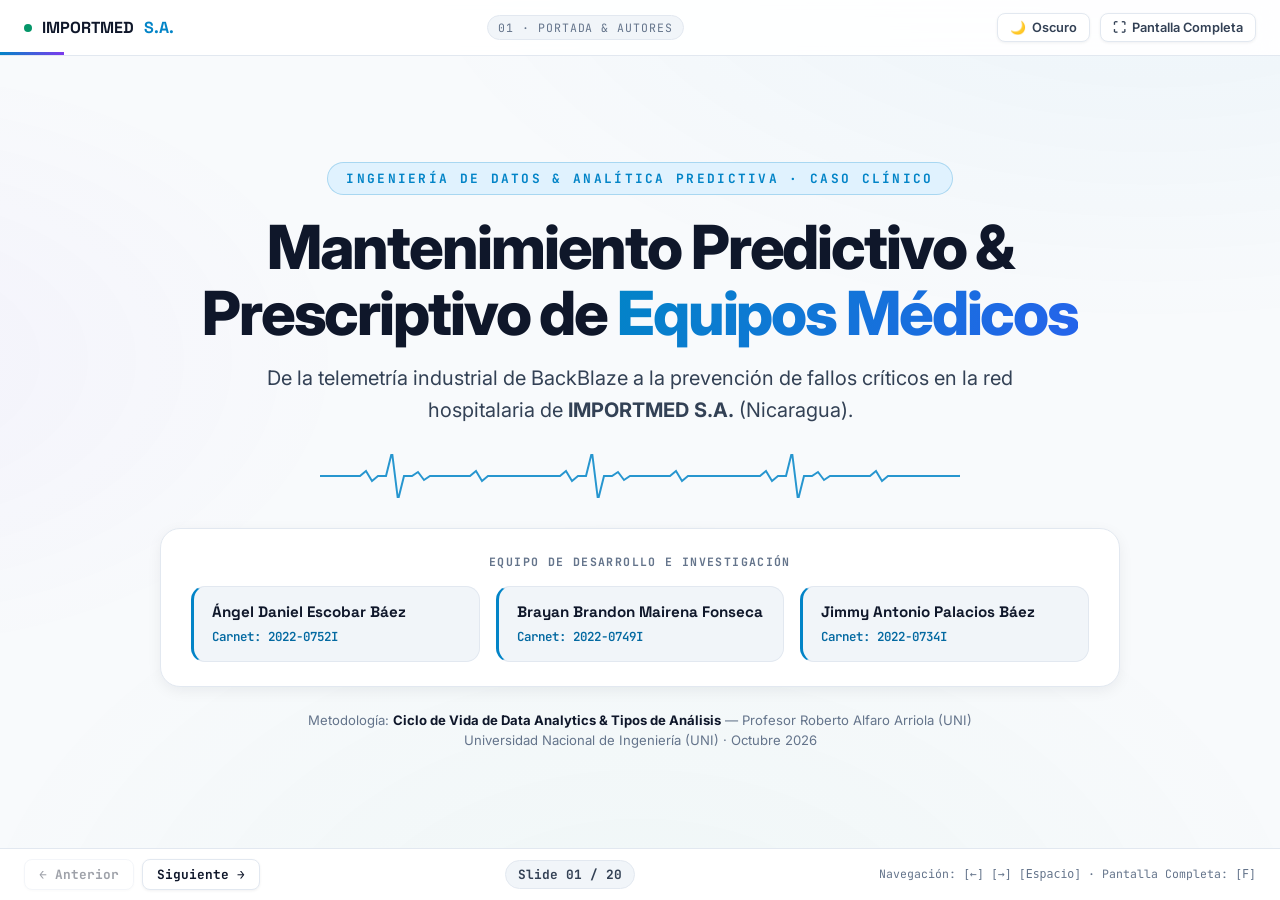
==== index.html @ 567e8685 "second commit" ====
<!DOCTYPE html>
<html lang="es" data-theme="light">
<head>
<meta charset="UTF-8">
<meta name="viewport" content="width=device-width, initial-scale=1.0">
<title>IMPORTMED S.A. · Presentación de Ingeniería de Datos y Mantenimiento Predictivo</title>
<link rel="preconnect" href="https://fonts.googleapis.com">
<link rel="preconnect" href="https://fonts.gstatic.com" crossorigin>
<link href="https://fonts.googleapis.com/css2?family=Inter:wght@300;400;500;600;700&family=JetBrains+Mono:wght@400;500;600;700&family=Space+Grotesk:wght@500;600;700;800&display=swap" rel="stylesheet">
<link rel="stylesheet" href="styles.css">
</head>
<body>

<!-- ================= BARRA SUPERIOR DE CONTROL ================= -->
<header class="deck-header">
  <div class="deck-brand">
    <div class="deck-pulse"></div>
    IMPORTMED <span>S.A.</span>
  </div>
  <div class="deck-topic" id="deckTopic">01 · Portada & Autores</div>
  <div class="deck-actions">
    <button class="deck-btn" id="btnThemeToggle" title="Alternar entre Tema Claro y Oscuro">
      <span id="themeIcon">🌙</span> <span id="themeText">Oscuro</span>
    </button>
    <button class="deck-btn" id="btnFullscreen" title="Alternar Pantalla Completa (F)">
      <span>⛶</span> Pantalla Completa
    </button>
  </div>
  <div class="deck-progress-bar" id="deckProgressBar"></div>
</header>

<!-- ================= VISOR LIGHTBOX PARA AMPLIAR IMÁGENES ================= -->
<div class="lightbox-modal" id="lightboxModal">
  <div class="lightbox-container">
    <div class="lightbox-header">
      <div class="lightbox-title" id="lightboxTitle">Título del Gráfico</div>
      <button class="lightbox-close" id="lightboxClose" title="Cerrar (Esc)">&times;</button>
    </div>
    <div class="lightbox-body">
      <img src="" alt="" class="lightbox-img" id="lightboxImg">
    </div>
    <div class="lightbox-footer" id="lightboxDesc">
      Descripción analítica de la gráfica.
    </div>
  </div>
</div>

<!-- ================= CONTENEDOR DE DIAPOSITIVAS ================= -->
<main class="slides-viewport" id="slidesViewport">

  <!-- ================= SLIDE 01: PORTADA & AUTORES ================= -->
  <section class="slide active" data-topic="01 · Portada & Autores">
    <div class="slide-cover">
      <div class="cover-kicker">INGENIERÍA DE DATOS & ANALÍTICA PREDICTIVA · CASO CLÍNICO</div>
      <h1 class="cover-title">
        Mantenimiento Predictivo & Prescriptivo de <span class="grad-text">Equipos Médicos</span>
      </h1>
      <p class="cover-subtitle">
        De la telemetría industrial de BackBlaze a la prevención de fallos críticos en la red hospitalaria de <strong>IMPORTMED S.A.</strong> (Nicaragua).
      </p>

      <div class="cover-pulse-line"></div>

      <!-- Tarjeta de Autores con Carnets -->
      <div class="authors-box">
        <div class="authors-title">Equipo de Desarrollo e Investigación</div>
        <div class="authors-grid">
          <div class="author-card">
            <div class="author-name">Ángel Daniel Escobar Báez</div>
            <div class="author-carnet">Carnet: 2022-0752I</div>
          </div>
          <div class="author-card">
            <div class="author-name">Brayan Brandon Mairena Fonseca</div>
            <div class="author-carnet">Carnet: 2022-0749I</div>
          </div>
          <div class="author-card">
            <div class="author-name">Jimmy Antonio Palacios Báez</div>
            <div class="author-carnet">Carnet: 2022-0734I</div>
          </div>
        </div>
      </div>

      <div class="academic-meta">
        Metodología: <strong>Ciclo de Vida de Data Analytics & Tipos de Análisis</strong> — Profesor Roberto Alfaro Arriola (UNI)<br>
        Universidad Nacional de Ingeniería (UNI) · Octubre 2026
      </div>
    </div>
  </section>

  <!-- ================= SLIDE 02: MARCO TEÓRICO: 4 NIVELES DE MADUREZ ================= -->
  <section class="slide" data-topic="02 · Marco Teórico: Madurez Analítica">
    <div class="slide-kicker">📐 Fundamento Metodológico</div>
    <h2 class="slide-title">Los 4 Niveles de <span class="grad-text">Madurez Analítica</span></h2>
    <p class="slide-subtitle">
      Siguiendo la doctrina de <strong>Smith</strong>, una solución analítica no se salta etapas. 
      Debe transitar de forma acumulativa del pasado hacia la acción futura recomendada.
    </p>

    <div class="grid-4" style="margin-top: 10px;">
      <div class="card-item border-primary">
        <div class="card-icon">📊</div>
        <h4>1. Descriptivo</h4>
        <p style="font-weight: 600; color: var(--primary);">¿Qué sucedió?</p>
        <p>Síntesis histórica de averías, costos y tiempos de paro (MTTR) en los hospitales.</p>
      </div>

      <div class="card-item border-amber">
        <div class="card-icon">🔍</div>
        <h4>2. Diagnóstico</h4>
        <p style="font-weight: 600; color: var(--amber);">¿Por qué sucedió?</p>
        <p>Análisis de correlación y explicabilidad XAI (SHAP) para hallar las causas electromecánicas raíz.</p>
      </div>

      <div class="card-item border-green">
        <div class="card-icon">🔮</div>
        <h4>3. Predictivo</h4>
        <p style="font-weight: 600; color: var(--green);">¿Qué puede suceder?</p>
        <p>Modelos de clasificación binaria (XGBoost) para estimar probabilidad de avería en 30 días.</p>
      </div>

      <div class="card-item border-red">
        <div class="card-icon">⚡</div>
        <h4>4. Prescriptivo</h4>
        <p style="font-weight: 600; color: var(--red);">¿Qué se debe hacer?</p>
        <p>Consola de triaje, semáforos, órdenes preventivas automáticas y optimización de rutas.</p>
      </div>
    </div>

    <div class="takeaway-card primary" style="margin-top: 24px;">
      <div class="takeaway-header">⚠️ La Regla de Oro Metodológica</div>
      <div class="takeaway-text">
        <strong>Nunca se debe saltar del análisis descriptivo al prescriptivo:</strong> Sin entender por qué ocurren los fallos (diagnóstico) y sin modelar la probabilidad futura (predictivo), cualquier recomendación prescriptiva es estática e ineficiente, como la heurística tradicional de taller.
      </div>
    </div>
  </section>

  <!-- ================= SLIDE 03: GÉNESIS: DE BACKBLAZE A IMPORTMED ================= -->
  <section class="slide" data-topic="03 · Elección del Caso de Estudio">
    <div class="slide-kicker">💡 Génesis y Adaptación</div>
    <h2 class="slide-title">De los Discos Duros de BackBlaze a <span class="grad-text">IMPORTMED S.A.</span></h2>
    <p class="slide-subtitle">
      ¿Por qué este caso? Adaptamos el caso de referencia industrial de <strong>BackBlaze / Datatonic (Google Cloud)</strong> 
      a la electromedicina hospitalaria en Nicaragua. Misma física de degradación, distinto impacto humano.
    </p>

    <div class="table-box">
      <table class="deck-table">
        <thead>
          <tr>
            <th>Dimensión</th>
            <th>Caso de Estudio de Referencia (BackBlaze / Datatonic)</th>
            <th>Implementación en IMPORTMED S.A.</th>
          </tr>
        </thead>
        <tbody>
          <tr>
            <td><strong>Activo Crítico</strong></td>
            <td>Discos Duros HDD Seagate ST4000DM000 (Cloud Storage)</td>
            <td class="highlight">Analizadores Hematológicos, Autoclaves, Centrífugas Clínicas</td>
          </tr>
          <tr>
            <td><strong>Impacto del Fallo</strong></td>
            <td>Pérdida de disponibilidad en racks de servidores</td>
            <td class="highlight">Parada de diagnósticos de urgencia y cirugías hospitalarias</td>
          </tr>
          <tr>
            <td><strong>Telemetría</strong></td>
            <td>Estadísticas S.M.A.R.T. diarias (55 GB en BigQuery)</td>
            <td class="highlight">Órdenes de servicio Django, MTTR, MTBF, historial de repuestos y preventivos</td>
          </tr>
          <tr>
            <td><strong>Heurística Base</strong></td>
            <td>Regla manual estática: si algún SMART 5, 187, 188, 197 > 0</td>
            <td class="highlight">"Revisar cada 6 meses calendario o esperar que el cliente llame"</td>
          </tr>
          <tr>
            <td><strong>Lección de Desbalance</strong></td>
            <td>Submuestreo ingenuo 50-50 provocó falsas alarmas masivas</td>
            <td class="highlight">Ponderación asimétrica en función objetivo (<code>scale_pos_weight = 17.04</code>)</td>
          </tr>
          <tr>
            <td><strong>Horizonte Elegido</strong></td>
            <td>Horizontes explorados: 1, 2, 7 y 30 días</td>
            <td class="highlight"><strong>N = 30 días principal:</strong> tiempo para comprar y reservar en Kardex</td>
          </tr>
        </tbody>
      </table>
    </div>
  </section>

  <!-- ================= SLIDE 04: EL PROBLEMA & LA MATRIZ DE COSTOS ================= -->
  <section class="slide" data-topic="04 · El Problema & Matriz de Costos">
    <div class="slide-kicker">🚨 Realidad de Operación</div>
    <h2 class="slide-title">El Costo de un Colapso: <span class="grad-red">Falso Negativo vs Falso Positivo</span></h2>
    <p class="slide-subtitle">
      En el taller predominaba el esquema <strong>Run-to-Failure (reactivo)</strong>. 
      La optimización no busca precisión ciega, sino minimizar el costo clínico y financiero del fallo no previsto.
    </p>

    <div class="cost-boxes">
      <div class="cost-card fn">
        <div style="font-family: var(--font-mono); font-size: 0.72rem; font-weight: 700; color: var(--red); text-transform: uppercase;">
          Falso Negativo (Falla No Detectada)
        </div>
        <div class="cost-amount">$500 <span style="font-size: 0.45em; color: var(--text-muted);">USD</span></div>
        <p style="font-size: 0.86rem; color: var(--text-secondary);">
          Colapso intempestivo en sala hospitalaria: suspensión de cirugías, fletes de emergencia, rotura en cascada de piezas y penalización por servicio.
        </p>
      </div>

      <div class="cost-divider">VS</div>

      <div class="cost-card fp">
        <div style="font-family: var(--font-mono); font-size: 0.72rem; font-weight: 700; color: var(--amber); text-transform: uppercase;">
          Falso Positivo (Falsa Alarma)
        </div>
        <div class="cost-amount">$40 <span style="font-size: 0.45em; color: var(--text-muted);">USD</span></div>
        <p style="font-size: 0.86rem; color: var(--text-secondary);">
          Inspección preventiva innecesaria: 2 horas de técnico biomédico para revisión de tolerancias y limpieza óptica preventiva.
        </p>
      </div>
    </div>

    <div class="takeaway-card primary">
      <div class="takeaway-header">⚖️ Asimetría de Penalización (12.5 : 1)</div>
      <div class="takeaway-text">
        Una avería no detectada cuesta <strong>12.5 veces más</strong> que una inspección preventiva de más. 
        Por ello, el modelo se entrena para maximizar el <strong>Recall (Sensibilidad)</strong> y el <strong>F₂-Score</strong>.
      </div>
    </div>
  </section>

  <!-- ================= SLIDE 05: CICLO DE VIDA (6 FASES) ================= -->
  <section class="slide" data-topic="05 · Las 6 Fases de Data Analytics">
    <div class="slide-kicker">🔄 Proceso Riguroso</div>
    <h2 class="slide-title">Las 6 Fases del Ciclo de Vida <span class="grad-text">de Data Analytics</span></h2>
    <p class="slide-subtitle">
      Estructura de ejecución de extremo a extremo, asegurando trazabilidad y cero atajos metodológicos.
    </p>

    <div class="grid-3" style="margin-top: 10px;">
      <div class="card-item">
        <div style="font-family: var(--font-mono); font-size: 0.7rem; color: var(--primary); font-weight: 700;">FASE 1</div>
        <h4>Descubrimiento</h4>
        <p>Definición de metas, línea base empírica, matriz de costos ($500 vs $40) y horizonte N = 30 días.</p>
      </div>

      <div class="card-item">
        <div style="font-family: var(--font-mono); font-size: 0.7rem; color: var(--primary); font-weight: 700;">FASE 2</div>
        <h4>Preparación de Datos</h4>
        <p>Poblado relacional en SQLite, auditoría de integridad estricta y Feature Store longitudinal con ventanas móviles.</p>
      </div>

      <div class="card-item">
        <div style="font-family: var(--font-mono); font-size: 0.7rem; color: var(--primary); font-weight: 700;">FASE 3</div>
        <h4>Planificación</h4>
        <p>Formulación de clasificación binaria y partición temporal Out-of-Time para erradicar el Data Leakage.</p>
      </div>

      <div class="card-item">
        <div style="font-family: var(--font-mono); font-size: 0.7rem; color: var(--primary); font-weight: 700;">FASE 4</div>
        <h4>Construcción</h4>
        <p>Torneo de algoritmos, calibración de hiperparámetros con XGBoost y auditoría de interpretabilidad SHAP.</p>
      </div>

      <div class="card-item">
        <div style="font-family: var(--font-mono); font-size: 0.7rem; color: var(--primary); font-weight: 700;">FASE 5</div>
        <h4>Comunicación</h4>
        <p>Visualizaciones analíticas de soporte, curvas de trade-off y narrativa adaptada a médicos y directores.</p>
      </div>

      <div class="card-item">
        <div style="font-family: var(--font-mono); font-size: 0.7rem; color: var(--primary); font-weight: 700;">FASE 6</div>
        <h4>Operacionalización</h4>
        <p>Modelo dimensional en estrella para Power BI Desktop y consola prescriptiva de órdenes de taller.</p>
      </div>
    </div>
  </section>

  <!-- ================= SLIDE 06: DATA ENGINEERING & POBLADO ================= -->
  <section class="slide" data-topic="06 · Data Engineering & Auditoría">
    <div class="slide-kicker">🛠️ Ingeniería de Datos</div>
    <h2 class="slide-title">De 2 Equipos a <span class="grad-text">9,400 Registros Coherentes</span></h2>
    <p class="slide-subtitle">
      La base original en <code>db.sqlite3</code> contenía 2 registros. Se desarrolló <code>poblar_datos_importmed.py</code> 
      con lógica física electromecánica (Curva de la Bañera) para simular 3.5 años de historial hospitalario.
    </p>

    <div class="grid-3">
      <div class="card-item border-primary">
        <div class="card-icon">🏥</div>
        <h4>Parque Biomédico Realista</h4>
        <p>229 equipos biomédicos en 17 centros hospitalarios (Managua, León, Matagalpa...) en marcas líderes (Mindray, Rayto, Sysmex, Roche...).</p>
      </div>

      <div class="card-item border-amber">
        <div class="card-icon">⚡</div>
        <h4>Ley de Omisión de Preventivos</h4>
        <p>Si un equipo supera los <strong>180 días sin preventivo</strong>, su riesgo instantáneo de avería se multiplica por <strong>3.2</strong>, emulando la fatiga de empaques y motores.</p>
      </div>

      <div class="card-item border-green">
        <div class="card-icon">✅</div>
        <h4>Auditoría de Integridad: 0 Errores</h4>
        <p><code>verificar_integridad.py</code> certificó cero órdenes huérfanas y estricta causalidad temporal (cero fechas de entrega anteriores a la orden).</p>
      </div>
    </div>

    <div class="takeaway-card green" style="margin-top: 20px;">
      <div class="takeaway-header">📋 Resultados Cuantitativos del Poblado</div>
      <div class="takeaway-text">
        <strong>9,400 registros relacionales generados:</strong> 987 órdenes de recepción (566 averías y 426 preventivos), 979 diagnósticos, 981 entregas, 977 servicios liquidados, 892 consumos de repuestos y 2,293 mantenimientos programados.
      </div>
    </div>
  </section>

  <!-- ================= SLIDE 07: FEATURE ENGINEERING & ANTI-LEAKAGE ================= -->
  <section class="slide" data-topic="07 · Feature Store & Anti-Leakage">
    <div class="slide-kicker">⚙️ Pipeline Analítico</div>
    <h2 class="slide-title">Feature Store Longitudinal & <span class="grad-text">Partición Anti-Leakage</span></h2>
    <p class="slide-subtitle">
      Construcción de una tabla analítica plana mediante fotografías mensuales periódicas (snapshots).
    </p>

    <div class="grid-2">
      <div class="card-item">
        <h4>Diseño del Feature Store (30 Columnas)</h4>
        <ul class="bullet-points" style="margin-top: 12px;">
          <li class="bullet-item"><span class="bullet-icon">▸</span> <strong>Dimensiones:</strong> Serial, marca, modelo, hospital, departamento y antigüedad.</li>
          <li class="bullet-item"><span class="bullet-icon">▸</span> <strong>Ventanas Móviles:</strong> Averías en últimos 30 y 90 días, días desde última falla, MTBF acumulado.</li>
          <li class="bullet-item"><span class="bullet-icon">▸</span> <strong>Confiabilidad:</strong> Días desde último preventivo, preventivos omitidos, tasa de cumplimiento.</li>
          <li class="bullet-item"><span class="bullet-icon">▸</span> <strong>Financiero:</strong> Costo acumulado mano de obra, costo en repuestos y piezas gastadas.</li>
          <li class="bullet-item"><span class="bullet-icon">▸</span> <strong>Target Binario:</strong> <code>falla_proximos_30d</code> (1 si ocurre avería correctiva, 0 si no).</li>
        </ul>
      </div>

      <div class="card-item">
        <h4>Partición Temporal Out-of-Time</h4>
        <p style="font-size: 0.86rem; color: var(--text-secondary); margin-bottom: 14px;">
          Nunca se usó división aleatoria estándar para evitar contaminar el pasado con datos del futuro (Data Leakage). Se aplicó un corte absoluto en el <strong>1 de junio de 2025</strong>:
        </p>
        <div style="background: var(--bg-subtle); padding: 14px; border-radius: var(--radius-sm); border: 1px solid var(--border); font-family: var(--font-mono); font-size: 0.8rem;">
          <div>🔹 <strong>Entrenamiento:</strong> May 2023 – May 2025 (5,954 obs · 330 fallos · 5.54%)</div>
          <div style="margin-top: 8px;">🔹 <strong>Evaluación / Test:</strong> Jun 2025 – Sep 2026 (3,435 obs · 196 fallos · 5.71%)</div>
        </div>
        <p style="font-size: 0.8rem; color: var(--green); margin-top: 10px; font-weight: 600;">
          ✓ Estabilidad perfecta de la tasa natural de fallos (~5.6%).
        </p>
      </div>
    </div>
  </section>

  <!-- ================= SLIDE 08: TORNEO DE ALGORITMOS & DESBALANCE ================= -->
  <section class="slide" data-topic="08 · Torneo de Algoritmos">
    <div class="slide-kicker">👑 Machine Learning</div>
    <h2 class="slide-title">Torneo de Algoritmos & <span class="grad-green">XGBoost Campeón</span></h2>
    <p class="slide-subtitle">
      Con solo un 5.54% de fallos, un árbol ordinario predeciría siempre "equipo sano". 
      En lugar del submuestreo de BackBlaze que disparó falsas alarmas, se aplicó ponderación con <code>scale_pos_weight = 17.04</code>.
    </p>

    <div class="table-box">
      <table class="deck-table">
        <thead>
          <tr>
            <th>Algoritmo / Enfoque</th>
            <th>Familia</th>
            <th>Recall (%)</th>
            <th>Precision (%)</th>
            <th>F₂-Score</th>
            <th>Fallos Detectados (TP)</th>
            <th>Fallos Omitidos (FN)</th>
          </tr>
        </thead>
        <tbody>
          <tr>
            <td><strong>Heurística de Taller</strong></td>
            <td>Regla manual de 6 meses</td>
            <td>12.76%</td>
            <td>4.42%</td>
            <td>0.0927</td>
            <td>25 / 196</td>
            <td style="color: var(--red); font-weight: 600;">171 colapsos no vistos</td>
          </tr>
          <tr>
            <td><strong>Regresión Logística</strong></td>
            <td>Lineal / Paramétrico</td>
            <td>45.41%</td>
            <td>7.17%</td>
            <td>0.2196</td>
            <td>89 / 196</td>
            <td>107</td>
          </tr>
          <tr>
            <td><strong>Random Forest</strong></td>
            <td>Ensamble Bagging</td>
            <td>1.53%</td>
            <td>5.17%</td>
            <td>0.0178</td>
            <td>3 / 196</td>
            <td style="color: var(--red); font-weight: 600;">193 (ultra conservador)</td>
          </tr>
          <tr style="background: var(--green-light);">
            <td><strong>XGBoost Calibrado</strong></td>
            <td>Gradient Boosting (Final)</td>
            <td style="color: var(--green); font-weight: 800;">52.55%</td>
            <td>5.98%</td>
            <td style="font-weight: 800;">0.2056</td>
            <td style="color: var(--green); font-weight: 800;">103 / 196</td>
            <td><strong>93 (Mínimo de FN)</strong></td>
          </tr>
        </tbody>
      </table>
    </div>

    <div class="takeaway-card green" style="margin-top: 18px;">
      <div class="takeaway-header">🏆 Veredicto de Negocio: +78 Vidas de Equipos Rescatadas</div>
      <div class="takeaway-text">
        XGBoost rescata <strong>103 fallos frente a 25</strong> de la heurística. Son <strong>78 paradas críticas adicionales</strong> que no ocurrieron en hospitales gracias a la intervención preventiva previa.
      </div>
    </div>
  </section>

  <!-- ================= SLIDE 09: GRÁFICA 01: CURVAS ROC Y PR ================= -->
  <section class="slide" data-topic="09 · Curvas ROC & Precision-Recall">
    <div class="slide-kicker">📊 Gráfica 01 · Evaluación Comparativa</div>
    <h2 class="slide-title">Curvas ROC y <span class="grad-text">Precision-Recall</span></h2>
    <p class="slide-subtitle">
      Evaluación sobre el conjunto de test independiente (3,435 observaciones y 196 fallos físicos reales).
    </p>

    <div class="layout-split">
      <div class="big-image-frame" onclick="openLightbox('graficas/01_curvas_roc_pr_comparativas.png', 'Gráfica 01: Curvas ROC y Precision-Recall Comparativas', 'Curvas ROC (izquierda) y Precision-Recall (derecha). En problemas con 94% de datos normales, la curva PR confirma la superioridad de XGBoost por encima de la línea base aleatoria (5.71%) en la zona de alto Recall.')">
        <img src="graficas/01_curvas_roc_pr_comparativas.png" alt="Curvas ROC y PR" class="big-image">
        <div class="image-zoom-tag">🔍 Clic para ampliar</div>
      </div>

      <div class="analysis-panel">
        <div class="takeaway-card primary">
          <div class="takeaway-header">💡 El Engaño del ROC-AUC</div>
          <div class="takeaway-text">
            Con un 94% de observaciones sanas, el denominador del FPR ($FP / (FP+TN)$) es gigantesco (3,239 sanos). Cientos de falsas alarmas apenas mueven el eje X de la curva ROC.
          </div>
        </div>

        <div class="takeaway-card green">
          <div class="takeaway-header">🎯 La Curva PR es la Métrica Reina</div>
          <div class="takeaway-text">
            La curva Precision-Recall evalúa exclusivamente la clase minoritaria de interés. La línea discontinua marca el azar (5.71%). XGBoost sostiene el mayor rendimiento en el tramo de alto Recall (> 50%).
          </div>
        </div>
      </div>
    </div>
  </section>

  <!-- ================= SLIDE 10: GRÁFICA 02: MATRICES DE CONFUSIÓN ================= -->
  <section class="slide" data-topic="10 · Matrices de Confusión">
    <div class="slide-kicker">📊 Gráfica 02 · Matrices de Confusión</div>
    <h2 class="slide-title">Matrices de Confusión de los <span class="grad-text">4 Modelos</span></h2>
    <p class="slide-subtitle">
      Desglose visual de los cuatro cuadrantes operativos: Verdaderos Positivos, Falsos Negativos, Falsos Positivos y Verdaderos Negativos.
    </p>

    <div class="layout-split">
      <div class="big-image-frame" onclick="openLightbox('graficas/02_matrices_confusion_comparativas.png', 'Gráfica 02: Matrices de Confusión Comparativas (Test n = 3,435)', 'Matrices para Heurística (25 TP, 171 FN), Regresión Logística (89 TP, 107 FN), Random Forest (3 TP, 193 FN) y XGBoost (103 TP, 93 FN).')">
        <img src="graficas/02_matrices_confusion_comparativas.png" alt="Matrices de confusión" class="big-image">
        <div class="image-zoom-tag">🔍 Clic para ampliar</div>
      </div>

      <div class="analysis-panel">
        <div class="takeaway-card red">
          <div class="takeaway-header">🚨 El Peligro de Random Forest</div>
          <div class="takeaway-text">
            Random Forest apenas emite 58 alertas en total, dejando escapar <strong>193 de 196 fallos</strong>. Resulta inútil para la seguridad hospitalaria.
          </div>
        </div>

        <div class="takeaway-card green">
          <div class="takeaway-header">🛡️ XGBoost Protege Urgencias</div>
          <div class="takeaway-text">
            XGBoost captura <strong>103 fallos reales</strong> con 1,618 inspecciones preventivas controladas ($40 USD c/u), evitando los catastróficos colapsos de $500 USD.
          </div>
        </div>
      </div>
    </div>
  </section>

  <!-- ================= SLIDE 11: GRÁFICA 03: TRADEOFF DE UMBRAL ================= -->
  <section class="slide" data-topic="11 · Calibración Financiera de Umbral">
    <div class="slide-kicker">📊 Gráfica 03 · Optimización Financiera</div>
    <h2 class="slide-title">Calibración del Umbral: <span class="grad-text">τ = 0.22</span></h2>
    <p class="slide-subtitle">
      El umbral estándar 0.50 no es aplicable ante costos asimétricos. Minimizamos el costo financiero y maximizamos el F2-Score.
    </p>

    <div class="layout-split">
      <div class="big-image-frame" onclick="openLightbox('graficas/03_tradeoff_umbral_decision.png', 'Gráfica 03: Trade-off de Umbral de Decisión vs Métricas y Costo', 'A la izquierda la evolución de Precision, Recall y F2-Score. A la derecha, la curva de Costo Financiero Total (FN x $500 + FP x $40), validando que tau = 0.22 maximiza el F2.')">
        <img src="graficas/03_tradeoff_umbral_decision.png" alt="Trade-off de umbral" class="big-image">
        <div class="image-zoom-tag">🔍 Clic para ampliar</div>
      </div>

      <div class="analysis-panel">
        <div class="takeaway-card primary">
          <div class="takeaway-header">📈 Trade-off Métrico</div>
          <div class="takeaway-text">
            Al descender el umbral de 0.60 a 0.22, el Recall salta de un 7% hasta alcanzar un <strong>52.6%</strong>, manteniendo la precisión en el 6%.
          </div>
        </div>

        <div class="takeaway-card green">
          <div class="takeaway-header">💰 Punto Óptimo Calibrado</div>
          <div class="takeaway-text">
            Con $\tau = 0.22$, el <strong>F₂-Score alcanza su cúspide</strong> (0.2056). La curva de costo operativo demuestra que una inspección preventiva de $40 USD previene un siniestro mayor de $500 USD.
          </div>
        </div>
      </div>
    </div>
  </section>

  <!-- ================= SLIDE 12: GRÁFICA 04: DISTRIBUCIÓN DE PROBABILIDAD ================= -->
  <section class="slide" data-topic="12 · Semáforo de Riesgo Clínico">
    <div class="slide-kicker">📊 Gráfica 04 · Triaje Probabilístico</div>
    <h2 class="slide-title">Distribución de Probabilidad y <span class="grad-text">Semáforo Clínico</span></h2>
    <p class="slide-subtitle">
      Densidad KDE que separa a los activos sanos de los que colapsarán en 30 días, fundamentando los cortes del semáforo.
    </p>

    <div class="layout-split">
      <div class="big-image-frame" onclick="openLightbox('graficas/04_distribucion_probabilidad_semaforo.png', 'Gráfica 04: Distribución de Probabilidades y Calibración del Semáforo', 'Densidades KDE separando sanos (y=0, verde) de fallos a 30 días (y=1, rojo) con delimitación de zonas del semáforo: Verde (< 20%), Amarillo (20% - 35%) y Rojo (>= 35%).')">
        <img src="graficas/04_distribucion_probabilidad_semaforo.png" alt="Distribución KDE semáforo" class="big-image">
        <div class="image-zoom-tag">🔍 Clic para ampliar</div>
      </div>

      <div class="analysis-panel">
        <div class="takeaway-card red">
          <div class="takeaway-header">🔴 Riesgo Alto (P ≥ 35%)</div>
          <div class="takeaway-text">
            <strong>Intervención Inmediata:</strong> Emisión automática de orden preventiva urgente, notificación al técnico y reserva de repuestos en Kardex.
          </div>
        </div>

        <div class="takeaway-card primary" style="border-left-color: var(--amber); background: linear-gradient(135deg, var(--amber-light) 0%, var(--surface) 60%);">
          <div class="takeaway-header" style="color: var(--amber);">🟡 Riesgo Medio (20% ≤ P < 35%)</div>
          <div class="takeaway-text">
            <strong>Monitoreo Activo:</strong> Inclusión del equipo en la próxima ruta semanal para calibración óptica y tolerancias mecánicas.
          </div>
        </div>

        <div class="takeaway-card green">
          <div class="takeaway-header">🟢 Riesgo Bajo (P < 20%)</div>
          <div class="takeaway-text">
            <strong>Operación Segura:</strong> Mantener calendario ordinario; activo en condiciones nominales de salud.
          </div>
        </div>
      </div>
    </div>
  </section>

  <!-- ================= SLIDE 13: GRÁFICA 05: IMPORTANCIA GLOBAL SHAP ================= -->
  <section class="slide" data-topic="13 · Explicabilidad Global SHAP">
    <div class="slide-kicker">📊 Gráfica 05 · XAI (Inteligencia Artificial Transparente)</div>
    <h2 class="slide-title">Ranking Global de Variables: <span class="grad-text">|SHAP| Medio</span></h2>
    <p class="slide-subtitle">
      ¿Qué hace que un equipo médico falle en Nicaragua? SHAP audita las contribuciones matemáticas del modelo.
    </p>

    <div class="layout-split">
      <div class="big-image-frame" onclick="openLightbox('graficas/05_shap_importancia_barras.png', 'Gráfica 05: Importancia Global de Variables (|SHAP| medio)', 'Ranking de variables: tipo_hospital_publico (0.384), dias_desde_ultimo_correctivo (0.200), costo_acumulado_mano_obra (0.194) y dias_desde_ultimo_preventivo (0.188).')">
        <img src="graficas/05_shap_importancia_barras.png" alt="SHAP importancia de barras" class="big-image">
        <div class="image-zoom-tag">🔍 Clic para ampliar</div>
      </div>

      <div class="analysis-panel">
        <div class="takeaway-card primary">
          <div class="takeaway-header">🏥 1. Hospital Público MINSA (0.384)</div>
          <div class="takeaway-text">
            El entorno hospitalario público somete a los equipos a jornadas ininterrumpidas de muestras de sangre, triplicando el desgaste de bombas y sellos.
          </div>
        </div>

        <div class="takeaway-card green">
          <div class="takeaway-header">⏱️ 2. Días sin Correctivo Reciente (0.200)</div>
          <div class="takeaway-text">
            Refleja la inestabilidad técnica: equipos que sufrieron fallas mecánicas recientes tienen altísima probabilidad de reincidencia por desajuste estructural.
          </div>
        </div>

        <div class="takeaway-card red">
          <div class="takeaway-header">📅 3. Días sin Mantenimiento Preventivo (0.188)</div>
          <div class="takeaway-text">
            El envejecimiento de lubricantes y filtros genera resistencia térmica y sobrecalentamiento de motores paso a paso.
          </div>
        </div>
      </div>
    </div>
  </section>

  <!-- ================= SLIDE 14: GRÁFICA 08: SHAP BEESWARM SUMMARY ================= -->
  <section class="slide" data-topic="14 · Dispersión de Impacto Beeswarm">
    <div class="slide-kicker">📊 Gráfica 08 · Dirección del Deterioro</div>
    <h2 class="slide-title">SHAP Beeswarm Plot: <span class="grad-text">Dispersión de Impacto</span></h2>
    <p class="slide-subtitle">
      Cada punto representa un snapshot de un equipo médico. Puntos rojos indican valores altos de la variable; puntos azules, valores bajos.
    </p>

    <div class="layout-split">
      <div class="big-image-frame" onclick="openLightbox('graficas/shap_summary_plot.png', 'Gráfica 08: SHAP Beeswarm Summary Plot', 'Puntos rojos a la derecha en dias_desde_ultimo_preventivo demuestran que valores altos incrementan la probabilidad de colapso (+SHAP). Puntos azules a la izquierda indican efecto protector.')">
        <img src="graficas/shap_summary_plot.png" alt="SHAP Beeswarm Summary" class="big-image">
        <div class="image-zoom-tag">🔍 Clic para ampliar</div>
      </div>

      <div class="analysis-panel">
        <div class="takeaway-card primary">
          <div class="takeaway-header">🔴 Puntos Rojos a la Derecha (+SHAP)</div>
          <div class="takeaway-text">
            Valores altos de retraso en preventivos y costos acumulados empujan las predicciones hacia la derecha (mayor probabilidad de falla inminente).
          </div>
        </div>

        <div class="takeaway-card green">
          <div class="takeaway-header">🔵 Puntos Azules a la Izquierda (-SHAP)</div>
          <div class="takeaway-text">
            Equipos con mantenimiento al día y alto MTBF se concentran en el hemisferio negativo, confirmando el efecto protector de la adherencia al calendario técnico.
          </div>
        </div>
      </div>
    </div>
  </section>

  <!-- ================= SLIDE 15: GRÁFICA 06: EL EFECTO UMBRAL A LOS 180 DÍAS ================= -->
  <section class="slide" data-topic="15 · El Hallazgo de los 180 Días">
    <div class="slide-kicker">📊 Gráfica 06 · Hallazgo Crucial de Ingeniería</div>
    <h2 class="slide-title">El Efecto Umbral a los <span class="grad-red">180 Días sin Preventivo</span></h2>
    <p class="slide-subtitle">
      Análisis de dependencia no lineal: validación empírica de la regla semestral de los fabricantes biomédicos.
    </p>

    <div class="layout-split">
      <div class="big-image-frame" onclick="openLightbox('graficas/06_shap_dependencia_preventivo.png', 'Gráfica 06: Efecto Umbral a los 180 Días (SHAP Dependence Plot)', 'Inflexión crítica a los 180 días. Por debajo de 180 días los valores SHAP son negativos (protección). Al cruzar el día 180, los puntos saltan a valores positivos. La dispersión roja (hospital público) alcanza los valores de riesgo más elevados.')">
        <img src="graficas/06_shap_dependencia_preventivo.png" alt="SHAP dependencia 180 días" class="big-image">
        <div class="image-zoom-tag">🔍 Clic para ampliar</div>
      </div>

      <div class="analysis-panel">
        <div class="takeaway-card green">
          <div class="takeaway-header">🛡️ Zona Segura (< 180 Días)</div>
          <div class="takeaway-text">
            Los valores SHAP se sitúan por debajo de cero (zona negativa), ejerciendo un <strong>efecto protector</strong> constante sobre el analizador.
          </div>
        </div>

        <div class="takeaway-card red">
          <div class="takeaway-header">⚡ La Inflexión en el Día 180</div>
          <div class="takeaway-text">
            Al cruzar los 6 meses de abandono preventivo, los valores SHAP se disparan hacia valores fuertemente positivos.
          </div>
        </div>

        <div class="takeaway-card primary">
          <div class="takeaway-header">🔴 Interacción con Hospital Público</div>
          <div class="takeaway-text">
            Los puntos rojos (hospitales públicos) alcanzan valores SHAP superiores a +0.40: omitir el servicio en el MINSA es dos veces más destructivo que en una clínica privada.
          </div>
        </div>
      </div>
    </div>
  </section>

  <!-- ================= SLIDE 16: GRÁFICA 07: CASOS CLÍNICOS REALES ================= -->
  <section class="slide" data-topic="16 · Casos Clínicos Locales">
    <div class="slide-kicker">📊 Gráfica 07 · Transparencia Clínica</div>
    <h2 class="slide-title">Explicación Local SHAP: <span class="grad-text">Caso Clínico A vs Caso B</span></h2>
    <p class="slide-subtitle">
      Para cada máquina, el sistema entrega la justificación individual exacta de por qué está en alerta o en calma.
    </p>

    <div class="layout-split">
      <div class="big-image-frame" onclick="openLightbox('graficas/07_explicacion_local_casos_clinicos.png', 'Gráfica 07: Explicación Local SHAP (Caso Clínico A vs Caso Clínico B)', 'Caso A (Mindray BC-5000 en Hospital Público, P=67.8%, Alerta Roja) impulsado por 210 días sin servicio y hospital público MINSA; Caso B (Centrífuga Rayto en Laboratorio Privado, P=3.2%, Semáforo Verde) protegido por mantenimiento al día.')">
        <img src="graficas/07_explicacion_local_casos_clinicos.png" alt="Casos clínicos locales SHAP" class="big-image">
        <div class="image-zoom-tag">🔍 Clic para ampliar</div>
      </div>

      <div class="analysis-panel">
        <div class="takeaway-card red">
          <div class="takeaway-header">🚨 Caso A: Alerta Roja (P = 67.8%)</div>
          <div class="takeaway-text">
            <strong>Mindray BC-5000 (Hospital Manolo Morales):</strong><br>
            • Hospital Público MINSA: <span style="color: var(--red); font-weight: 700;">+35%</span><br>
            • 210 días sin preventivo: <span style="color: var(--red); font-weight: 700;">+28%</span><br>
            • 2 averías recientes en 90 días: <span style="color: var(--red); font-weight: 700;">+12%</span><br>
            👉 <em>Acción: Orden inmediata y reserva de válvula solenoide.</em>
          </div>
        </div>

        <div class="takeaway-card green">
          <div class="takeaway-header">✅ Caso B: Semáforo Verde (P = 3.2%)</div>
          <div class="takeaway-text">
            <strong>Centrífuga Rayto LC-04R (Lab Privado León):</strong><br>
            • Laboratorio privado: <span style="color: var(--green); font-weight: 700;">-15%</span><br>
            • Solo 45 días desde preventivo: <span style="color: var(--green); font-weight: 700;">-12%</span><br>
            • 380 días de estabilidad sin fallos: <span style="color: var(--green); font-weight: 700;">-10%</span><br>
            👉 <em>Acción: Mantener operación normal.</em>
          </div>
        </div>
      </div>
    </div>
  </section>

  <!-- ================= SLIDE 17: POWER BI PÁGINA 1: TORRE DE CONTROL ================= -->
  <section class="slide" data-topic="17 · Power BI: Torre de Control">
    <div class="slide-kicker">📊 Power BI Desktop · Dashboard Ejecutivo</div>
    <h2 class="slide-title">Página 1: Torre de Control & <span class="grad-text">Semáforo Hospitalario</span></h2>
    <p class="slide-subtitle">
      Visión macroeconómica y espacial de los 229 activos. La corrección DAX mediante <code>ALL(Fact_EvaluacionRiesgo)</code> desbloqueó el estado real del parque.
    </p>

    <div class="layout-split">
      <div class="big-image-frame" onclick="openLightbox('powerbigraficas/pagina1.png', 'Power BI · Página 1: Torre de Control Ejecutiva y Semáforo Hospitalario', 'Consolida KPIs de flota, mapa geográfico de distribución hospitalaria en Nicaragua, semáforo de activos críticos interactivo y el ratio de costos correctivo vs preventivo.')">
        <img src="powerbigraficas/pagina1.png" alt="Power BI Página 1" class="big-image">
        <div class="image-zoom-tag">🔍 Clic para ampliar</div>
      </div>

      <div class="analysis-panel">
        <div class="takeaway-card red">
          <div class="takeaway-header">🚨 Asimetría Financiera: 92.4% en Correctivo</div>
          <div class="takeaway-text">
            De <strong>$229,310 USD</strong> gastados históricamente, <strong>$214,000 USD</strong> correspondieron a emergencias y solo el 7.6% a preventivo. En Hematología, el gasto correctivo ($120k) supera al preventivo ($8k) en una <strong>relación de 15 a 1</strong>.
          </div>
        </div>

        <div class="takeaway-card primary">
          <div class="takeaway-header">📍 Distribución Territorial y Ciclo Vicioso</div>
          <div class="takeaway-text">
            <strong>Managua</strong> concentra 77 equipos y $4,800 USD en ahorro potencial, seguida por Chinandega (28), León (27) y Matagalpa (25). Valles de prevención (2-3 servicios/mes) anteceden picos de hasta <strong>23 averías mensuales</strong>.
          </div>
        </div>

        <div class="takeaway-card green">
          <div class="takeaway-header">✅ Desbloqueo DAX del Último Corte Real</div>
          <div class="kpi-chip-group">
            <span class="kpi-chip">Riesgo Alto: <strong>41 equipos (17.9%)</strong></span>
            <span class="kpi-chip">Alertas Activas: <strong>96</strong></span>
            <span class="kpi-chip">Ahorro Directo: <strong>$15,090 USD</strong></span>
            <span class="kpi-chip">Prob. Media: <strong>24.0% (82.9 d)</strong></span>
          </div>
        </div>
      </div>
    </div>
  </section>

  <!-- ================= SLIDE 18: POWER BI PÁGINA 2: DIAGNÓSTICO SHAP ================= -->
  <section class="slide" data-topic="18 · Power BI: Diagnóstico Causal">
    <div class="slide-kicker">📊 Power BI Desktop · Ficha Técnica & Forense</div>
    <h2 class="slide-title">Página 2: Diagnóstico Causal & <span class="grad-text">Degradación SHAP</span></h2>
    <p class="slide-subtitle">
      Drill-through por número de serie. El análisis revela que la falla crítica no ocurre a los 180 días, sino <strong>entre los días 70 y 125</strong>.
    </p>

    <div class="layout-split">
      <div class="big-image-frame" onclick="openLightbox('powerbigraficas/pagina2.png', 'Power BI · Página 2: Diagnóstico Causal y Degradación SHAP', 'Ficha individual del activo seleccionado, factores SHAP explicativos de riesgo, gráfico de dispersión de costo vs días sin preventivo con la ventana crítica entre los días 70 y 125 e historial completo.')">
        <img src="powerbigraficas/pagina2.png" alt="Power BI Página 2" class="big-image">
        <div class="image-zoom-tag">🔍 Clic para ampliar</div>
      </div>

      <div class="analysis-panel">
        <div class="takeaway-card red">
          <div class="takeaway-header">⚡ Ventana Crítica: Días 70 a 125 (¡No a los 180d!)</div>
          <div class="takeaway-text">
            El domo de mayor acumulación de costos (<strong>$2,500 a $4,800 USD</strong>) estalla entre los días 70 y 125 posteriores al último preventivo, muy por debajo de la norma semestral recomendada por los fabricantes.
          </div>
        </div>

        <div class="takeaway-card primary">
          <div class="takeaway-header">🔬 Inestabilidad Post-Reparación (~220 casos)</div>
          <div class="takeaway-text">
            Primera anomalía crítica detectada por SHAP tras el desgaste normal: fallas secundarias o descalibraciones ópticas originadas por intervenciones de taller sin prueba de estrés.
          </div>
        </div>

        <!-- Tabla Forense MTTR -->
        <div class="table-box">
          <table class="deck-table compact">
            <thead>
              <tr>
                <th>Componente Crítico</th>
                <th>Costo Unit.</th>
                <th>Parada (MTTR)</th>
                <th>Impacto Hospitalario</th>
              </tr>
            </thead>
            <tbody>
              <tr>
                <td><strong>Lámpara Halógena</strong></td>
                <td>$143 USD</td>
                <td>72 - 96 horas</td>
                <td>Suspensión fotometría</td>
              </tr>
              <tr>
                <td><strong>Empaque Silicona</strong></td>
                <td>$130 USD</td>
                <td>48 - 72 horas</td>
                <td>Pérdida estanqueidad autoclave</td>
              </tr>
              <tr>
                <td><strong>Jeringa Dosificadora</strong></td>
                <td>$202 USD</td>
                <td>72 - 96 horas</td>
                <td>Error aspiración hematología</td>
              </tr>
            </tbody>
          </table>
        </div>
      </div>
    </div>
  </section>

  <!-- ================= SLIDE 19: POWER BI PÁGINA 3: CONSOLA PRESCRIPTIVA ================= -->
  <section class="slide" data-topic="19 · Power BI: Consola Prescriptiva">
    <div class="slide-kicker">📊 Power BI Desktop · Logística & Kardex</div>
    <h2 class="slide-title">Página 3: Consola Prescriptiva, <span class="grad-text">Rutas & Kardex</span></h2>
    <p class="slide-subtitle">
      Planificación táctica: <strong>Factor de protección de 27.54x</strong>, optimización en dos brigadas y monitoreo de inventario crítico.
    </p>

    <div class="layout-split">
      <div class="big-image-frame" onclick="openLightbox('powerbigraficas/pagina3.png', 'Power BI · Página 3: Consola Prescriptiva y Rutas Técnicas', 'Órdenes de trabajo sugeridas, optimizador de rutas técnicas agrupado por hospital/departamento y el pronóstico de demanda de repuestos en Kardex.')">
        <img src="powerbigraficas/pagina3.png" alt="Power BI Página 3" class="big-image">
        <div class="image-zoom-tag">🔍 Clic para ampliar</div>
      </div>

      <div class="analysis-panel">
        <div class="takeaway-card green">
          <div class="takeaway-header">🛡️ Factor de Protección de 27.54x</div>
          <div class="takeaway-text">
            Frente a un costo de riesgo proyectado de <strong>$415,580 USD</strong> en caso de colapso catastrófico, ejecutar las órdenes preventivas captura un ahorro directo de <strong>$15,090 USD</strong>.
          </div>
        </div>

        <div class="takeaway-card primary">
          <div class="takeaway-header">🚐 2 Brigadas Logísticas (63.4% en 4 Centros)</div>
          <div class="takeaway-text">
            41 urgencias concentradas en: Hosp. Militar (9), Vélez Paiz (7), San Juan de Dios Estelí (6) y Amador Molina (4). Desplegadas en: <strong>Brigada Metropolitana (25 equipos)</strong> y <strong>Brigada Norte-Occidente (13 equipos)</strong>.
          </div>
        </div>

        <!-- Tabla Kardex Convergencia Crítica -->
        <div class="table-box">
          <table class="deck-table compact">
            <thead>
              <tr>
                <th>SKU</th>
                <th>Repuesto Crítico</th>
                <th>Stock</th>
                <th>Mín</th>
                <th>Estado</th>
              </tr>
            </thead>
            <tbody>
              <tr>
                <td><code>CELD-CUA-10</code></td>
                <td>Celda de Cuarzo</td>
                <td>12</td>
                <td>3</td>
                <td><span class="badge-critico">Crítico</span></td>
              </tr>
              <tr>
                <td><code>SENS-OPT-04</code></td>
                <td>Sensor Óptico</td>
                <td>15</td>
                <td>4</td>
                <td><span class="badge-critico">Crítico</span></td>
              </tr>
              <tr>
                <td><code>MOT-BRU-06</code></td>
                <td>Motor Brushless</td>
                <td>18</td>
                <td>5</td>
                <td><span class="badge-critico">Crítico</span></td>
              </tr>
              <tr>
                <td><code>POW-SUP-14</code></td>
                <td>Fuente de Poder</td>
                <td>20</td>
                <td>6</td>
                <td><span class="badge-critico">Crítico</span></td>
              </tr>
              <tr>
                <td><code>TARJ-MAIN-07</code></td>
                <td>Tarjeta Electrónica</td>
                <td>22</td>
                <td>4</td>
                <td><span class="badge-critico">Crítico</span></td>
              </tr>
            </tbody>
          </table>
        </div>
      </div>
    </div>
  </section>

  <!-- ================= SLIDE 20: IMPACTO, ROI & MLOPS ================= -->
  <section class="slide" data-topic="20 · Impacto, ROI & Conclusiones">
    <div class="slide-cover">
      <div class="cover-kicker">CONCLUSIONES Y RECOMENDACIONES ESTRATÉGICAS</div>
      <h2 class="cover-title">
        Del Diagnóstico a la Decisión: <span class="grad-green">Impacto Demostrado</span>
      </h2>
      <p class="cover-subtitle">
        Una solución de analítica avanzada que transforma la confiabilidad médica en Nicaragua y la rentabilidad del taller.
      </p>

      <div class="grid-4" style="margin-bottom: 22px;">
        <div class="card-item border-green">
          <div style="font-family: var(--font-display); font-size: 2rem; font-weight: 800; color: var(--green);">27.54x</div>
          <h4>Factor de Protección</h4>
          <p>$15,090 USD de inversión preventiva blindan $415,580 USD en riesgo.</p>
        </div>

        <div class="card-item border-red">
          <div style="font-family: var(--font-display); font-size: 2rem; font-weight: 800; color: var(--red);">70 - 125 d</div>
          <h4>Nuevo Ciclo Crítico</h4>
          <p>Reducción formal del intervalo de 180 a 90 días en hematología intensiva.</p>
        </div>

        <div class="card-item border-primary">
          <div style="font-family: var(--font-display); font-size: 2rem; font-weight: 800; color: var(--primary);">2 Brigadas</div>
          <h4>Rutas Agrupadas</h4>
          <p>Cobertura del 63.4% de emergencias en Managua, León, Estelí y Matagalpa.</p>
        </div>

        <div class="card-item border-primary">
          <div style="font-family: var(--font-display); font-size: 2rem; font-weight: 800; color: var(--purple);">5 SKUs</div>
          <h4>Reorden en Kardex</h4>
          <p>Compras anticipadas para tarjetas, sensores ópticos y motores brushless.</p>
        </div>
      </div>

      <div class="takeaway-card primary" style="text-align: left; max-width: 1040px; margin: 0 auto 16px;">
        <div class="takeaway-header">📋 Recomendaciones Estratégicas Mandatorias (Informe Técnico)</div>
        <div class="takeaway-text">
          <strong>1. Reconfiguración Preventiva:</strong> Acortar el ciclo a 90 días en hospitales con sobrecarga operativa. · 
          <strong>2. Protocolo TEST-001:</strong> Pruebas obligatorias de calibración óptica y estabilidad post-taller para erradicar la inestabilidad transitoria. · 
          <strong>3. Protección Eléctrica:</strong> Exigir sistemas UPS dedicados en analizadores de química y hematología. · 
          <strong>4. Adquisiciones Kardex:</strong> Priorizar órdenes de compra en los 5 SKUs en convergencia crítica.
        </div>
      </div>

      <div style="font-family: var(--font-mono); font-size: 0.76rem; color: var(--text-muted); margin-top: 6px;">
        Universidad Nacional de Ingeniería (UNI) · Octubre 2026 · Preguntas & Discusión Técnica
      </div>
    </div>
  </section>

</main>

<!-- ================= BARRA INFERIOR DE NAVEGACIÓN DE DIAPOSITIVAS ================= -->
<footer class="deck-footer">
  <div class="deck-nav-btns">
    <button class="deck-nav-btn" id="btnPrevSlide">← Anterior</button>
    <button class="deck-nav-btn" id="btnNextSlide">Siguiente →</button>
  </div>

  <div class="deck-counter-badge" id="slideCounterBadge">Slide 01 / 20</div>

  <div class="deck-key-hints">
    Navegación: <kbd>[←]</kbd> <kbd>[→]</kbd> <kbd>[Espacio]</kbd> · Pantalla Completa: <kbd>[F]</kbd>
  </div>
</footer>

<!-- ================= SCRIPT INTERACTIVO DEL SLIDE DECK ================= -->
<script src="script.js"></script>
</body>
</html>
---- styles.css ----
/* ==========================================================================
   IMPORTMED S.A. — PRESENTACIÓN DE DATA ANALYTICS & INGENIERÍA DE DATOS
   Estilos CSS para Sistema de Diapositivas (Tema Claro Principal)
   Autores: Ángel D. Escobar Báez, Brayan B. Mairena Fonseca, Jimmy A. Palacios Báez
   ========================================================================== */

:root {
  --bg: #f8fafc;
  --bg-subtle: #f1f5f9;
  --surface: #ffffff;
  --surface-hover: #f8fafc;
  --border: #e2e8f0;
  --border-strong: #cbd5e1;
  --text: #0f172a;
  --text-secondary: #334155;
  --text-muted: #64748b;
  
  --primary: #0284c7;
  --primary-rgb: 2, 132, 199;
  --primary-light: #e0f2fe;
  --primary-dark: #0369a1;
  
  --blue: #2563eb;
  --blue-light: #eff6ff;
  --cyan: #06b6d4;
  --cyan-light: #ecfeff;
  --purple: #7c3aed;
  --purple-light: #f5f3ff;
  
  --red: #dc2626;
  --red-light: #fee2e2;
  --amber: #d97706;
  --amber-light: #fef3c7;
  --green: #059669;
  --green-light: #d1fae5;
  
  --font-display: 'Space Grotesk', -apple-system, sans-serif;
  --font-body: 'Inter', -apple-system, BlinkMacSystemFont, sans-serif;
  --font-mono: 'JetBrains Mono', monospace;
  
  --radius-sm: 8px;
  --radius: 14px;
  --radius-lg: 20px;
  
  --shadow-sm: 0 1px 3px rgba(15, 23, 42, 0.06);
  --shadow-md: 0 4px 16px -2px rgba(15, 23, 42, 0.08);
  --shadow-lg: 0 14px 34px -4px rgba(15, 23, 42, 0.1);
  --shadow-xl: 0 24px 50px -12px rgba(15, 23, 42, 0.16);
  
  --transition: all 0.28s cubic-bezier(0.16, 1, 0.3, 1);
}

[data-theme="dark"] {
  --bg: #090d16;
  --bg-subtle: #0f172a;
  --surface: #131c31;
  --surface-hover: #1e293b;
  --border: #1e293b;
  --border-strong: #334155;
  --text: #f1f5f9;
  --text-secondary: #cbd5e1;
  --text-muted: #94a3b8;
  
  --primary: #38bdf8;
  --primary-rgb: 56, 189, 248;
  --primary-light: rgba(56, 189, 248, 0.12);
  --primary-dark: #0284c7;
  
  --blue: #3b82f6;
  --blue-light: rgba(59, 130, 246, 0.12);
  --cyan: #22d3ee;
  --cyan-light: rgba(34, 211, 238, 0.12);
  --purple: #a78bfa;
  --purple-light: rgba(167, 139, 250, 0.12);
  
  --red: #f87171;
  --red-light: rgba(239, 68, 68, 0.15);
  --amber: #fbbf24;
  --amber-light: rgba(245, 158, 11, 0.15);
  --green: #34d399;
  --green-light: rgba(16, 185, 129, 0.15);
  
  --shadow-sm: 0 1px 3px rgba(0, 0, 0, 0.5);
  --shadow-md: 0 4px 18px rgba(0, 0, 0, 0.4);
  --shadow-lg: 0 12px 36px rgba(0, 0, 0, 0.5);
  --shadow-xl: 0 24px 50px rgba(0, 0, 0, 0.6);
}

/* ==========================================================================
   2. RESET & ESTRUCTURA PRINCIPAL (SLIDES VIEWPORT)
   ========================================================================== */
* { margin: 0; padding: 0; box-sizing: border-box; }
html, body {
  width: 100%;
  height: 100%;
  overflow: hidden;
  background-color: var(--bg);
  color: var(--text);
  font-family: var(--font-body);
  font-size: 16px;
  line-height: 1.5;
  transition: background-color 0.3s ease, color 0.3s ease;
}

body::before {
  content: "";
  position: fixed;
  inset: 0;
  pointer-events: none;
  z-index: 0;
  background-image: 
    radial-gradient(1100px 600px at 90% -10%, rgba(var(--primary-rgb), 0.05), transparent 70%),
    radial-gradient(800px 500px at -10% 40%, rgba(124, 58, 237, 0.04), transparent 60%),
    radial-gradient(1000px 700px at 50% 110%, rgba(5, 150, 105, 0.04), transparent 70%);
}

/* ==========================================================================
   3. BARRA SUPERIOR DE CONTROL
   ========================================================================== */
.deck-header {
  position: fixed;
  top: 0;
  left: 0;
  right: 0;
  height: 56px;
  background: rgba(255, 255, 255, 0.9);
  backdrop-filter: blur(14px);
  -webkit-backdrop-filter: blur(14px);
  border-bottom: 1px solid var(--border);
  z-index: 50;
  display: flex;
  align-items: center;
  justify-content: space-between;
  padding: 0 24px;
}

[data-theme="dark"] .deck-header {
  background: rgba(19, 28, 49, 0.9);
}

.deck-brand {
  display: flex;
  align-items: center;
  gap: 10px;
  font-family: var(--font-display);
  font-weight: 700;
  font-size: 1rem;
  color: var(--text);
}

.deck-pulse {
  width: 8px;
  height: 8px;
  border-radius: 50%;
  background: var(--green);
  box-shadow: 0 0 0 0 rgba(5, 150, 105, 0.7);
  animation: pulse-ring 2s infinite;
}

@keyframes pulse-ring {
  0% { box-shadow: 0 0 0 0 rgba(5, 150, 105, 0.6); }
  70% { box-shadow: 0 0 0 8px rgba(5, 150, 105, 0); }
  100% { box-shadow: 0 0 0 0 rgba(5, 150, 105, 0); }
}

.deck-brand span { color: var(--primary); }

.deck-topic {
  font-family: var(--font-mono);
  font-size: 0.72rem;
  color: var(--text-muted);
  text-transform: uppercase;
  letter-spacing: 0.08em;
  padding: 3px 10px;
  background: var(--bg-subtle);
  border-radius: 999px;
  border: 1px solid var(--border);
}

@media (max-width: 768px) { .deck-topic { display: none; } }

.deck-actions {
  display: flex;
  align-items: center;
  gap: 10px;
}

.deck-btn {
  background: var(--surface);
  border: 1px solid var(--border);
  color: var(--text-secondary);
  font-family: var(--font-body);
  font-size: 0.8rem;
  font-weight: 600;
  padding: 6px 12px;
  border-radius: var(--radius-sm);
  cursor: pointer;
  display: inline-flex;
  align-items: center;
  gap: 6px;
  transition: var(--transition);
  box-shadow: var(--shadow-sm);
}

.deck-btn:hover {
  background: var(--primary-light);
  color: var(--primary-dark);
  border-color: rgba(var(--primary-rgb), 0.3);
}

/* Barra de Progreso Superior */
.deck-progress-bar {
  position: absolute;
  bottom: 0;
  left: 0;
  height: 3px;
  width: 0%;
  background: linear-gradient(90deg, var(--primary), var(--purple));
  transition: width 0.3s ease;
}

/* ==========================================================================
   4. CONTENEDOR DE DIAPOSITIVAS (SLIDES STACK)
   ========================================================================== */
.slides-viewport {
  width: 100vw;
  height: calc(100vh - 56px);
  margin-top: 56px;
  position: relative;
  overflow: hidden;
}

.slide {
  position: absolute;
  inset: 0;
  width: 100%;
  height: 100%;
  padding: 30px 48px 74px;
  overflow-y: auto;
  opacity: 0;
  visibility: hidden;
  transform: translateX(40px);
  transition: opacity 0.35s ease, transform 0.35s cubic-bezier(0.16, 1, 0.3, 1), visibility 0.35s;
  display: flex;
  flex-direction: column;
  justify-content: center;
  box-sizing: border-box;
}

.slide.active {
  opacity: 1;
  visibility: visible;
  transform: translateX(0);
  z-index: 10;
}

.slide.prev {
  opacity: 0;
  visibility: hidden;
  transform: translateX(-40px);
}

/* ==========================================================================
   5. COMPONENTES Y TIPOGRAFÍA DE CADA SLIDE
   ========================================================================== */
.slide-kicker {
  font-family: var(--font-mono);
  font-size: 0.72rem;
  font-weight: 700;
  letter-spacing: 0.14em;
  text-transform: uppercase;
  color: var(--primary);
  display: inline-flex;
  align-items: center;
  gap: 8px;
  margin-bottom: 8px;
}

.slide-title {
  font-family: var(--font-display);
  font-size: clamp(1.8rem, 3.2vw, 2.5rem);
  font-weight: 700;
  line-height: 1.12;
  letter-spacing: -0.025em;
  margin-bottom: 8px;
  color: var(--text);
}

.slide-subtitle {
  font-size: clamp(0.92rem, 1.3vw, 1.05rem);
  color: var(--text-secondary);
  line-height: 1.5;
  margin-bottom: 20px;
  max-width: 1100px;
}

.slide-subtitle strong { color: var(--text); font-weight: 600; }

.grad-text {
  background: linear-gradient(120deg, var(--primary), var(--blue));
  -webkit-background-clip: text;
  background-clip: text;
  color: transparent;
}

.grad-green {
  background: linear-gradient(120deg, var(--green), var(--cyan));
  -webkit-background-clip: text;
  background-clip: text;
  color: transparent;
}

.grad-red {
  background: linear-gradient(120deg, var(--red), var(--amber));
  -webkit-background-clip: text;
  background-clip: text;
  color: transparent;
}

/* ==========================================================================
   6. LAYOUTS: FORMATOS DE CONTENIDO E IMÁGENES GRANDES
   ========================================================================== */

/* Layout Dos Columnas con Imagen Dominante */
.layout-split {
  display: grid;
  grid-template-columns: 1.35fr 1fr;
  gap: 28px;
  align-items: center;
  height: calc(100% - 100px);
  max-height: 720px;
}

.layout-split.reverse {
  grid-template-columns: 1fr 1.35fr;
}

@media (max-width: 990px) {
  .layout-split, .layout-split.reverse {
    grid-template-columns: 1fr;
    height: auto;
    max-height: none;
  }
}

/* Marco de Imagen Grande */
.big-image-frame {
  background: var(--surface);
  border: 1px solid var(--border);
  border-radius: var(--radius);
  padding: 12px;
  box-shadow: var(--shadow-lg);
  position: relative;
  overflow: hidden;
  height: 100%;
  max-height: 540px;
  display: flex;
  align-items: center;
  justify-content: center;
  cursor: pointer;
  transition: var(--transition);
}

.big-image-frame:hover {
  border-color: rgba(var(--primary-rgb), 0.5);
  box-shadow: var(--shadow-xl);
  transform: translateY(-2px);
}

.big-image {
  max-width: 100%;
  max-height: 100%;
  object-fit: contain;
  border-radius: var(--radius-sm);
  display: block;
}

.image-zoom-tag {
  position: absolute;
  top: 18px;
  right: 18px;
  background: rgba(15, 23, 42, 0.85);
  backdrop-filter: blur(4px);
  color: #fff;
  font-family: var(--font-mono);
  font-size: 0.65rem;
  padding: 4px 10px;
  border-radius: 999px;
  display: flex;
  align-items: center;
  gap: 5px;
  opacity: 0.85;
  transition: opacity 0.2s;
}

.big-image-frame:hover .image-zoom-tag {
  opacity: 1;
  background: var(--primary);
}

/* Panel de Análisis Lateral */
.analysis-panel {
  display: flex;
  flex-direction: column;
  gap: 16px;
  justify-content: center;
}

.takeaway-card {
  background: var(--surface);
  border: 1px solid var(--border);
  border-radius: var(--radius);
  padding: 20px;
  box-shadow: var(--shadow-sm);
}

.takeaway-card.primary {
  border-left: 4px solid var(--primary);
  background: linear-gradient(135deg, var(--primary-light) 0%, var(--surface) 60%);
}

.takeaway-card.green {
  border-left: 4px solid var(--green);
  background: linear-gradient(135deg, var(--green-light) 0%, var(--surface) 60%);
}

.takeaway-card.red {
  border-left: 4px solid var(--red);
  background: linear-gradient(135deg, var(--red-light) 0%, var(--surface) 60%);
}

.takeaway-header {
  display: flex;
  align-items: center;
  gap: 8px;
  font-family: var(--font-mono);
  font-size: 0.72rem;
  font-weight: 700;
  text-transform: uppercase;
  color: var(--primary-dark);
  margin-bottom: 6px;
}

.takeaway-card.green .takeaway-header { color: var(--green); }
.takeaway-card.red .takeaway-header { color: var(--red); }

.takeaway-title {
  font-family: var(--font-display);
  font-size: 1.15rem;
  font-weight: 700;
  margin-bottom: 8px;
  line-height: 1.25;
}

.takeaway-text {
  font-size: 0.88rem;
  color: var(--text-secondary);
  line-height: 1.55;
}

.bullet-points {
  list-style: none;
  display: flex;
  flex-direction: column;
  gap: 10px;
}

.bullet-item {
  display: flex;
  align-items: flex-start;
  gap: 10px;
  font-size: 0.88rem;
  color: var(--text-secondary);
  line-height: 1.45;
}

.bullet-icon {
  color: var(--primary);
  font-weight: 700;
  font-size: 1rem;
  line-height: 1;
  margin-top: 2px;
}

/* ==========================================================================
   7. SLIDE PORTADA (AUTORES Y CARNETS)
   ========================================================================== */
.slide-cover {
  text-align: center;
  max-width: 1080px;
  margin: 0 auto;
}

.cover-kicker {
  font-family: var(--font-mono);
  font-size: 0.8rem;
  font-weight: 700;
  letter-spacing: 0.18em;
  text-transform: uppercase;
  color: var(--primary);
  background: var(--primary-light);
  padding: 6px 18px;
  border-radius: 999px;
  display: inline-block;
  margin-bottom: 20px;
  border: 1px solid rgba(var(--primary-rgb), 0.25);
}

.cover-title {
  font-size: clamp(2.4rem, 4.8vw, 3.8rem);
  font-weight: 800;
  line-height: 1.08;
  letter-spacing: -0.035em;
  margin-bottom: 16px;
}

.cover-subtitle {
  font-size: clamp(1.05rem, 1.8vw, 1.25rem);
  color: var(--text-secondary);
  max-width: 820px;
  margin: 0 auto 28px;
  line-height: 1.6;
}

.cover-pulse-line {
  height: 44px;
  width: min(640px, 100%);
  margin: 0 auto 30px;
  background-image: url("data:image/svg+xml;utf8,<svg xmlns='http://www.w3.org/2000/svg' width='200' height='60' viewBox='0 0 200 60'><path d='M0 30 H40 L46 25 L52 35 L58 30 H66 L72 6 L78 54 L84 30 H92 L98 26 L104 34 L110 30 H150 L156 25 L162 35 L168 30 H200' fill='none' stroke='%230284c7' stroke-width='2' stroke-linecap='round'/></svg>");
  background-repeat: repeat-x;
  background-position: 0 center;
  background-size: 200px 60px;
  animation: ekg-scroll 2.5s linear infinite;
  opacity: 0.85;
}

@keyframes ekg-scroll { to { background-position: -200px center; } }

/* Tarjetas de Autores con Carnets */
.authors-box {
  background: var(--surface);
  border: 1px solid var(--border);
  border-radius: var(--radius-lg);
  padding: 24px 30px;
  box-shadow: var(--shadow-md);
  margin: 0 auto 24px;
  max-width: 960px;
}

.authors-title {
  font-family: var(--font-mono);
  font-size: 0.72rem;
  font-weight: 700;
  text-transform: uppercase;
  letter-spacing: 0.12em;
  color: var(--text-muted);
  margin-bottom: 16px;
}

.authors-grid {
  display: grid;
  grid-template-columns: repeat(3, 1fr);
  gap: 16px;
}

@media (max-width: 768px) { .authors-grid { grid-template-columns: 1fr; } }

.author-card {
  background: var(--bg-subtle);
  border: 1px solid var(--border);
  border-radius: var(--radius);
  padding: 14px 18px;
  text-align: left;
  border-left: 3px solid var(--primary);
  transition: var(--transition);
}

.author-card:hover {
  transform: translateY(-2px);
  background: var(--surface);
  box-shadow: var(--shadow-sm);
}

.author-name {
  font-family: var(--font-display);
  font-weight: 700;
  font-size: 0.95rem;
  color: var(--text);
  margin-bottom: 4px;
}

.author-carnet {
  font-family: var(--font-mono);
  font-size: 0.78rem;
  font-weight: 600;
  color: var(--primary-dark);
}

.academic-meta {
  font-size: 0.82rem;
  color: var(--text-muted);
  line-height: 1.5;
}

.academic-meta strong { color: var(--text); }

/* ==========================================================================
   8. COMPONENTES VISUALES INTERACTIVOS (CARDS, GRIDS, TABLAS)
   ========================================================================== */
.grid-3 {
  display: grid;
  grid-template-columns: repeat(3, 1fr);
  gap: 20px;
}

.grid-4 {
  display: grid;
  grid-template-columns: repeat(4, 1fr);
  gap: 18px;
}

.grid-2 {
  display: grid;
  grid-template-columns: repeat(2, 1fr);
  gap: 24px;
}

@media (max-width: 900px) {
  .grid-3, .grid-4 { grid-template-columns: 1fr; }
  .grid-2 { grid-template-columns: 1fr; }
}

.card-item {
  background: var(--surface);
  border: 1px solid var(--border);
  border-radius: var(--radius);
  padding: 22px;
  box-shadow: var(--shadow-sm);
  transition: var(--transition);
}

.card-item:hover {
  transform: translateY(-3px);
  box-shadow: var(--shadow-md);
  border-color: rgba(var(--primary-rgb), 0.35);
}

.card-item.border-primary { border-top: 4px solid var(--primary); }
.card-item.border-green { border-top: 4px solid var(--green); }
.card-item.border-red { border-top: 4px solid var(--red); }
.card-item.border-amber { border-top: 4px solid var(--amber); }

.card-icon {
  font-size: 1.5rem;
  margin-bottom: 10px;
}

.card-item h4 {
  font-family: var(--font-display);
  font-size: 1.1rem;
  margin-bottom: 8px;
}

.card-item p {
  font-size: 0.86rem;
  color: var(--text-secondary);
  line-height: 1.5;
}

/* Tabla Comparativa Compacta */
.table-box {
  background: var(--surface);
  border: 1px solid var(--border);
  border-radius: var(--radius);
  overflow-x: auto;
  box-shadow: var(--shadow-sm);
}

table.deck-table {
  width: 100%;
  border-collapse: collapse;
  text-align: left;
  font-size: 0.86rem;
}

table.deck-table th, table.deck-table td {
  padding: 12px 18px;
  border-bottom: 1px solid var(--border);
}

table.deck-table th {
  background: var(--bg-subtle);
  font-family: var(--font-mono);
  font-size: 0.7rem;
  font-weight: 700;
  text-transform: uppercase;
  color: var(--text-secondary);
}

table.deck-table tr:last-child td { border-bottom: none; }
table.deck-table td.highlight { font-weight: 600; color: var(--primary); }

/* Variantes compactas y badges para el reporte de Power BI */
table.deck-table.compact th, table.deck-table.compact td {
  padding: 7px 12px;
  font-size: 0.78rem;
}

.badge-critico {
  display: inline-block;
  background: var(--red-light);
  color: var(--red);
  font-family: var(--font-mono);
  font-size: 0.65rem;
  font-weight: 700;
  padding: 2px 7px;
  border-radius: 4px;
  text-transform: uppercase;
}

.badge-alerta {
  display: inline-block;
  background: var(--amber-light);
  color: var(--amber);
  font-family: var(--font-mono);
  font-size: 0.65rem;
  font-weight: 700;
  padding: 2px 7px;
  border-radius: 4px;
  text-transform: uppercase;
}

.kpi-chip-group {
  display: flex;
  flex-wrap: wrap;
  gap: 8px;
  margin: 10px 0;
}

.kpi-chip {
  background: var(--bg-subtle);
  border: 1px solid var(--border);
  border-radius: 6px;
  padding: 5px 10px;
  font-family: var(--font-mono);
  font-size: 0.72rem;
  color: var(--text);
  display: inline-flex;
  align-items: center;
  gap: 5px;
}

.kpi-chip strong {
  color: var(--primary);
  font-size: 0.8rem;
}

/* Matriz de Costos Visual */
.cost-boxes {
  display: grid;
  grid-template-columns: 1fr auto 1fr;
  gap: 20px;
  align-items: center;
  margin: 20px 0;
}

@media (max-width: 768px) {
  .cost-boxes { grid-template-columns: 1fr; }
  .cost-divider { display: none; }
}

.cost-card {
  background: var(--surface);
  border: 1px solid var(--border);
  border-radius: var(--radius);
  padding: 24px;
  box-shadow: var(--shadow-sm);
}

.cost-card.fn { border-left: 5px solid var(--red); background: linear-gradient(135deg, var(--red-light) 0%, var(--surface) 60%); }
.cost-card.fp { border-left: 5px solid var(--amber); background: linear-gradient(135deg, var(--amber-light) 0%, var(--surface) 60%); }

.cost-amount {
  font-family: var(--font-display);
  font-size: 2.8rem;
  font-weight: 800;
  line-height: 1;
  margin: 8px 0;
}

.cost-card.fn .cost-amount { color: var(--red); }
.cost-card.fp .cost-amount { color: var(--amber); }

.cost-divider {
  font-family: var(--font-display);
  font-size: 1.6rem;
  font-weight: 800;
  color: var(--text-muted);
}

/* ==========================================================================
   9. MODAL LIGHTBOX INTERACTIVO (ZOOM A PANTALLA COMPLETA)
   ========================================================================== */
.lightbox-modal {
  position: fixed;
  inset: 0;
  z-index: 1000;
  background: rgba(15, 23, 42, 0.88);
  backdrop-filter: blur(12px);
  -webkit-backdrop-filter: blur(12px);
  display: none;
  align-items: center;
  justify-content: center;
  padding: 30px;
  opacity: 0;
  transition: opacity 0.25s ease;
}

.lightbox-modal.active {
  display: flex;
  opacity: 1;
}

.lightbox-container {
  background: var(--surface);
  border-radius: var(--radius-lg);
  max-width: 1200px;
  width: 100%;
  max-height: 94vh;
  overflow-y: auto;
  box-shadow: 0 25px 50px rgba(0, 0, 0, 0.5);
  display: flex;
  flex-direction: column;
}

.lightbox-header {
  display: flex;
  align-items: center;
  justify-content: space-between;
  padding: 16px 24px;
  border-bottom: 1px solid var(--border);
  background: var(--bg-subtle);
}

.lightbox-title {
  font-family: var(--font-display);
  font-size: 1.1rem;
  font-weight: 700;
}

.lightbox-close {
  background: transparent;
  border: none;
  font-size: 1.6rem;
  color: var(--text-muted);
  cursor: pointer;
  line-height: 1;
  border-radius: 6px;
  padding: 4px 8px;
}

.lightbox-close:hover {
  color: var(--red);
  background: var(--red-light);
}

.lightbox-body {
  padding: 20px;
  text-align: center;
  background: #0f172a;
}

.lightbox-img {
  max-width: 100%;
  max-height: 68vh;
  object-fit: contain;
  border-radius: var(--radius-sm);
  background: #fff;
}

.lightbox-footer {
  padding: 16px 24px;
  border-top: 1px solid var(--border);
  background: var(--surface);
  font-size: 0.9rem;
  color: var(--text-secondary);
}

/* ==========================================================================
   10. BARRA INFERIOR DE NAVEGACIÓN DE DIAPOSITIVAS
   ========================================================================== */
.deck-footer {
  position: fixed;
  bottom: 0;
  left: 0;
  right: 0;
  height: 52px;
  background: rgba(255, 255, 255, 0.95);
  backdrop-filter: blur(14px);
  border-top: 1px solid var(--border);
  z-index: 50;
  display: flex;
  align-items: center;
  justify-content: space-between;
  padding: 0 24px;
}

[data-theme="dark"] .deck-footer {
  background: rgba(19, 28, 49, 0.95);
}

.deck-nav-btns {
  display: flex;
  align-items: center;
  gap: 8px;
}

.deck-nav-btn {
  background: var(--surface);
  border: 1px solid var(--border);
  color: var(--text);
  font-family: var(--font-mono);
  font-size: 0.8rem;
  font-weight: 700;
  padding: 6px 14px;
  border-radius: var(--radius-sm);
  cursor: pointer;
  display: inline-flex;
  align-items: center;
  gap: 6px;
  transition: var(--transition);
  box-shadow: var(--shadow-sm);
}

.deck-nav-btn:hover:not(:disabled) {
  background: var(--primary);
  color: #fff;
  border-color: var(--primary);
}

.deck-nav-btn:disabled {
  opacity: 0.4;
  cursor: not-allowed;
}

.deck-counter-badge {
  font-family: var(--font-mono);
  font-size: 0.8rem;
  font-weight: 700;
  color: var(--text-secondary);
  padding: 4px 12px;
  background: var(--bg-subtle);
  border-radius: 999px;
  border: 1px solid var(--border);
}

.deck-key-hints {
  font-family: var(--font-mono);
  font-size: 0.72rem;
  color: var(--text-muted);
}

@media (max-width: 680px) { .deck-key-hints { display: none; } }
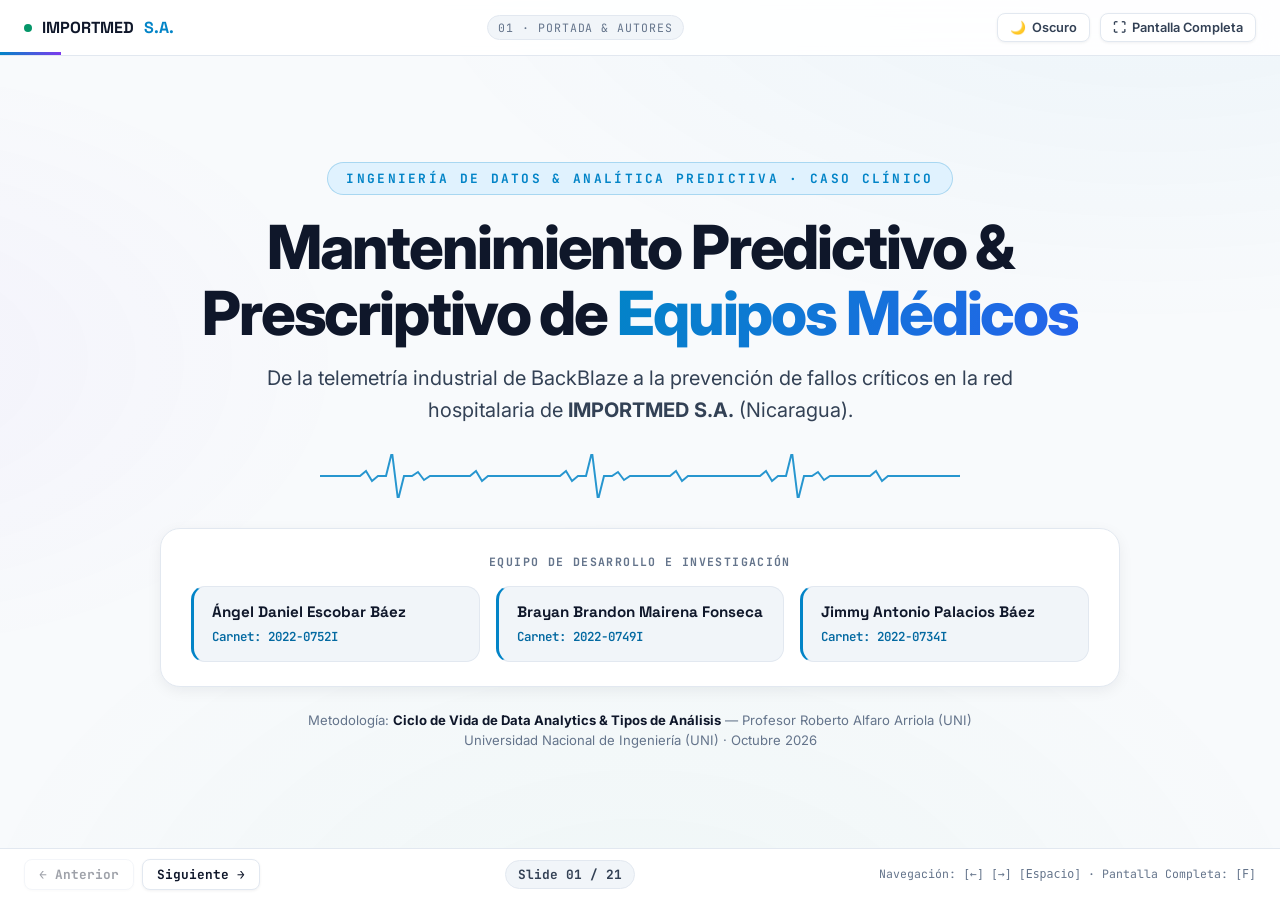
==== commit 14941ded: "feat: agregar explicacion y slide del Modelo Dimensional en Estrella (Star Schema) con diagrama.png" ====
--- a/index.html
+++ b/index.html
@@ -706,8 +706,49 @@
     </div>
   </section>
 
-  <!-- ================= SLIDE 17: POWER BI PÁGINA 1: TORRE DE CONTROL ================= -->
-  <section class="slide" data-topic="17 · Power BI: Torre de Control">
+  <!-- ================= SLIDE 17: ARQUITECTURA EN ESTRELLA (STAR SCHEMA) ================= -->
+  <section class="slide" data-topic="17 · Arquitectura en Estrella (Star Schema)">
+    <div class="slide-kicker">⭐ Power BI Desktop · Modelado Dimensional</div>
+    <h2 class="slide-title">Arquitectura en Estrella: <span class="grad-text">Motor VertiPaq & 9 Entidades</span></h2>
+    <p class="slide-subtitle">
+      Esquema dimensional en estrella (<em>Star Schema</em>) configurado bajo relaciones estrictas de <strong>uno a varios (1:N)</strong> y <strong>dirección de filtro cruzado única</strong> para garantizar máxima compresión y velocidad DAX en memoria.
+    </p>
+
+    <div class="layout-split">
+      <div class="big-image-frame" onclick="openLightbox('powerbigraficas/diagrama.png', 'Diagrama Relacional del Modelo Dimensional en Estrella (Star Schema)', 'Arquitectura dimensional en estrella de 9 entidades en Microsoft Power BI Desktop: 5 dimensiones (Dim_Calendario, Dim_Equipos, Dim_Hospital, Dim_Tecnico, Dim_Repuestos), 3 tablas de hechos transaccionales (Fact_Mantenimiento, Fact_Repuestos_Consumo, Fact_EvaluacionRiesgo) y la entidad prescriptiva Prescripcion_Acciones_Inmediatas. Relaciones estrictas 1:N y filtro unidireccional optimizadas para el motor columnar en memoria VertiPaq.')">
+        <img src="powerbigraficas/diagrama.png" alt="Diagrama del Modelo Dimensional en Estrella" class="big-image">
+        <div class="image-zoom-tag">🔍 Clic para ampliar</div>
+      </div>
+
+      <div class="analysis-panel">
+        <div class="takeaway-card primary">
+          <div class="takeaway-header">⚡ Optimización para Motor VertiPaq</div>
+          <div class="takeaway-text">
+            Erradica relaciones muchos a muchos (<em>N:M</em>) y ambigüedades en las rutas de filtrado. Las dimensiones filtran descendentemente a las tablas transaccionales, asegurando tiempos de respuesta instantáneos en las medidas DAX.
+          </div>
+        </div>
+
+        <div class="takeaway-card green">
+          <div class="takeaway-header">⭐ 9 Entidades Relacionales Estructuradas</div>
+          <div class="takeaway-text">
+            • <strong>5 Tablas Dimensionales (Dim_):</strong> Calendario (fechas), Equipos (229 activos), Hospital (17 centros), Técnico (6 ingenieros) y Repuestos (catálogo e inventario Kardex).<br>
+            • <strong>3 Tablas de Hechos (Fact_):</strong> Mantenimiento (historial operativo), Repuestos Consumo (piezas por orden) y Evaluación de Riesgo (scores SHAP).<br>
+            • <strong>1 Entidad Prescriptiva:</strong> <code>Prescripcion_Acciones_Inmediatas</code> vinculada a <code>Dim_Equipos[numero_serial]</code>.
+          </div>
+        </div>
+
+        <div class="takeaway-card red">
+          <div class="takeaway-header">🔒 Trazabilidad Transaccional 1:N Pura</div>
+          <div class="takeaway-text">
+            <code>Fact_Mantenimiento</code> filtra $1:\infty$ por <code>id_orden</code> a <code>Fact_Repuestos_Consumo</code>, permitiendo auditar con exactitud el costo de mano de obra y el desgaste de piezas reemplazadas en cada intervención.
+          </div>
+        </div>
+      </div>
+    </div>
+  </section>
+
+  <!-- ================= SLIDE 18: POWER BI PÁGINA 1: TORRE DE CONTROL ================= -->
+  <section class="slide" data-topic="18 · Power BI: Torre de Control">
     <div class="slide-kicker">📊 Power BI Desktop · Dashboard Ejecutivo</div>
     <h2 class="slide-title">Página 1: Torre de Control & <span class="grad-text">Semáforo Hospitalario</span></h2>
     <p class="slide-subtitle">
@@ -748,8 +789,8 @@
     </div>
   </section>
 
-  <!-- ================= SLIDE 18: POWER BI PÁGINA 2: DIAGNÓSTICO SHAP ================= -->
-  <section class="slide" data-topic="18 · Power BI: Diagnóstico Causal">
+  <!-- ================= SLIDE 19: POWER BI PÁGINA 2: DIAGNÓSTICO SHAP ================= -->
+  <section class="slide" data-topic="19 · Power BI: Diagnóstico Causal">
     <div class="slide-kicker">📊 Power BI Desktop · Ficha Técnica & Forense</div>
     <h2 class="slide-title">Página 2: Diagnóstico Causal & <span class="grad-text">Degradación SHAP</span></h2>
     <p class="slide-subtitle">
@@ -814,8 +855,8 @@
     </div>
   </section>
 
-  <!-- ================= SLIDE 19: POWER BI PÁGINA 3: CONSOLA PRESCRIPTIVA ================= -->
-  <section class="slide" data-topic="19 · Power BI: Consola Prescriptiva">
+  <!-- ================= SLIDE 20: POWER BI PÁGINA 3: CONSOLA PRESCRIPTIVA ================= -->
+  <section class="slide" data-topic="20 · Power BI: Consola Prescriptiva">
     <div class="slide-kicker">📊 Power BI Desktop · Logística & Kardex</div>
     <h2 class="slide-title">Página 3: Consola Prescriptiva, <span class="grad-text">Rutas & Kardex</span></h2>
     <p class="slide-subtitle">
@@ -898,8 +939,8 @@
     </div>
   </section>
 
-  <!-- ================= SLIDE 20: IMPACTO, ROI & MLOPS ================= -->
-  <section class="slide" data-topic="20 · Impacto, ROI & Conclusiones">
+  <!-- ================= SLIDE 21: IMPACTO, ROI & MLOPS ================= -->
+  <section class="slide" data-topic="21 · Impacto, ROI & Conclusiones">
     <div class="slide-cover">
       <div class="cover-kicker">CONCLUSIONES Y RECOMENDACIONES ESTRATÉGICAS</div>
       <h2 class="cover-title">
@@ -960,7 +1001,7 @@
     <button class="deck-nav-btn" id="btnNextSlide">Siguiente →</button>
   </div>
 
-  <div class="deck-counter-badge" id="slideCounterBadge">Slide 01 / 20</div>
+  <div class="deck-counter-badge" id="slideCounterBadge">Slide 01 / 21</div>
 
   <div class="deck-key-hints">
     Navegación: <kbd>[←]</kbd> <kbd>[→]</kbd> <kbd>[Espacio]</kbd> · Pantalla Completa: <kbd>[F]</kbd>
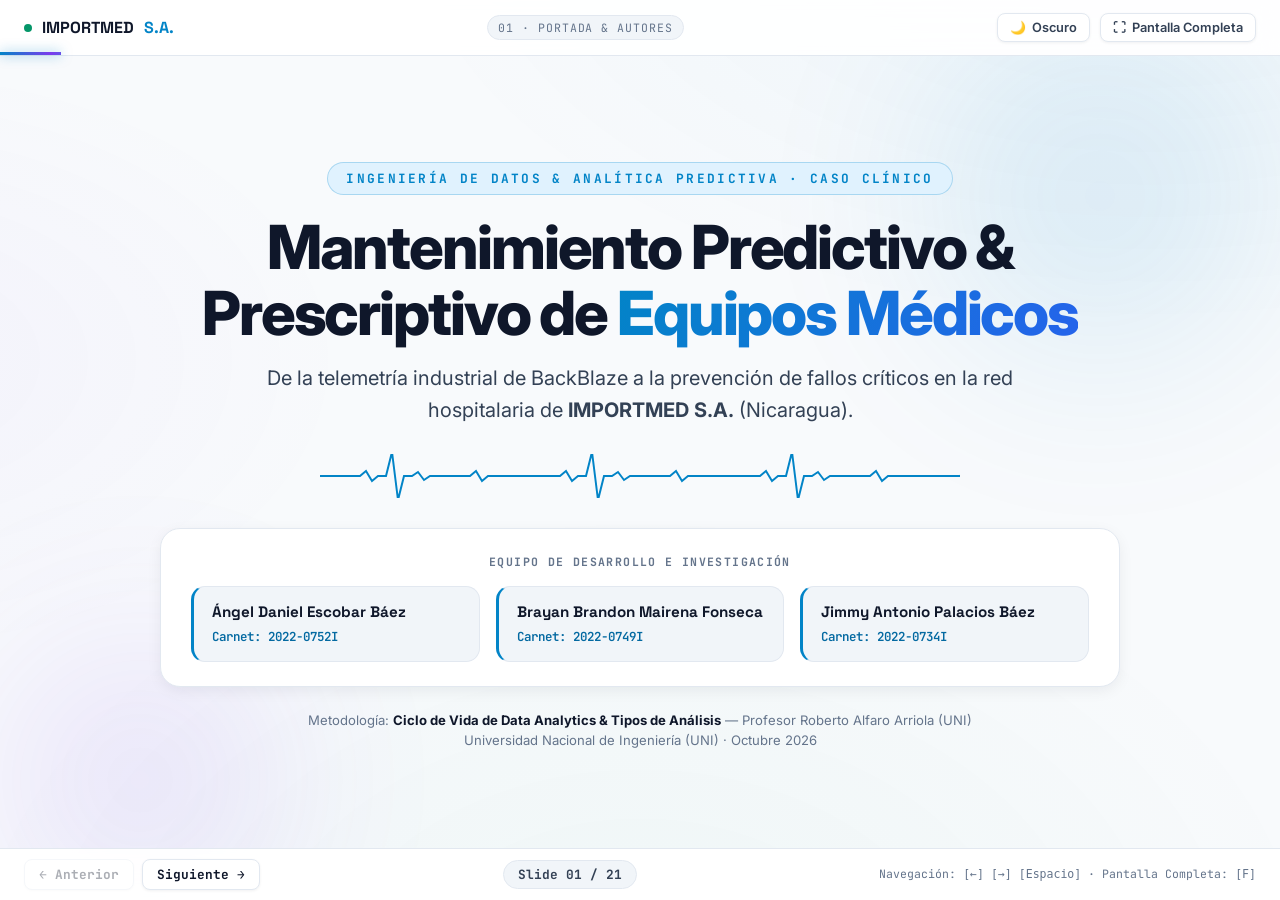
==== commit f434cd44: "feat: agregar sistema integral de animaciones escalonadas, micro-interacciones, swipe tactil y visor" ====
--- a/index.html
+++ b/index.html
@@ -994,6 +994,21 @@
 
 </main>
 
+<!-- ================= VISOR MODAL LIGHTBOX INTERACTIVO ================= -->
+<div class="lightbox-modal" id="lightboxModal">
+  <div class="lightbox-backdrop"></div>
+  <div class="lightbox-container">
+    <div class="lightbox-header">
+      <h3 class="lightbox-title" id="lightboxTitle"></h3>
+      <button class="lightbox-close" id="lightboxClose" aria-label="Cerrar modal">&times;</button>
+    </div>
+    <div class="lightbox-body">
+      <img src="" alt="Imagen ampliada" id="lightboxImg" class="lightbox-img">
+    </div>
+    <div class="lightbox-footer" id="lightboxDesc"></div>
+  </div>
+</div>
+
 <!-- ================= BARRA INFERIOR DE NAVEGACIÓN DE DIAPOSITIVAS ================= -->
 <footer class="deck-footer">
   <div class="deck-nav-btns">
--- a/styles.css
+++ b/styles.css
@@ -208,15 +208,23 @@
   border-color: rgba(var(--primary-rgb), 0.3);
 }
 
-/* Barra de Progreso Superior */
+/* Barra de Progreso Superior con Flujo de Gradiente */
 .deck-progress-bar {
   position: absolute;
   bottom: 0;
   left: 0;
   height: 3px;
   width: 0%;
-  background: linear-gradient(90deg, var(--primary), var(--purple));
-  transition: width 0.3s ease;
+  background: linear-gradient(90deg, var(--primary), var(--purple), var(--cyan), var(--primary));
+  background-size: 250% 100%;
+  animation: gradientFlow 5s linear infinite;
+  box-shadow: 0 0 12px rgba(var(--primary-rgb), 0.6);
+  transition: width 0.35s cubic-bezier(0.16, 1, 0.3, 1);
+}
+
+@keyframes gradientFlow {
+  0% { background-position: 0% 50%; }
+  100% { background-position: 250% 50%; }
 }
 
 /* ==========================================================================
@@ -230,6 +238,53 @@
   overflow: hidden;
 }
 
+/* Esferas de Luz Ambiental Fluidas */
+.slides-viewport::before,
+.slides-viewport::after {
+  content: '';
+  position: absolute;
+  border-radius: 50%;
+  pointer-events: none;
+  z-index: 1;
+  opacity: 0.14;
+  filter: blur(80px);
+}
+
+.slides-viewport::before {
+  width: 520px;
+  height: 520px;
+  top: -120px;
+  right: -80px;
+  background: radial-gradient(circle, var(--primary) 0%, transparent 70%);
+  animation: floatOrb1 18s ease-in-out infinite alternate;
+}
+
+.slides-viewport::after {
+  width: 440px;
+  height: 440px;
+  bottom: -100px;
+  left: -80px;
+  background: radial-gradient(circle, var(--purple) 0%, transparent 70%);
+  animation: floatOrb2 22s ease-in-out infinite alternate;
+}
+
+[data-theme="dark"] .slides-viewport::before,
+[data-theme="dark"] .slides-viewport::after {
+  opacity: 0.22;
+}
+
+@keyframes floatOrb1 {
+  0% { transform: translate(0, 0) scale(1); }
+  50% { transform: translate(-50px, 40px) scale(1.1); }
+  100% { transform: translate(-30px, 70px) scale(0.95); }
+}
+
+@keyframes floatOrb2 {
+  0% { transform: translate(0, 0) scale(1); }
+  50% { transform: translate(60px, -40px) scale(1.08); }
+  100% { transform: translate(30px, -70px) scale(0.92); }
+}
+
 .slide {
   position: absolute;
   inset: 0;
@@ -239,25 +294,28 @@
   overflow-y: auto;
   opacity: 0;
   visibility: hidden;
-  transform: translateX(40px);
-  transition: opacity 0.35s ease, transform 0.35s cubic-bezier(0.16, 1, 0.3, 1), visibility 0.35s;
+  transform: translate3d(40px, 0, 0) scale(0.98);
+  transition: opacity 0.4s cubic-bezier(0.16, 1, 0.3, 1), 
+              transform 0.4s cubic-bezier(0.16, 1, 0.3, 1), 
+              visibility 0.4s;
   display: flex;
   flex-direction: column;
   justify-content: center;
   box-sizing: border-box;
+  z-index: 2;
 }
 
 .slide.active {
   opacity: 1;
   visibility: visible;
-  transform: translateX(0);
+  transform: translate3d(0, 0, 0) scale(1);
   z-index: 10;
 }
 
 .slide.prev {
   opacity: 0;
   visibility: hidden;
-  transform: translateX(-40px);
+  transform: translate3d(-40px, 0, 0) scale(0.98);
 }
 
 /* ==========================================================================
@@ -343,7 +401,7 @@
   }
 }
 
-/* Marco de Imagen Grande */
+/* Marco de Imagen Grande con Elevación y Micro-animaciones */
 .big-image-frame {
   background: var(--surface);
   border: 1px solid var(--border);
@@ -358,13 +416,15 @@
   align-items: center;
   justify-content: center;
   cursor: pointer;
-  transition: var(--transition);
+  transition: transform 0.35s cubic-bezier(0.16, 1, 0.3, 1), 
+              box-shadow 0.35s ease, 
+              border-color 0.35s ease;
 }
 
 .big-image-frame:hover {
-  border-color: rgba(var(--primary-rgb), 0.5);
-  box-shadow: var(--shadow-xl);
-  transform: translateY(-2px);
+  border-color: rgba(var(--primary-rgb), 0.6);
+  box-shadow: 0 20px 35px -10px rgba(var(--primary-rgb), 0.22), 0 10px 20px -5px rgba(0, 0, 0, 0.08);
+  transform: translateY(-4px) scale(1.008);
 }
 
 .big-image {
@@ -373,29 +433,55 @@
   object-fit: contain;
   border-radius: var(--radius-sm);
   display: block;
+  transition: transform 0.45s cubic-bezier(0.16, 1, 0.3, 1);
+}
+
+.big-image-frame:hover .big-image {
+  transform: scale(1.025);
 }
 
 .image-zoom-tag {
   position: absolute;
   top: 18px;
   right: 18px;
-  background: rgba(15, 23, 42, 0.85);
-  backdrop-filter: blur(4px);
+  background: rgba(15, 23, 42, 0.88);
+  backdrop-filter: blur(6px);
+  -webkit-backdrop-filter: blur(6px);
   color: #fff;
   font-family: var(--font-mono);
-  font-size: 0.65rem;
-  padding: 4px 10px;
+  font-size: 0.68rem;
+  font-weight: 600;
+  padding: 5px 12px;
   border-radius: 999px;
   display: flex;
   align-items: center;
-  gap: 5px;
-  opacity: 0.85;
-  transition: opacity 0.2s;
+  gap: 7px;
+  opacity: 0.88;
+  transition: all 0.25s cubic-bezier(0.16, 1, 0.3, 1);
+  box-shadow: var(--shadow-sm);
+}
+
+.image-zoom-tag::before {
+  content: '';
+  display: inline-block;
+  width: 7px;
+  height: 7px;
+  border-radius: 50%;
+  background: #38bdf8;
+  animation: radarPing 2.2s infinite;
+}
+
+@keyframes radarPing {
+  0% { transform: scale(0.9); box-shadow: 0 0 0 0 rgba(56, 189, 248, 0.85); }
+  70% { transform: scale(1.1); box-shadow: 0 0 0 9px rgba(56, 189, 248, 0); }
+  100% { transform: scale(0.9); box-shadow: 0 0 0 0 rgba(56, 189, 248, 0); }
 }
 
 .big-image-frame:hover .image-zoom-tag {
   opacity: 1;
   background: var(--primary);
+  transform: translateY(-2px);
+  box-shadow: 0 4px 12px rgba(var(--primary-rgb), 0.4);
 }
 
 /* Panel de Análisis Lateral */
@@ -412,6 +498,15 @@
   border-radius: var(--radius);
   padding: 20px;
   box-shadow: var(--shadow-sm);
+  transition: transform 0.25s cubic-bezier(0.16, 1, 0.3, 1), 
+              box-shadow 0.25s ease, 
+              border-left-width 0.2s ease;
+}
+
+.takeaway-card:hover {
+  transform: translateX(5px);
+  border-left-width: 6px;
+  box-shadow: var(--shadow-md);
 }
 
 .takeaway-card.primary {
@@ -936,10 +1031,16 @@
   background: var(--primary);
   color: #fff;
   border-color: var(--primary);
+  transform: translateY(-2px);
+  box-shadow: 0 4px 14px rgba(var(--primary-rgb), 0.35);
+}
+
+.deck-nav-btn:active:not(:disabled) {
+  transform: scale(0.95);
 }
 
 .deck-nav-btn:disabled {
-  opacity: 0.4;
+  opacity: 0.35;
   cursor: not-allowed;
 }
 
@@ -948,10 +1049,15 @@
   font-size: 0.8rem;
   font-weight: 700;
   color: var(--text-secondary);
-  padding: 4px 12px;
+  padding: 4px 14px;
   background: var(--bg-subtle);
   border-radius: 999px;
   border: 1px solid var(--border);
+  transition: transform 0.25s cubic-bezier(0.34, 1.56, 0.64, 1), color 0.2s;
+}
+
+.deck-counter-badge.bump {
+  animation: counterBump 0.35s cubic-bezier(0.34, 1.56, 0.64, 1);
 }
 
 .deck-key-hints {
@@ -961,3 +1067,238 @@
 }
 
 @media (max-width: 680px) { .deck-key-hints { display: none; } }
+
+/* ==========================================================================
+   11. SISTEMA INTEGRAL DE ANIMACIONES ESCALONADAS (STAGGERED REVEALS)
+   ========================================================================== */
+@keyframes slideInUp {
+  from {
+    opacity: 0;
+    transform: translateY(24px);
+  }
+  to {
+    opacity: 1;
+    transform: translateY(0);
+  }
+}
+
+@keyframes slideInDown {
+  from {
+    opacity: 0;
+    transform: translateY(-16px);
+  }
+  to {
+    opacity: 1;
+    transform: translateY(0);
+  }
+}
+
+@keyframes slideInRight {
+  from {
+    opacity: 0;
+    transform: translateX(30px);
+  }
+  to {
+    opacity: 1;
+    transform: translateX(0);
+  }
+}
+
+@keyframes zoomReveal {
+  0% {
+    opacity: 0;
+    transform: scale(0.93) translateY(12px);
+  }
+  100% {
+    opacity: 1;
+    transform: scale(1) translateY(0);
+  }
+}
+
+@keyframes cardPop {
+  0% {
+    opacity: 0;
+    transform: translateY(18px) scale(0.96);
+  }
+  70% {
+    transform: translateY(-2px) scale(1.01);
+  }
+  100% {
+    opacity: 1;
+    transform: translateY(0) scale(1);
+  }
+}
+
+@keyframes badgePop {
+  0% {
+    opacity: 0;
+    transform: scale(0.7);
+  }
+  60% {
+    transform: scale(1.08);
+  }
+  100% {
+    opacity: 1;
+    transform: scale(1);
+  }
+}
+
+@keyframes fadeIn {
+  from { opacity: 0; }
+  to { opacity: 1; }
+}
+
+@keyframes counterBump {
+  0% { transform: scale(0.92); }
+  50% { transform: scale(1.15); color: var(--primary); }
+  100% { transform: scale(1); }
+}
+
+@keyframes pulseRedDot {
+  0%, 100% { transform: scale(1); opacity: 1; box-shadow: 0 0 0 0 rgba(239, 68, 68, 0.7); }
+  50% { transform: scale(1.25); opacity: 0.85; box-shadow: 0 0 0 6px rgba(239, 68, 68, 0); }
+}
+
+@keyframes pulseGreenDot {
+  0%, 100% { transform: scale(1); opacity: 1; box-shadow: 0 0 0 0 rgba(16, 185, 129, 0.7); }
+  50% { transform: scale(1.25); opacity: 0.85; box-shadow: 0 0 0 6px rgba(16, 185, 129, 0); }
+}
+
+/* Cascada de Animaciones en la Diapositiva Activa */
+.slide.active .slide-kicker {
+  animation: slideInDown 0.45s cubic-bezier(0.16, 1, 0.3, 1) 0.04s both;
+}
+
+.slide.active .slide-title {
+  animation: slideInUp 0.5s cubic-bezier(0.16, 1, 0.3, 1) 0.08s both;
+}
+
+.slide.active .slide-subtitle {
+  animation: slideInUp 0.5s cubic-bezier(0.16, 1, 0.3, 1) 0.14s both;
+}
+
+.slide.active .big-image-frame {
+  animation: zoomReveal 0.6s cubic-bezier(0.16, 1, 0.3, 1) 0.2s both;
+}
+
+.slide.active .analysis-panel .takeaway-card:nth-child(1) {
+  animation: slideInRight 0.5s cubic-bezier(0.16, 1, 0.3, 1) 0.24s both;
+}
+
+.slide.active .analysis-panel .takeaway-card:nth-child(2) {
+  animation: slideInRight 0.5s cubic-bezier(0.16, 1, 0.3, 1) 0.34s both;
+}
+
+.slide.active .analysis-panel .takeaway-card:nth-child(3) {
+  animation: slideInRight 0.5s cubic-bezier(0.16, 1, 0.3, 1) 0.44s both;
+}
+
+.slide.active .analysis-panel .takeaway-card:nth-child(4) {
+  animation: slideInRight 0.5s cubic-bezier(0.16, 1, 0.3, 1) 0.54s both;
+}
+
+/* Grillas con Retardo Escalonado */
+.slide.active .grid-2 > :nth-child(1) { animation: cardPop 0.5s cubic-bezier(0.16, 1, 0.3, 1) 0.20s both; }
+.slide.active .grid-2 > :nth-child(2) { animation: cardPop 0.5s cubic-bezier(0.16, 1, 0.3, 1) 0.32s both; }
+
+.slide.active .grid-3 > :nth-child(1) { animation: cardPop 0.5s cubic-bezier(0.16, 1, 0.3, 1) 0.18s both; }
+.slide.active .grid-3 > :nth-child(2) { animation: cardPop 0.5s cubic-bezier(0.16, 1, 0.3, 1) 0.28s both; }
+.slide.active .grid-3 > :nth-child(3) { animation: cardPop 0.5s cubic-bezier(0.16, 1, 0.3, 1) 0.38s both; }
+
+.slide.active .grid-4 > :nth-child(1) { animation: cardPop 0.5s cubic-bezier(0.16, 1, 0.3, 1) 0.16s both; }
+.slide.active .grid-4 > :nth-child(2) { animation: cardPop 0.5s cubic-bezier(0.16, 1, 0.3, 1) 0.24s both; }
+.slide.active .grid-4 > :nth-child(3) { animation: cardPop 0.5s cubic-bezier(0.16, 1, 0.3, 1) 0.32s both; }
+.slide.active .grid-4 > :nth-child(4) { animation: cardPop 0.5s cubic-bezier(0.16, 1, 0.3, 1) 0.40s both; }
+
+.slide.active .table-wrapper {
+  animation: slideInUp 0.55s cubic-bezier(0.16, 1, 0.3, 1) 0.22s both;
+}
+
+/* Animaciones de la Portada (Slide 01) */
+.slide.active .cover-kicker {
+  animation: badgePop 0.55s cubic-bezier(0.34, 1.56, 0.64, 1) 0.1s both;
+}
+
+.slide.active .cover-title {
+  animation: slideInUp 0.65s cubic-bezier(0.16, 1, 0.3, 1) 0.18s both;
+}
+
+.slide.active .cover-subtitle {
+  animation: fadeIn 0.6s ease 0.26s both;
+}
+
+.slide.active .cover-pulse-line {
+  animation: fadeIn 0.6s ease 0.32s both, ekg-scroll 2.5s linear infinite;
+}
+
+.slide.active .authors-box {
+  animation: slideInUp 0.6s cubic-bezier(0.16, 1, 0.3, 1) 0.36s both;
+}
+
+.slide.active .author-card:nth-child(1) { animation: cardPop 0.55s cubic-bezier(0.34, 1.56, 0.64, 1) 0.46s both; }
+.slide.active .author-card:nth-child(2) { animation: cardPop 0.55s cubic-bezier(0.34, 1.56, 0.64, 1) 0.56s both; }
+.slide.active .author-card:nth-child(3) { animation: cardPop 0.55s cubic-bezier(0.34, 1.56, 0.64, 1) 0.66s both; }
+
+.slide.active .academic-meta {
+  animation: fadeIn 0.6s ease 0.74s both;
+}
+
+/* Micro-interacciones interactivas en tarjetas */
+.card-item {
+  transition: transform 0.25s cubic-bezier(0.16, 1, 0.3, 1), 
+              box-shadow 0.25s ease, 
+              border-color 0.25s ease;
+}
+
+.card-item:hover {
+  transform: translateY(-3px);
+  box-shadow: var(--shadow-md);
+  border-color: rgba(var(--primary-rgb), 0.45);
+}
+
+.author-card {
+  transition: transform 0.25s cubic-bezier(0.16, 1, 0.3, 1), 
+              box-shadow 0.25s ease, 
+              border-color 0.25s ease, 
+              background 0.25s ease;
+}
+
+.author-card:hover {
+  transform: translateY(-3px);
+  border-color: var(--primary);
+  background: var(--surface);
+  box-shadow: var(--shadow-md);
+}
+
+/* Pulsos en Badges de Estado */
+.badge.red {
+  display: inline-flex;
+  align-items: center;
+}
+
+.badge.red::before {
+  content: '';
+  display: inline-block;
+  width: 6px;
+  height: 6px;
+  border-radius: 50%;
+  background: var(--red);
+  margin-right: 5px;
+  animation: pulseRedDot 2s infinite;
+}
+
+.badge.green {
+  display: inline-flex;
+  align-items: center;
+}
+
+.badge.green::before {
+  content: '';
+  display: inline-block;
+  width: 6px;
+  height: 6px;
+  border-radius: 50%;
+  background: var(--green);
+  margin-right: 5px;
+  animation: pulseGreenDot 2s infinite;
+}
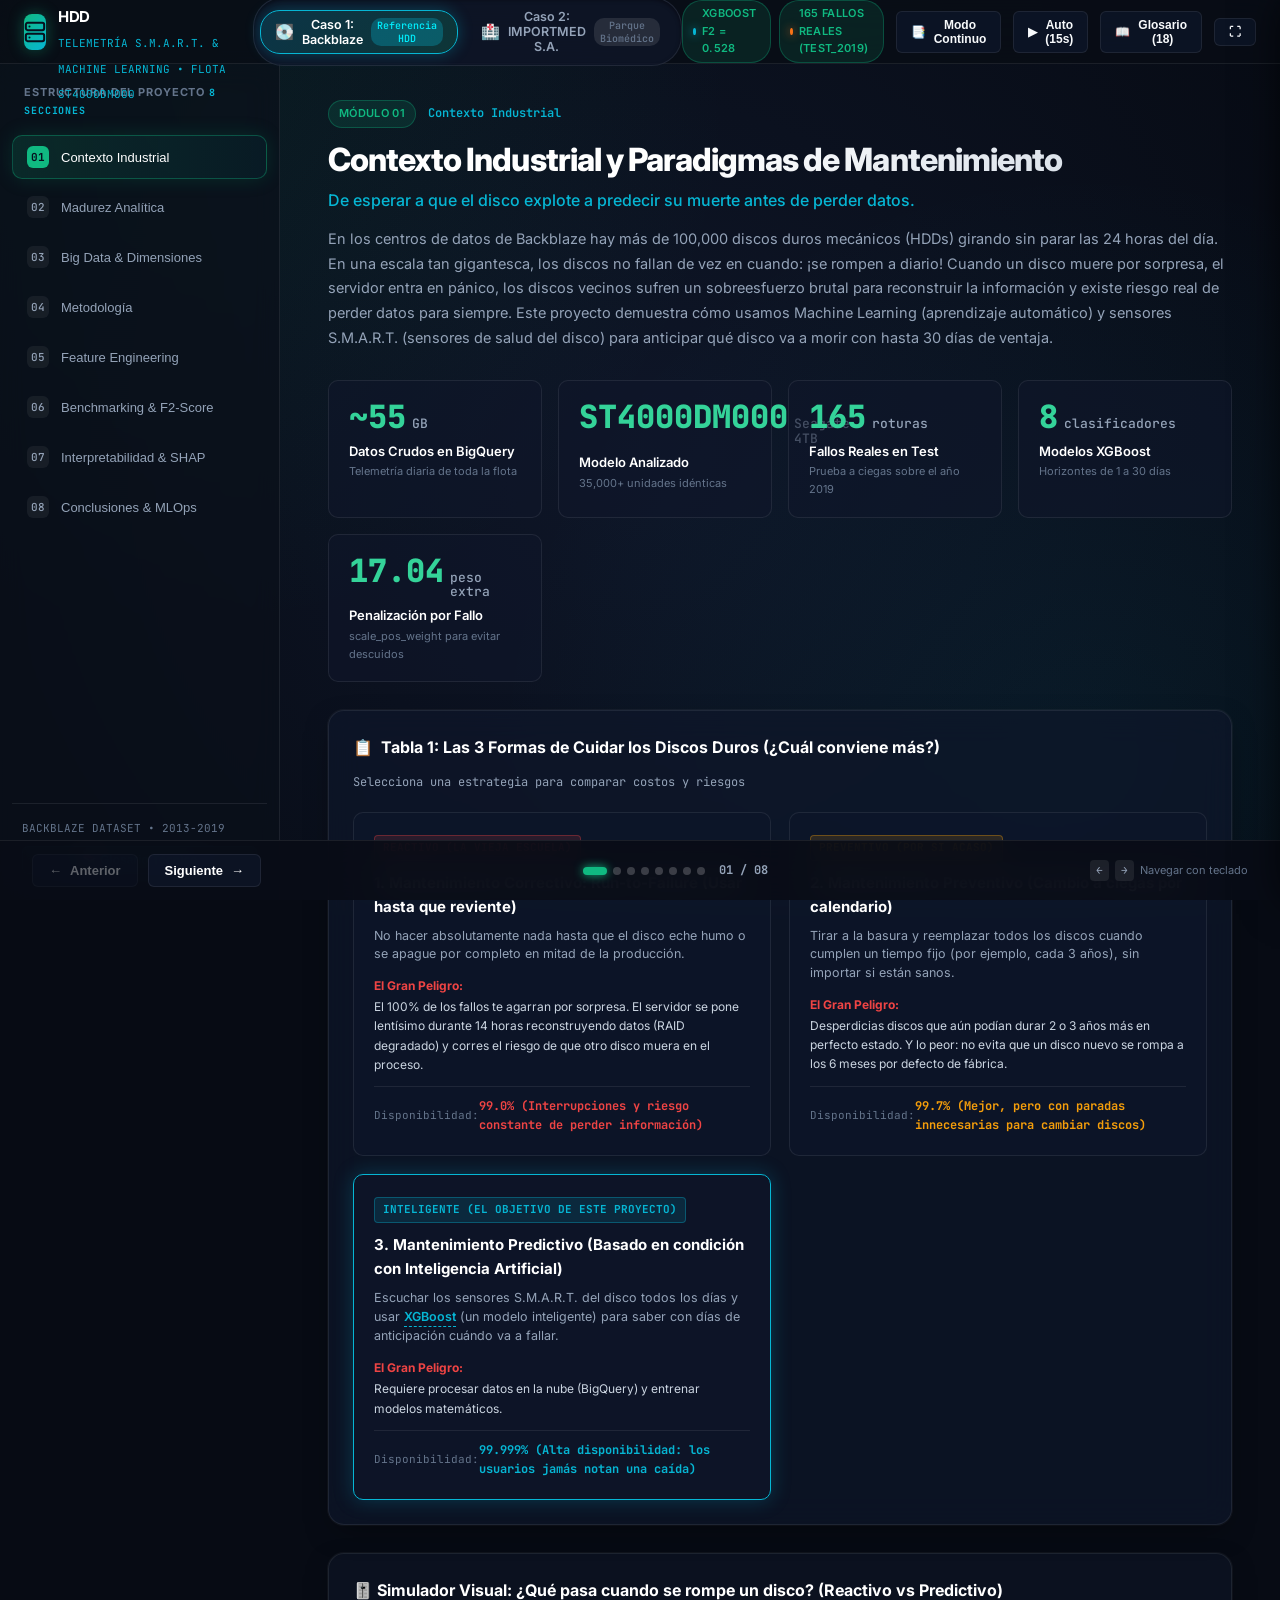
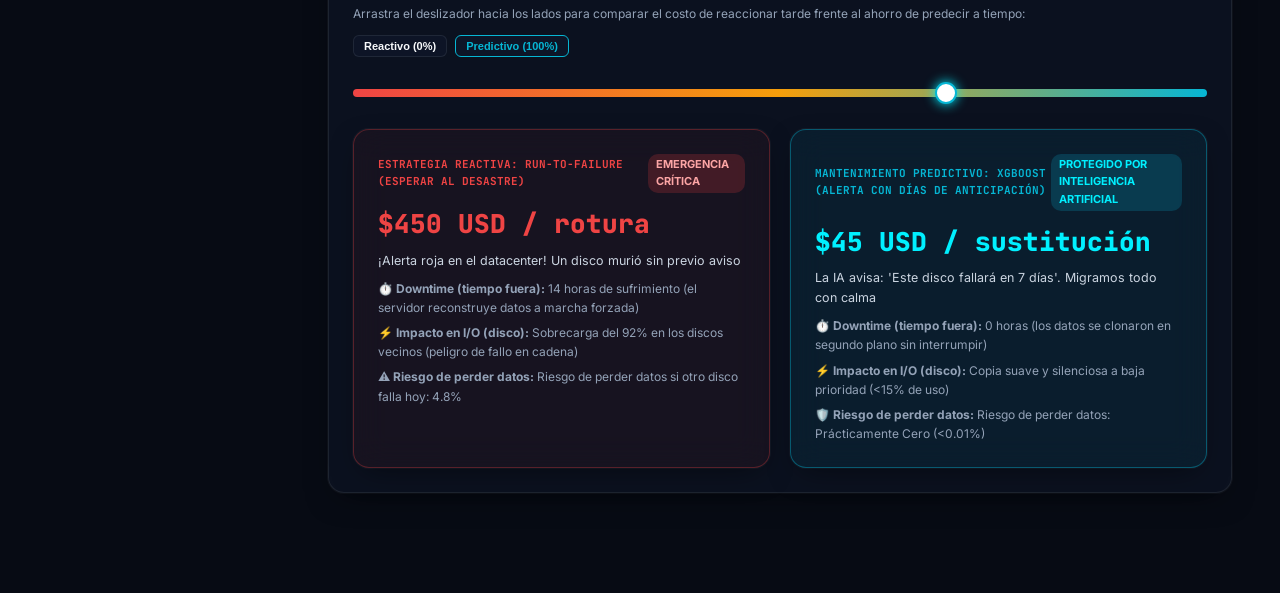
==== commit 0633d8f8: "new commit" ====
--- a/index.html
+++ b/index.html
@@ -1,1029 +1,222 @@
 <!DOCTYPE html>
-<html lang="es" data-theme="light">
+<html lang="es">
 <head>
-<meta charset="UTF-8">
-<meta name="viewport" content="width=device-width, initial-scale=1.0">
-<title>IMPORTMED S.A. · Presentación de Ingeniería de Datos y Mantenimiento Predictivo</title>
-<link rel="preconnect" href="https://fonts.googleapis.com">
-<link rel="preconnect" href="https://fonts.gstatic.com" crossorigin>
-<link href="https://fonts.googleapis.com/css2?family=Inter:wght@300;400;500;600;700&family=JetBrains+Mono:wght@400;500;600;700&family=Space+Grotesk:wght@500;600;700;800&display=swap" rel="stylesheet">
-<link rel="stylesheet" href="styles.css">
+  <meta charset="UTF-8">
+  <meta name="viewport" content="width=device-width, initial-scale=1.0">
+  <title>Mantenimiento Predictivo de Unidades de Disco Duro | Caso Backblaze</title>
+  <meta name="description" content="Caso de Estudio: Telemetría S.M.A.R.T. y Machine Learning para mantenimiento predictivo de HDDs en Backblaze. XGBoost F2=0.528 sobre 165 fallos reales (test_2019).">
+
+  <!-- Google Fonts: Inter & JetBrains Mono -->
+  <link rel="preconnect" href="https://fonts.googleapis.com">
+  <link rel="preconnect" href="https://fonts.gstatic.com" crossorigin>
+  <link href="https://fonts.googleapis.com/css2?family=Inter:wght@300;400;500;600;700;800&family=JetBrains+Mono:wght@400;500;600;700&display=swap" rel="stylesheet">
+
+  <!-- KaTeX Typography Stylesheet (100% Offline) -->
+  <link rel="stylesheet" href="vendor/katex/katex.min.css">
+
+  <!-- Main Stylesheet -->
+  <link rel="stylesheet" href="css/styles.css">
 </head>
 <body>
 
-<!-- ================= BARRA SUPERIOR DE CONTROL ================= -->
-<header class="deck-header">
-  <div class="deck-brand">
-    <div class="deck-pulse"></div>
-    IMPORTMED <span>S.A.</span>
+  <!-- ============================================================
+       PRESENTATION CONTAINER
+       ============================================================ -->
+  <div class="pres-container" id="pres-container">
+
+    <!-- Top Sticky Header -->
+    <header class="pres-header">
+      <div class="brand-wrapper">
+        <div class="brand-logo" id="brand-logo" title="Data Analytics Predictive Maintenance">
+          <svg width="22" height="22" viewBox="0 0 24 24" fill="none" stroke="currentColor" stroke-width="2.2" stroke-linecap="round" stroke-linejoin="round">
+            <rect x="2" y="2" width="20" height="8" rx="2" ry="2"></rect>
+            <rect x="2" y="14" width="20" height="8" rx="2" ry="2"></rect>
+            <line x1="6" y1="6" x2="6.01" y2="6"></line>
+            <line x1="6" y1="18" x2="6.01" y2="18"></line>
+          </svg>
+        </div>
+        <div class="brand-info" id="brand-info">
+          <h1 id="header-title">Backblaze Data Center | Mantenimiento Predictivo HDD</h1>
+          <span id="header-subtitle">TELEMETRÍA S.M.A.R.T. &amp; MACHINE LEARNING • FLOTA ST4000DM000</span>
+        </div>
+      </div>
+
+      <!-- Case Switcher (Backblaze vs IMPORTMED) -->
+      <div class="case-switcher" id="case-switcher">
+        <button class="btn-case active" id="btn-case-backblaze" data-case="backblaze" title="Caso 1: Datacenter Backblaze (Discos Duros)">
+          <span class="case-icon">💽</span>
+          <span class="case-text">Caso 1: Backblaze</span>
+          <span class="case-tag">Referencia HDD</span>
+        </button>
+        <button class="btn-case" id="btn-case-importmed" data-case="importmed" title="Caso 2: IMPORTMED S.A. (Parque Biomédico)">
+          <span class="case-icon">🏥</span>
+          <span class="case-text">Caso 2: IMPORTMED S.A.</span>
+          <span class="case-tag">Parque Biomédico</span>
+        </button>
+      </div>
+
+      <div class="header-actions">
+        <div id="header-badges" style="display:flex; align-items:center; gap:8px;">
+          <span class="badge-tag" title="Métrica campeona de evaluación">
+            <span style="width:7px; height:7px; border-radius:50%; background:#06b6d4; display:inline-block; box-shadow:0 0 10px #06b6d4;"></span>
+            XGBoost F2 = 0.528
+          </span>
+          <span class="badge-tag badge-tag-alt" title="Conjunto independiente ciego">
+            <span style="width:7px; height:7px; border-radius:50%; background:#f97316; display:inline-block; box-shadow:0 0 10px #f97316;"></span>
+            165 Fallos Reales (test_2019)
+          </span>
+        </div>
+
+        <!-- View Mode Toggle -->
+        <button class="btn-header" id="btn-toggle-mode" title="Alternar entre modo presentación interactiva y lectura continua">
+          <span id="mode-icon">📑</span>
+          <span id="mode-text">Modo Continuo</span>
+        </button>
+
+        <!-- Autoplay Button -->
+        <button class="btn-header" id="btn-autoplay" title="Iniciar reproducción automática de diapositivas">
+          <span id="autoplay-icon">▶</span>
+          <span id="autoplay-text">Auto (15s)</span>
+        </button>
+
+        <!-- Glossary Drawer Button -->
+        <button class="btn-header" id="btn-open-glossary" title="Ver Glosario de Términos de IA y Mantenimiento">
+          <span>📖</span>
+          <span id="glossary-btn-text">Glosario</span>
+        </button>
+
+        <!-- Fullscreen Button -->
+        <button class="btn-header" id="btn-fullscreen" title="Pantalla Completa">
+          <span>⛶</span>
+        </button>
+      </div>
+    </header>
+
+    <!-- Main Workspace Body -->
+    <div class="pres-body">
+
+      <!-- Sticky Sidebar Navigation -->
+      <aside class="pres-sidebar" id="pres-sidebar">
+        <div class="sidebar-title">
+          <span>Estructura del Proyecto</span>
+          <span style="font-size:10px; color:var(--accent-cyan); font-family:var(--font-mono); font-weight:700;">8 SECCIONES</span>
+        </div>
+        <nav id="nav-list" style="display:flex; flex-direction:column; gap:6px;">
+          <!-- Dynamically populated from data.js -->
+        </nav>
+
+        <div style="margin-top:auto; padding:16px 10px 6px 10px; border-top:1px solid var(--border-subtle);">
+          <div style="font-size:11px; color:var(--text-dim); margin-bottom:8px; font-family:var(--font-mono);">
+            BACKBLAZE DATASET • 2013-2019
+          </div>
+          <button class="btn-header" style="width:100%; justify-content:center; background:rgba(6,182,212,0.1); border-color:rgba(6,182,212,0.3); color:var(--accent-cyan);" id="btn-sidebar-glossary">
+            📚 Glosario Técnico
+          </button>
+        </div>
+      </aside>
+
+      <!-- Main Dynamic Content Canvas -->
+      <main class="pres-main" id="pres-main">
+        <div id="sections-container">
+          <!-- Sections injected dynamically by app.js -->
+        </div>
+      </main>
+
+    </div>
+
+    <!-- Bottom Sticky Navigation Bar -->
+    <footer class="pres-footer-bar" id="pres-footer">
+      <div class="footer-nav-buttons">
+        <button class="btn-nav-action" id="btn-prev" disabled>
+          <span>←</span> Anterior
+        </button>
+        <button class="btn-nav-action" id="btn-next">
+          Siguiente <span>→</span>
+        </button>
+      </div>
+
+      <div class="footer-progress-indicator">
+        <div class="slide-dots" id="slide-dots">
+          <!-- Dots dynamically rendered -->
+        </div>
+        <span id="slide-counter" style="font-family:var(--font-mono); font-size:12px; color:var(--text-muted); font-weight:700;">
+          01 / 08
+        </span>
+      </div>
+
+      <div style="display:flex; align-items:center; gap:16px;">
+        <span style="font-size:11px; color:var(--text-dim); display:inline-flex; align-items:center; gap:6px;">
+          <kbd style="background:rgba(255,255,255,0.08); padding:2px 6px; border-radius:4px; font-family:var(--font-mono); color:var(--text-muted);">←</kbd>
+          <kbd style="background:rgba(255,255,255,0.08); padding:2px 6px; border-radius:4px; font-family:var(--font-mono); color:var(--text-muted);">→</kbd>
+          Navegar con teclado
+        </span>
+      </div>
+    </footer>
+
+  </div><!-- /.pres-container -->
+
+  <!-- ============================================================
+       SLIDE-OUT GLOSSARY DRAWER
+       ============================================================ -->
+  <div class="drawer-backdrop" id="drawer-backdrop"></div>
+  <aside class="glossary-drawer" id="glossary-drawer">
+    <div class="drawer-header">
+      <h3>
+        <span>📖</span> Glosario Técnico de IA &amp; Almacenamiento
+      </h3>
+      <button class="drawer-close-btn" id="drawer-close-btn" title="Cerrar Glosario">&times;</button>
+    </div>
+
+    <div class="drawer-search-box">
+      <input type="text" id="glossary-search" class="drawer-input"
+             placeholder="🔍 Buscar término (ej. XGBoost, Leakage, F2-Score, SMART)...">
+    </div>
+
+    <div class="drawer-list" id="glossary-list">
+      <!-- Terms rendered dynamically -->
+    </div>
+  </aside>
+
+  <!-- Global Floating Tooltip -->
+  <div class="floating-tooltip" id="floating-tooltip"></div>
+
+  <!-- Toast Notification Container -->
+  <div class="toast-container" id="toast-container"></div>
+
+  <!-- ============================================================
+       LIGHTBOX IMAGE MODAL (Zoom para Gráficas y Dashboards Power BI)
+       ============================================================ -->
+  <div class="lightbox-modal" id="lightbox-modal">
+    <div class="lightbox-backdrop" id="lightbox-backdrop"></div>
+    <div class="lightbox-dialog">
+      <div class="lightbox-header">
+        <div class="lightbox-title-box">
+          <span class="badge-tag" id="lightbox-badge" style="background:rgba(16,185,129,0.15); border-color:#10b981; color:#34d399;">ANÁLISIS GRÁFICO</span>
+          <h3 id="lightbox-title">Visualización Analítica</h3>
+        </div>
+        <button class="lightbox-close-btn" id="lightbox-close-btn" title="Cerrar vista">&times;</button>
+      </div>
+      <div class="lightbox-body">
+        <div class="lightbox-img-container">
+          <img id="lightbox-img" src="" alt="Gráfica Detallada">
+        </div>
+        <div class="lightbox-caption" id="lightbox-caption">
+          <!-- Populated dynamically -->
+        </div>
+      </div>
+    </div>
   </div>
-  <div class="deck-topic" id="deckTopic">01 · Portada & Autores</div>
-  <div class="deck-actions">
-    <button class="deck-btn" id="btnThemeToggle" title="Alternar entre Tema Claro y Oscuro">
-      <span id="themeIcon">🌙</span> <span id="themeText">Oscuro</span>
-    </button>
-    <button class="deck-btn" id="btnFullscreen" title="Alternar Pantalla Completa (F)">
-      <span>⛶</span> Pantalla Completa
-    </button>
-  </div>
-  <div class="deck-progress-bar" id="deckProgressBar"></div>
-</header>
-
-<!-- ================= VISOR LIGHTBOX PARA AMPLIAR IMÁGENES ================= -->
-<div class="lightbox-modal" id="lightboxModal">
-  <div class="lightbox-container">
-    <div class="lightbox-header">
-      <div class="lightbox-title" id="lightboxTitle">Título del Gráfico</div>
-      <button class="lightbox-close" id="lightboxClose" title="Cerrar (Esc)">&times;</button>
-    </div>
-    <div class="lightbox-body">
-      <img src="" alt="" class="lightbox-img" id="lightboxImg">
-    </div>
-    <div class="lightbox-footer" id="lightboxDesc">
-      Descripción analítica de la gráfica.
-    </div>
-  </div>
-</div>
-
-<!-- ================= CONTENEDOR DE DIAPOSITIVAS ================= -->
-<main class="slides-viewport" id="slidesViewport">
-
-  <!-- ================= SLIDE 01: PORTADA & AUTORES ================= -->
-  <section class="slide active" data-topic="01 · Portada & Autores">
-    <div class="slide-cover">
-      <div class="cover-kicker">INGENIERÍA DE DATOS & ANALÍTICA PREDICTIVA · CASO CLÍNICO</div>
-      <h1 class="cover-title">
-        Mantenimiento Predictivo & Prescriptivo de <span class="grad-text">Equipos Médicos</span>
-      </h1>
-      <p class="cover-subtitle">
-        De la telemetría industrial de BackBlaze a la prevención de fallos críticos en la red hospitalaria de <strong>IMPORTMED S.A.</strong> (Nicaragua).
-      </p>
-
-      <div class="cover-pulse-line"></div>
-
-      <!-- Tarjeta de Autores con Carnets -->
-      <div class="authors-box">
-        <div class="authors-title">Equipo de Desarrollo e Investigación</div>
-        <div class="authors-grid">
-          <div class="author-card">
-            <div class="author-name">Ángel Daniel Escobar Báez</div>
-            <div class="author-carnet">Carnet: 2022-0752I</div>
-          </div>
-          <div class="author-card">
-            <div class="author-name">Brayan Brandon Mairena Fonseca</div>
-            <div class="author-carnet">Carnet: 2022-0749I</div>
-          </div>
-          <div class="author-card">
-            <div class="author-name">Jimmy Antonio Palacios Báez</div>
-            <div class="author-carnet">Carnet: 2022-0734I</div>
-          </div>
-        </div>
-      </div>
-
-      <div class="academic-meta">
-        Metodología: <strong>Ciclo de Vida de Data Analytics & Tipos de Análisis</strong> — Profesor Roberto Alfaro Arriola (UNI)<br>
-        Universidad Nacional de Ingeniería (UNI) · Octubre 2026
-      </div>
-    </div>
-  </section>
-
-  <!-- ================= SLIDE 02: MARCO TEÓRICO: 4 NIVELES DE MADUREZ ================= -->
-  <section class="slide" data-topic="02 · Marco Teórico: Madurez Analítica">
-    <div class="slide-kicker">📐 Fundamento Metodológico</div>
-    <h2 class="slide-title">Los 4 Niveles de <span class="grad-text">Madurez Analítica</span></h2>
-    <p class="slide-subtitle">
-      Siguiendo la doctrina de <strong>Smith</strong>, una solución analítica no se salta etapas. 
-      Debe transitar de forma acumulativa del pasado hacia la acción futura recomendada.
-    </p>
-
-    <div class="grid-4" style="margin-top: 10px;">
-      <div class="card-item border-primary">
-        <div class="card-icon">📊</div>
-        <h4>1. Descriptivo</h4>
-        <p style="font-weight: 600; color: var(--primary);">¿Qué sucedió?</p>
-        <p>Síntesis histórica de averías, costos y tiempos de paro (MTTR) en los hospitales.</p>
-      </div>
-
-      <div class="card-item border-amber">
-        <div class="card-icon">🔍</div>
-        <h4>2. Diagnóstico</h4>
-        <p style="font-weight: 600; color: var(--amber);">¿Por qué sucedió?</p>
-        <p>Análisis de correlación y explicabilidad XAI (SHAP) para hallar las causas electromecánicas raíz.</p>
-      </div>
-
-      <div class="card-item border-green">
-        <div class="card-icon">🔮</div>
-        <h4>3. Predictivo</h4>
-        <p style="font-weight: 600; color: var(--green);">¿Qué puede suceder?</p>
-        <p>Modelos de clasificación binaria (XGBoost) para estimar probabilidad de avería en 30 días.</p>
-      </div>
-
-      <div class="card-item border-red">
-        <div class="card-icon">⚡</div>
-        <h4>4. Prescriptivo</h4>
-        <p style="font-weight: 600; color: var(--red);">¿Qué se debe hacer?</p>
-        <p>Consola de triaje, semáforos, órdenes preventivas automáticas y optimización de rutas.</p>
-      </div>
-    </div>
-
-    <div class="takeaway-card primary" style="margin-top: 24px;">
-      <div class="takeaway-header">⚠️ La Regla de Oro Metodológica</div>
-      <div class="takeaway-text">
-        <strong>Nunca se debe saltar del análisis descriptivo al prescriptivo:</strong> Sin entender por qué ocurren los fallos (diagnóstico) y sin modelar la probabilidad futura (predictivo), cualquier recomendación prescriptiva es estática e ineficiente, como la heurística tradicional de taller.
-      </div>
-    </div>
-  </section>
-
-  <!-- ================= SLIDE 03: GÉNESIS: DE BACKBLAZE A IMPORTMED ================= -->
-  <section class="slide" data-topic="03 · Elección del Caso de Estudio">
-    <div class="slide-kicker">💡 Génesis y Adaptación</div>
-    <h2 class="slide-title">De los Discos Duros de BackBlaze a <span class="grad-text">IMPORTMED S.A.</span></h2>
-    <p class="slide-subtitle">
-      ¿Por qué este caso? Adaptamos el caso de referencia industrial de <strong>BackBlaze / Datatonic (Google Cloud)</strong> 
-      a la electromedicina hospitalaria en Nicaragua. Misma física de degradación, distinto impacto humano.
-    </p>
-
-    <div class="table-box">
-      <table class="deck-table">
-        <thead>
-          <tr>
-            <th>Dimensión</th>
-            <th>Caso de Estudio de Referencia (BackBlaze / Datatonic)</th>
-            <th>Implementación en IMPORTMED S.A.</th>
-          </tr>
-        </thead>
-        <tbody>
-          <tr>
-            <td><strong>Activo Crítico</strong></td>
-            <td>Discos Duros HDD Seagate ST4000DM000 (Cloud Storage)</td>
-            <td class="highlight">Analizadores Hematológicos, Autoclaves, Centrífugas Clínicas</td>
-          </tr>
-          <tr>
-            <td><strong>Impacto del Fallo</strong></td>
-            <td>Pérdida de disponibilidad en racks de servidores</td>
-            <td class="highlight">Parada de diagnósticos de urgencia y cirugías hospitalarias</td>
-          </tr>
-          <tr>
-            <td><strong>Telemetría</strong></td>
-            <td>Estadísticas S.M.A.R.T. diarias (55 GB en BigQuery)</td>
-            <td class="highlight">Órdenes de servicio Django, MTTR, MTBF, historial de repuestos y preventivos</td>
-          </tr>
-          <tr>
-            <td><strong>Heurística Base</strong></td>
-            <td>Regla manual estática: si algún SMART 5, 187, 188, 197 > 0</td>
-            <td class="highlight">"Revisar cada 6 meses calendario o esperar que el cliente llame"</td>
-          </tr>
-          <tr>
-            <td><strong>Lección de Desbalance</strong></td>
-            <td>Submuestreo ingenuo 50-50 provocó falsas alarmas masivas</td>
-            <td class="highlight">Ponderación asimétrica en función objetivo (<code>scale_pos_weight = 17.04</code>)</td>
-          </tr>
-          <tr>
-            <td><strong>Horizonte Elegido</strong></td>
-            <td>Horizontes explorados: 1, 2, 7 y 30 días</td>
-            <td class="highlight"><strong>N = 30 días principal:</strong> tiempo para comprar y reservar en Kardex</td>
-          </tr>
-        </tbody>
-      </table>
-    </div>
-  </section>
-
-  <!-- ================= SLIDE 04: EL PROBLEMA & LA MATRIZ DE COSTOS ================= -->
-  <section class="slide" data-topic="04 · El Problema & Matriz de Costos">
-    <div class="slide-kicker">🚨 Realidad de Operación</div>
-    <h2 class="slide-title">El Costo de un Colapso: <span class="grad-red">Falso Negativo vs Falso Positivo</span></h2>
-    <p class="slide-subtitle">
-      En el taller predominaba el esquema <strong>Run-to-Failure (reactivo)</strong>. 
-      La optimización no busca precisión ciega, sino minimizar el costo clínico y financiero del fallo no previsto.
-    </p>
-
-    <div class="cost-boxes">
-      <div class="cost-card fn">
-        <div style="font-family: var(--font-mono); font-size: 0.72rem; font-weight: 700; color: var(--red); text-transform: uppercase;">
-          Falso Negativo (Falla No Detectada)
-        </div>
-        <div class="cost-amount">$500 <span style="font-size: 0.45em; color: var(--text-muted);">USD</span></div>
-        <p style="font-size: 0.86rem; color: var(--text-secondary);">
-          Colapso intempestivo en sala hospitalaria: suspensión de cirugías, fletes de emergencia, rotura en cascada de piezas y penalización por servicio.
-        </p>
-      </div>
-
-      <div class="cost-divider">VS</div>
-
-      <div class="cost-card fp">
-        <div style="font-family: var(--font-mono); font-size: 0.72rem; font-weight: 700; color: var(--amber); text-transform: uppercase;">
-          Falso Positivo (Falsa Alarma)
-        </div>
-        <div class="cost-amount">$40 <span style="font-size: 0.45em; color: var(--text-muted);">USD</span></div>
-        <p style="font-size: 0.86rem; color: var(--text-secondary);">
-          Inspección preventiva innecesaria: 2 horas de técnico biomédico para revisión de tolerancias y limpieza óptica preventiva.
-        </p>
-      </div>
-    </div>
-
-    <div class="takeaway-card primary">
-      <div class="takeaway-header">⚖️ Asimetría de Penalización (12.5 : 1)</div>
-      <div class="takeaway-text">
-        Una avería no detectada cuesta <strong>12.5 veces más</strong> que una inspección preventiva de más. 
-        Por ello, el modelo se entrena para maximizar el <strong>Recall (Sensibilidad)</strong> y el <strong>F₂-Score</strong>.
-      </div>
-    </div>
-  </section>
-
-  <!-- ================= SLIDE 05: CICLO DE VIDA (6 FASES) ================= -->
-  <section class="slide" data-topic="05 · Las 6 Fases de Data Analytics">
-    <div class="slide-kicker">🔄 Proceso Riguroso</div>
-    <h2 class="slide-title">Las 6 Fases del Ciclo de Vida <span class="grad-text">de Data Analytics</span></h2>
-    <p class="slide-subtitle">
-      Estructura de ejecución de extremo a extremo, asegurando trazabilidad y cero atajos metodológicos.
-    </p>
-
-    <div class="grid-3" style="margin-top: 10px;">
-      <div class="card-item">
-        <div style="font-family: var(--font-mono); font-size: 0.7rem; color: var(--primary); font-weight: 700;">FASE 1</div>
-        <h4>Descubrimiento</h4>
-        <p>Definición de metas, línea base empírica, matriz de costos ($500 vs $40) y horizonte N = 30 días.</p>
-      </div>
-
-      <div class="card-item">
-        <div style="font-family: var(--font-mono); font-size: 0.7rem; color: var(--primary); font-weight: 700;">FASE 2</div>
-        <h4>Preparación de Datos</h4>
-        <p>Poblado relacional en SQLite, auditoría de integridad estricta y Feature Store longitudinal con ventanas móviles.</p>
-      </div>
-
-      <div class="card-item">
-        <div style="font-family: var(--font-mono); font-size: 0.7rem; color: var(--primary); font-weight: 700;">FASE 3</div>
-        <h4>Planificación</h4>
-        <p>Formulación de clasificación binaria y partición temporal Out-of-Time para erradicar el Data Leakage.</p>
-      </div>
-
-      <div class="card-item">
-        <div style="font-family: var(--font-mono); font-size: 0.7rem; color: var(--primary); font-weight: 700;">FASE 4</div>
-        <h4>Construcción</h4>
-        <p>Torneo de algoritmos, calibración de hiperparámetros con XGBoost y auditoría de interpretabilidad SHAP.</p>
-      </div>
-
-      <div class="card-item">
-        <div style="font-family: var(--font-mono); font-size: 0.7rem; color: var(--primary); font-weight: 700;">FASE 5</div>
-        <h4>Comunicación</h4>
-        <p>Visualizaciones analíticas de soporte, curvas de trade-off y narrativa adaptada a médicos y directores.</p>
-      </div>
-
-      <div class="card-item">
-        <div style="font-family: var(--font-mono); font-size: 0.7rem; color: var(--primary); font-weight: 700;">FASE 6</div>
-        <h4>Operacionalización</h4>
-        <p>Modelo dimensional en estrella para Power BI Desktop y consola prescriptiva de órdenes de taller.</p>
-      </div>
-    </div>
-  </section>
-
-  <!-- ================= SLIDE 06: DATA ENGINEERING & POBLADO ================= -->
-  <section class="slide" data-topic="06 · Data Engineering & Auditoría">
-    <div class="slide-kicker">🛠️ Ingeniería de Datos</div>
-    <h2 class="slide-title">De 2 Equipos a <span class="grad-text">9,400 Registros Coherentes</span></h2>
-    <p class="slide-subtitle">
-      La base original en <code>db.sqlite3</code> contenía 2 registros. Se desarrolló <code>poblar_datos_importmed.py</code> 
-      con lógica física electromecánica (Curva de la Bañera) para simular 3.5 años de historial hospitalario.
-    </p>
-
-    <div class="grid-3">
-      <div class="card-item border-primary">
-        <div class="card-icon">🏥</div>
-        <h4>Parque Biomédico Realista</h4>
-        <p>229 equipos biomédicos en 17 centros hospitalarios (Managua, León, Matagalpa...) en marcas líderes (Mindray, Rayto, Sysmex, Roche...).</p>
-      </div>
-
-      <div class="card-item border-amber">
-        <div class="card-icon">⚡</div>
-        <h4>Ley de Omisión de Preventivos</h4>
-        <p>Si un equipo supera los <strong>180 días sin preventivo</strong>, su riesgo instantáneo de avería se multiplica por <strong>3.2</strong>, emulando la fatiga de empaques y motores.</p>
-      </div>
-
-      <div class="card-item border-green">
-        <div class="card-icon">✅</div>
-        <h4>Auditoría de Integridad: 0 Errores</h4>
-        <p><code>verificar_integridad.py</code> certificó cero órdenes huérfanas y estricta causalidad temporal (cero fechas de entrega anteriores a la orden).</p>
-      </div>
-    </div>
-
-    <div class="takeaway-card green" style="margin-top: 20px;">
-      <div class="takeaway-header">📋 Resultados Cuantitativos del Poblado</div>
-      <div class="takeaway-text">
-        <strong>9,400 registros relacionales generados:</strong> 987 órdenes de recepción (566 averías y 426 preventivos), 979 diagnósticos, 981 entregas, 977 servicios liquidados, 892 consumos de repuestos y 2,293 mantenimientos programados.
-      </div>
-    </div>
-  </section>
-
-  <!-- ================= SLIDE 07: FEATURE ENGINEERING & ANTI-LEAKAGE ================= -->
-  <section class="slide" data-topic="07 · Feature Store & Anti-Leakage">
-    <div class="slide-kicker">⚙️ Pipeline Analítico</div>
-    <h2 class="slide-title">Feature Store Longitudinal & <span class="grad-text">Partición Anti-Leakage</span></h2>
-    <p class="slide-subtitle">
-      Construcción de una tabla analítica plana mediante fotografías mensuales periódicas (snapshots).
-    </p>
-
-    <div class="grid-2">
-      <div class="card-item">
-        <h4>Diseño del Feature Store (30 Columnas)</h4>
-        <ul class="bullet-points" style="margin-top: 12px;">
-          <li class="bullet-item"><span class="bullet-icon">▸</span> <strong>Dimensiones:</strong> Serial, marca, modelo, hospital, departamento y antigüedad.</li>
-          <li class="bullet-item"><span class="bullet-icon">▸</span> <strong>Ventanas Móviles:</strong> Averías en últimos 30 y 90 días, días desde última falla, MTBF acumulado.</li>
-          <li class="bullet-item"><span class="bullet-icon">▸</span> <strong>Confiabilidad:</strong> Días desde último preventivo, preventivos omitidos, tasa de cumplimiento.</li>
-          <li class="bullet-item"><span class="bullet-icon">▸</span> <strong>Financiero:</strong> Costo acumulado mano de obra, costo en repuestos y piezas gastadas.</li>
-          <li class="bullet-item"><span class="bullet-icon">▸</span> <strong>Target Binario:</strong> <code>falla_proximos_30d</code> (1 si ocurre avería correctiva, 0 si no).</li>
-        </ul>
-      </div>
-
-      <div class="card-item">
-        <h4>Partición Temporal Out-of-Time</h4>
-        <p style="font-size: 0.86rem; color: var(--text-secondary); margin-bottom: 14px;">
-          Nunca se usó división aleatoria estándar para evitar contaminar el pasado con datos del futuro (Data Leakage). Se aplicó un corte absoluto en el <strong>1 de junio de 2025</strong>:
-        </p>
-        <div style="background: var(--bg-subtle); padding: 14px; border-radius: var(--radius-sm); border: 1px solid var(--border); font-family: var(--font-mono); font-size: 0.8rem;">
-          <div>🔹 <strong>Entrenamiento:</strong> May 2023 – May 2025 (5,954 obs · 330 fallos · 5.54%)</div>
-          <div style="margin-top: 8px;">🔹 <strong>Evaluación / Test:</strong> Jun 2025 – Sep 2026 (3,435 obs · 196 fallos · 5.71%)</div>
-        </div>
-        <p style="font-size: 0.8rem; color: var(--green); margin-top: 10px; font-weight: 600;">
-          ✓ Estabilidad perfecta de la tasa natural de fallos (~5.6%).
-        </p>
-      </div>
-    </div>
-  </section>
-
-  <!-- ================= SLIDE 08: TORNEO DE ALGORITMOS & DESBALANCE ================= -->
-  <section class="slide" data-topic="08 · Torneo de Algoritmos">
-    <div class="slide-kicker">👑 Machine Learning</div>
-    <h2 class="slide-title">Torneo de Algoritmos & <span class="grad-green">XGBoost Campeón</span></h2>
-    <p class="slide-subtitle">
-      Con solo un 5.54% de fallos, un árbol ordinario predeciría siempre "equipo sano". 
-      En lugar del submuestreo de BackBlaze que disparó falsas alarmas, se aplicó ponderación con <code>scale_pos_weight = 17.04</code>.
-    </p>
-
-    <div class="table-box">
-      <table class="deck-table">
-        <thead>
-          <tr>
-            <th>Algoritmo / Enfoque</th>
-            <th>Familia</th>
-            <th>Recall (%)</th>
-            <th>Precision (%)</th>
-            <th>F₂-Score</th>
-            <th>Fallos Detectados (TP)</th>
-            <th>Fallos Omitidos (FN)</th>
-          </tr>
-        </thead>
-        <tbody>
-          <tr>
-            <td><strong>Heurística de Taller</strong></td>
-            <td>Regla manual de 6 meses</td>
-            <td>12.76%</td>
-            <td>4.42%</td>
-            <td>0.0927</td>
-            <td>25 / 196</td>
-            <td style="color: var(--red); font-weight: 600;">171 colapsos no vistos</td>
-          </tr>
-          <tr>
-            <td><strong>Regresión Logística</strong></td>
-            <td>Lineal / Paramétrico</td>
-            <td>45.41%</td>
-            <td>7.17%</td>
-            <td>0.2196</td>
-            <td>89 / 196</td>
-            <td>107</td>
-          </tr>
-          <tr>
-            <td><strong>Random Forest</strong></td>
-            <td>Ensamble Bagging</td>
-            <td>1.53%</td>
-            <td>5.17%</td>
-            <td>0.0178</td>
-            <td>3 / 196</td>
-            <td style="color: var(--red); font-weight: 600;">193 (ultra conservador)</td>
-          </tr>
-          <tr style="background: var(--green-light);">
-            <td><strong>XGBoost Calibrado</strong></td>
-            <td>Gradient Boosting (Final)</td>
-            <td style="color: var(--green); font-weight: 800;">52.55%</td>
-            <td>5.98%</td>
-            <td style="font-weight: 800;">0.2056</td>
-            <td style="color: var(--green); font-weight: 800;">103 / 196</td>
-            <td><strong>93 (Mínimo de FN)</strong></td>
-          </tr>
-        </tbody>
-      </table>
-    </div>
-
-    <div class="takeaway-card green" style="margin-top: 18px;">
-      <div class="takeaway-header">🏆 Veredicto de Negocio: +78 Vidas de Equipos Rescatadas</div>
-      <div class="takeaway-text">
-        XGBoost rescata <strong>103 fallos frente a 25</strong> de la heurística. Son <strong>78 paradas críticas adicionales</strong> que no ocurrieron en hospitales gracias a la intervención preventiva previa.
-      </div>
-    </div>
-  </section>
-
-  <!-- ================= SLIDE 09: GRÁFICA 01: CURVAS ROC Y PR ================= -->
-  <section class="slide" data-topic="09 · Curvas ROC & Precision-Recall">
-    <div class="slide-kicker">📊 Gráfica 01 · Evaluación Comparativa</div>
-    <h2 class="slide-title">Curvas ROC y <span class="grad-text">Precision-Recall</span></h2>
-    <p class="slide-subtitle">
-      Evaluación sobre el conjunto de test independiente (3,435 observaciones y 196 fallos físicos reales).
-    </p>
-
-    <div class="layout-split">
-      <div class="big-image-frame" onclick="openLightbox('graficas/01_curvas_roc_pr_comparativas.png', 'Gráfica 01: Curvas ROC y Precision-Recall Comparativas', 'Curvas ROC (izquierda) y Precision-Recall (derecha). En problemas con 94% de datos normales, la curva PR confirma la superioridad de XGBoost por encima de la línea base aleatoria (5.71%) en la zona de alto Recall.')">
-        <img src="graficas/01_curvas_roc_pr_comparativas.png" alt="Curvas ROC y PR" class="big-image">
-        <div class="image-zoom-tag">🔍 Clic para ampliar</div>
-      </div>
-
-      <div class="analysis-panel">
-        <div class="takeaway-card primary">
-          <div class="takeaway-header">💡 El Engaño del ROC-AUC</div>
-          <div class="takeaway-text">
-            Con un 94% de observaciones sanas, el denominador del FPR ($FP / (FP+TN)$) es gigantesco (3,239 sanos). Cientos de falsas alarmas apenas mueven el eje X de la curva ROC.
-          </div>
-        </div>
-
-        <div class="takeaway-card green">
-          <div class="takeaway-header">🎯 La Curva PR es la Métrica Reina</div>
-          <div class="takeaway-text">
-            La curva Precision-Recall evalúa exclusivamente la clase minoritaria de interés. La línea discontinua marca el azar (5.71%). XGBoost sostiene el mayor rendimiento en el tramo de alto Recall (> 50%).
-          </div>
-        </div>
-      </div>
-    </div>
-  </section>
-
-  <!-- ================= SLIDE 10: GRÁFICA 02: MATRICES DE CONFUSIÓN ================= -->
-  <section class="slide" data-topic="10 · Matrices de Confusión">
-    <div class="slide-kicker">📊 Gráfica 02 · Matrices de Confusión</div>
-    <h2 class="slide-title">Matrices de Confusión de los <span class="grad-text">4 Modelos</span></h2>
-    <p class="slide-subtitle">
-      Desglose visual de los cuatro cuadrantes operativos: Verdaderos Positivos, Falsos Negativos, Falsos Positivos y Verdaderos Negativos.
-    </p>
-
-    <div class="layout-split">
-      <div class="big-image-frame" onclick="openLightbox('graficas/02_matrices_confusion_comparativas.png', 'Gráfica 02: Matrices de Confusión Comparativas (Test n = 3,435)', 'Matrices para Heurística (25 TP, 171 FN), Regresión Logística (89 TP, 107 FN), Random Forest (3 TP, 193 FN) y XGBoost (103 TP, 93 FN).')">
-        <img src="graficas/02_matrices_confusion_comparativas.png" alt="Matrices de confusión" class="big-image">
-        <div class="image-zoom-tag">🔍 Clic para ampliar</div>
-      </div>
-
-      <div class="analysis-panel">
-        <div class="takeaway-card red">
-          <div class="takeaway-header">🚨 El Peligro de Random Forest</div>
-          <div class="takeaway-text">
-            Random Forest apenas emite 58 alertas en total, dejando escapar <strong>193 de 196 fallos</strong>. Resulta inútil para la seguridad hospitalaria.
-          </div>
-        </div>
-
-        <div class="takeaway-card green">
-          <div class="takeaway-header">🛡️ XGBoost Protege Urgencias</div>
-          <div class="takeaway-text">
-            XGBoost captura <strong>103 fallos reales</strong> con 1,618 inspecciones preventivas controladas ($40 USD c/u), evitando los catastróficos colapsos de $500 USD.
-          </div>
-        </div>
-      </div>
-    </div>
-  </section>
-
-  <!-- ================= SLIDE 11: GRÁFICA 03: TRADEOFF DE UMBRAL ================= -->
-  <section class="slide" data-topic="11 · Calibración Financiera de Umbral">
-    <div class="slide-kicker">📊 Gráfica 03 · Optimización Financiera</div>
-    <h2 class="slide-title">Calibración del Umbral: <span class="grad-text">τ = 0.22</span></h2>
-    <p class="slide-subtitle">
-      El umbral estándar 0.50 no es aplicable ante costos asimétricos. Minimizamos el costo financiero y maximizamos el F2-Score.
-    </p>
-
-    <div class="layout-split">
-      <div class="big-image-frame" onclick="openLightbox('graficas/03_tradeoff_umbral_decision.png', 'Gráfica 03: Trade-off de Umbral de Decisión vs Métricas y Costo', 'A la izquierda la evolución de Precision, Recall y F2-Score. A la derecha, la curva de Costo Financiero Total (FN x $500 + FP x $40), validando que tau = 0.22 maximiza el F2.')">
-        <img src="graficas/03_tradeoff_umbral_decision.png" alt="Trade-off de umbral" class="big-image">
-        <div class="image-zoom-tag">🔍 Clic para ampliar</div>
-      </div>
-
-      <div class="analysis-panel">
-        <div class="takeaway-card primary">
-          <div class="takeaway-header">📈 Trade-off Métrico</div>
-          <div class="takeaway-text">
-            Al descender el umbral de 0.60 a 0.22, el Recall salta de un 7% hasta alcanzar un <strong>52.6%</strong>, manteniendo la precisión en el 6%.
-          </div>
-        </div>
-
-        <div class="takeaway-card green">
-          <div class="takeaway-header">💰 Punto Óptimo Calibrado</div>
-          <div class="takeaway-text">
-            Con $\tau = 0.22$, el <strong>F₂-Score alcanza su cúspide</strong> (0.2056). La curva de costo operativo demuestra que una inspección preventiva de $40 USD previene un siniestro mayor de $500 USD.
-          </div>
-        </div>
-      </div>
-    </div>
-  </section>
-
-  <!-- ================= SLIDE 12: GRÁFICA 04: DISTRIBUCIÓN DE PROBABILIDAD ================= -->
-  <section class="slide" data-topic="12 · Semáforo de Riesgo Clínico">
-    <div class="slide-kicker">📊 Gráfica 04 · Triaje Probabilístico</div>
-    <h2 class="slide-title">Distribución de Probabilidad y <span class="grad-text">Semáforo Clínico</span></h2>
-    <p class="slide-subtitle">
-      Densidad KDE que separa a los activos sanos de los que colapsarán en 30 días, fundamentando los cortes del semáforo.
-    </p>
-
-    <div class="layout-split">
-      <div class="big-image-frame" onclick="openLightbox('graficas/04_distribucion_probabilidad_semaforo.png', 'Gráfica 04: Distribución de Probabilidades y Calibración del Semáforo', 'Densidades KDE separando sanos (y=0, verde) de fallos a 30 días (y=1, rojo) con delimitación de zonas del semáforo: Verde (< 20%), Amarillo (20% - 35%) y Rojo (>= 35%).')">
-        <img src="graficas/04_distribucion_probabilidad_semaforo.png" alt="Distribución KDE semáforo" class="big-image">
-        <div class="image-zoom-tag">🔍 Clic para ampliar</div>
-      </div>
-
-      <div class="analysis-panel">
-        <div class="takeaway-card red">
-          <div class="takeaway-header">🔴 Riesgo Alto (P ≥ 35%)</div>
-          <div class="takeaway-text">
-            <strong>Intervención Inmediata:</strong> Emisión automática de orden preventiva urgente, notificación al técnico y reserva de repuestos en Kardex.
-          </div>
-        </div>
-
-        <div class="takeaway-card primary" style="border-left-color: var(--amber); background: linear-gradient(135deg, var(--amber-light) 0%, var(--surface) 60%);">
-          <div class="takeaway-header" style="color: var(--amber);">🟡 Riesgo Medio (20% ≤ P < 35%)</div>
-          <div class="takeaway-text">
-            <strong>Monitoreo Activo:</strong> Inclusión del equipo en la próxima ruta semanal para calibración óptica y tolerancias mecánicas.
-          </div>
-        </div>
-
-        <div class="takeaway-card green">
-          <div class="takeaway-header">🟢 Riesgo Bajo (P < 20%)</div>
-          <div class="takeaway-text">
-            <strong>Operación Segura:</strong> Mantener calendario ordinario; activo en condiciones nominales de salud.
-          </div>
-        </div>
-      </div>
-    </div>
-  </section>
-
-  <!-- ================= SLIDE 13: GRÁFICA 05: IMPORTANCIA GLOBAL SHAP ================= -->
-  <section class="slide" data-topic="13 · Explicabilidad Global SHAP">
-    <div class="slide-kicker">📊 Gráfica 05 · XAI (Inteligencia Artificial Transparente)</div>
-    <h2 class="slide-title">Ranking Global de Variables: <span class="grad-text">|SHAP| Medio</span></h2>
-    <p class="slide-subtitle">
-      ¿Qué hace que un equipo médico falle en Nicaragua? SHAP audita las contribuciones matemáticas del modelo.
-    </p>
-
-    <div class="layout-split">
-      <div class="big-image-frame" onclick="openLightbox('graficas/05_shap_importancia_barras.png', 'Gráfica 05: Importancia Global de Variables (|SHAP| medio)', 'Ranking de variables: tipo_hospital_publico (0.384), dias_desde_ultimo_correctivo (0.200), costo_acumulado_mano_obra (0.194) y dias_desde_ultimo_preventivo (0.188).')">
-        <img src="graficas/05_shap_importancia_barras.png" alt="SHAP importancia de barras" class="big-image">
-        <div class="image-zoom-tag">🔍 Clic para ampliar</div>
-      </div>
-
-      <div class="analysis-panel">
-        <div class="takeaway-card primary">
-          <div class="takeaway-header">🏥 1. Hospital Público MINSA (0.384)</div>
-          <div class="takeaway-text">
-            El entorno hospitalario público somete a los equipos a jornadas ininterrumpidas de muestras de sangre, triplicando el desgaste de bombas y sellos.
-          </div>
-        </div>
-
-        <div class="takeaway-card green">
-          <div class="takeaway-header">⏱️ 2. Días sin Correctivo Reciente (0.200)</div>
-          <div class="takeaway-text">
-            Refleja la inestabilidad técnica: equipos que sufrieron fallas mecánicas recientes tienen altísima probabilidad de reincidencia por desajuste estructural.
-          </div>
-        </div>
-
-        <div class="takeaway-card red">
-          <div class="takeaway-header">📅 3. Días sin Mantenimiento Preventivo (0.188)</div>
-          <div class="takeaway-text">
-            El envejecimiento de lubricantes y filtros genera resistencia térmica y sobrecalentamiento de motores paso a paso.
-          </div>
-        </div>
-      </div>
-    </div>
-  </section>
-
-  <!-- ================= SLIDE 14: GRÁFICA 08: SHAP BEESWARM SUMMARY ================= -->
-  <section class="slide" data-topic="14 · Dispersión de Impacto Beeswarm">
-    <div class="slide-kicker">📊 Gráfica 08 · Dirección del Deterioro</div>
-    <h2 class="slide-title">SHAP Beeswarm Plot: <span class="grad-text">Dispersión de Impacto</span></h2>
-    <p class="slide-subtitle">
-      Cada punto representa un snapshot de un equipo médico. Puntos rojos indican valores altos de la variable; puntos azules, valores bajos.
-    </p>
-
-    <div class="layout-split">
-      <div class="big-image-frame" onclick="openLightbox('graficas/shap_summary_plot.png', 'Gráfica 08: SHAP Beeswarm Summary Plot', 'Puntos rojos a la derecha en dias_desde_ultimo_preventivo demuestran que valores altos incrementan la probabilidad de colapso (+SHAP). Puntos azules a la izquierda indican efecto protector.')">
-        <img src="graficas/shap_summary_plot.png" alt="SHAP Beeswarm Summary" class="big-image">
-        <div class="image-zoom-tag">🔍 Clic para ampliar</div>
-      </div>
-
-      <div class="analysis-panel">
-        <div class="takeaway-card primary">
-          <div class="takeaway-header">🔴 Puntos Rojos a la Derecha (+SHAP)</div>
-          <div class="takeaway-text">
-            Valores altos de retraso en preventivos y costos acumulados empujan las predicciones hacia la derecha (mayor probabilidad de falla inminente).
-          </div>
-        </div>
-
-        <div class="takeaway-card green">
-          <div class="takeaway-header">🔵 Puntos Azules a la Izquierda (-SHAP)</div>
-          <div class="takeaway-text">
-            Equipos con mantenimiento al día y alto MTBF se concentran en el hemisferio negativo, confirmando el efecto protector de la adherencia al calendario técnico.
-          </div>
-        </div>
-      </div>
-    </div>
-  </section>
-
-  <!-- ================= SLIDE 15: GRÁFICA 06: EL EFECTO UMBRAL A LOS 180 DÍAS ================= -->
-  <section class="slide" data-topic="15 · El Hallazgo de los 180 Días">
-    <div class="slide-kicker">📊 Gráfica 06 · Hallazgo Crucial de Ingeniería</div>
-    <h2 class="slide-title">El Efecto Umbral a los <span class="grad-red">180 Días sin Preventivo</span></h2>
-    <p class="slide-subtitle">
-      Análisis de dependencia no lineal: validación empírica de la regla semestral de los fabricantes biomédicos.
-    </p>
-
-    <div class="layout-split">
-      <div class="big-image-frame" onclick="openLightbox('graficas/06_shap_dependencia_preventivo.png', 'Gráfica 06: Efecto Umbral a los 180 Días (SHAP Dependence Plot)', 'Inflexión crítica a los 180 días. Por debajo de 180 días los valores SHAP son negativos (protección). Al cruzar el día 180, los puntos saltan a valores positivos. La dispersión roja (hospital público) alcanza los valores de riesgo más elevados.')">
-        <img src="graficas/06_shap_dependencia_preventivo.png" alt="SHAP dependencia 180 días" class="big-image">
-        <div class="image-zoom-tag">🔍 Clic para ampliar</div>
-      </div>
-
-      <div class="analysis-panel">
-        <div class="takeaway-card green">
-          <div class="takeaway-header">🛡️ Zona Segura (< 180 Días)</div>
-          <div class="takeaway-text">
-            Los valores SHAP se sitúan por debajo de cero (zona negativa), ejerciendo un <strong>efecto protector</strong> constante sobre el analizador.
-          </div>
-        </div>
-
-        <div class="takeaway-card red">
-          <div class="takeaway-header">⚡ La Inflexión en el Día 180</div>
-          <div class="takeaway-text">
-            Al cruzar los 6 meses de abandono preventivo, los valores SHAP se disparan hacia valores fuertemente positivos.
-          </div>
-        </div>
-
-        <div class="takeaway-card primary">
-          <div class="takeaway-header">🔴 Interacción con Hospital Público</div>
-          <div class="takeaway-text">
-            Los puntos rojos (hospitales públicos) alcanzan valores SHAP superiores a +0.40: omitir el servicio en el MINSA es dos veces más destructivo que en una clínica privada.
-          </div>
-        </div>
-      </div>
-    </div>
-  </section>
-
-  <!-- ================= SLIDE 16: GRÁFICA 07: CASOS CLÍNICOS REALES ================= -->
-  <section class="slide" data-topic="16 · Casos Clínicos Locales">
-    <div class="slide-kicker">📊 Gráfica 07 · Transparencia Clínica</div>
-    <h2 class="slide-title">Explicación Local SHAP: <span class="grad-text">Caso Clínico A vs Caso B</span></h2>
-    <p class="slide-subtitle">
-      Para cada máquina, el sistema entrega la justificación individual exacta de por qué está en alerta o en calma.
-    </p>
-
-    <div class="layout-split">
-      <div class="big-image-frame" onclick="openLightbox('graficas/07_explicacion_local_casos_clinicos.png', 'Gráfica 07: Explicación Local SHAP (Caso Clínico A vs Caso Clínico B)', 'Caso A (Mindray BC-5000 en Hospital Público, P=67.8%, Alerta Roja) impulsado por 210 días sin servicio y hospital público MINSA; Caso B (Centrífuga Rayto en Laboratorio Privado, P=3.2%, Semáforo Verde) protegido por mantenimiento al día.')">
-        <img src="graficas/07_explicacion_local_casos_clinicos.png" alt="Casos clínicos locales SHAP" class="big-image">
-        <div class="image-zoom-tag">🔍 Clic para ampliar</div>
-      </div>
-
-      <div class="analysis-panel">
-        <div class="takeaway-card red">
-          <div class="takeaway-header">🚨 Caso A: Alerta Roja (P = 67.8%)</div>
-          <div class="takeaway-text">
-            <strong>Mindray BC-5000 (Hospital Manolo Morales):</strong><br>
-            • Hospital Público MINSA: <span style="color: var(--red); font-weight: 700;">+35%</span><br>
-            • 210 días sin preventivo: <span style="color: var(--red); font-weight: 700;">+28%</span><br>
-            • 2 averías recientes en 90 días: <span style="color: var(--red); font-weight: 700;">+12%</span><br>
-            👉 <em>Acción: Orden inmediata y reserva de válvula solenoide.</em>
-          </div>
-        </div>
-
-        <div class="takeaway-card green">
-          <div class="takeaway-header">✅ Caso B: Semáforo Verde (P = 3.2%)</div>
-          <div class="takeaway-text">
-            <strong>Centrífuga Rayto LC-04R (Lab Privado León):</strong><br>
-            • Laboratorio privado: <span style="color: var(--green); font-weight: 700;">-15%</span><br>
-            • Solo 45 días desde preventivo: <span style="color: var(--green); font-weight: 700;">-12%</span><br>
-            • 380 días de estabilidad sin fallos: <span style="color: var(--green); font-weight: 700;">-10%</span><br>
-            👉 <em>Acción: Mantener operación normal.</em>
-          </div>
-        </div>
-      </div>
-    </div>
-  </section>
-
-  <!-- ================= SLIDE 17: ARQUITECTURA EN ESTRELLA (STAR SCHEMA) ================= -->
-  <section class="slide" data-topic="17 · Arquitectura en Estrella (Star Schema)">
-    <div class="slide-kicker">⭐ Power BI Desktop · Modelado Dimensional</div>
-    <h2 class="slide-title">Arquitectura en Estrella: <span class="grad-text">Motor VertiPaq & 9 Entidades</span></h2>
-    <p class="slide-subtitle">
-      Esquema dimensional en estrella (<em>Star Schema</em>) configurado bajo relaciones estrictas de <strong>uno a varios (1:N)</strong> y <strong>dirección de filtro cruzado única</strong> para garantizar máxima compresión y velocidad DAX en memoria.
-    </p>
-
-    <div class="layout-split">
-      <div class="big-image-frame" onclick="openLightbox('powerbigraficas/diagrama.png', 'Diagrama Relacional del Modelo Dimensional en Estrella (Star Schema)', 'Arquitectura dimensional en estrella de 9 entidades en Microsoft Power BI Desktop: 5 dimensiones (Dim_Calendario, Dim_Equipos, Dim_Hospital, Dim_Tecnico, Dim_Repuestos), 3 tablas de hechos transaccionales (Fact_Mantenimiento, Fact_Repuestos_Consumo, Fact_EvaluacionRiesgo) y la entidad prescriptiva Prescripcion_Acciones_Inmediatas. Relaciones estrictas 1:N y filtro unidireccional optimizadas para el motor columnar en memoria VertiPaq.')">
-        <img src="powerbigraficas/diagrama.png" alt="Diagrama del Modelo Dimensional en Estrella" class="big-image">
-        <div class="image-zoom-tag">🔍 Clic para ampliar</div>
-      </div>
-
-      <div class="analysis-panel">
-        <div class="takeaway-card primary">
-          <div class="takeaway-header">⚡ Optimización para Motor VertiPaq</div>
-          <div class="takeaway-text">
-            Erradica relaciones muchos a muchos (<em>N:M</em>) y ambigüedades en las rutas de filtrado. Las dimensiones filtran descendentemente a las tablas transaccionales, asegurando tiempos de respuesta instantáneos en las medidas DAX.
-          </div>
-        </div>
-
-        <div class="takeaway-card green">
-          <div class="takeaway-header">⭐ 9 Entidades Relacionales Estructuradas</div>
-          <div class="takeaway-text">
-            • <strong>5 Tablas Dimensionales (Dim_):</strong> Calendario (fechas), Equipos (229 activos), Hospital (17 centros), Técnico (6 ingenieros) y Repuestos (catálogo e inventario Kardex).<br>
-            • <strong>3 Tablas de Hechos (Fact_):</strong> Mantenimiento (historial operativo), Repuestos Consumo (piezas por orden) y Evaluación de Riesgo (scores SHAP).<br>
-            • <strong>1 Entidad Prescriptiva:</strong> <code>Prescripcion_Acciones_Inmediatas</code> vinculada a <code>Dim_Equipos[numero_serial]</code>.
-          </div>
-        </div>
-
-        <div class="takeaway-card red">
-          <div class="takeaway-header">🔒 Trazabilidad Transaccional 1:N Pura</div>
-          <div class="takeaway-text">
-            <code>Fact_Mantenimiento</code> filtra $1:\infty$ por <code>id_orden</code> a <code>Fact_Repuestos_Consumo</code>, permitiendo auditar con exactitud el costo de mano de obra y el desgaste de piezas reemplazadas en cada intervención.
-          </div>
-        </div>
-      </div>
-    </div>
-  </section>
-
-  <!-- ================= SLIDE 18: POWER BI PÁGINA 1: TORRE DE CONTROL ================= -->
-  <section class="slide" data-topic="18 · Power BI: Torre de Control">
-    <div class="slide-kicker">📊 Power BI Desktop · Dashboard Ejecutivo</div>
-    <h2 class="slide-title">Página 1: Torre de Control & <span class="grad-text">Semáforo Hospitalario</span></h2>
-    <p class="slide-subtitle">
-      Visión macroeconómica y espacial de los 229 activos. La corrección DAX mediante <code>ALL(Fact_EvaluacionRiesgo)</code> desbloqueó el estado real del parque.
-    </p>
-
-    <div class="layout-split">
-      <div class="big-image-frame" onclick="openLightbox('powerbigraficas/pagina1.png', 'Power BI · Página 1: Torre de Control Ejecutiva y Semáforo Hospitalario', 'Consolida KPIs de flota, mapa geográfico de distribución hospitalaria en Nicaragua, semáforo de activos críticos interactivo y el ratio de costos correctivo vs preventivo.')">
-        <img src="powerbigraficas/pagina1.png" alt="Power BI Página 1" class="big-image">
-        <div class="image-zoom-tag">🔍 Clic para ampliar</div>
-      </div>
-
-      <div class="analysis-panel">
-        <div class="takeaway-card red">
-          <div class="takeaway-header">🚨 Asimetría Financiera: 92.4% en Correctivo</div>
-          <div class="takeaway-text">
-            De <strong>$229,310 USD</strong> gastados históricamente, <strong>$214,000 USD</strong> correspondieron a emergencias y solo el 7.6% a preventivo. En Hematología, el gasto correctivo ($120k) supera al preventivo ($8k) en una <strong>relación de 15 a 1</strong>.
-          </div>
-        </div>
-
-        <div class="takeaway-card primary">
-          <div class="takeaway-header">📍 Distribución Territorial y Ciclo Vicioso</div>
-          <div class="takeaway-text">
-            <strong>Managua</strong> concentra 77 equipos y $4,800 USD en ahorro potencial, seguida por Chinandega (28), León (27) y Matagalpa (25). Valles de prevención (2-3 servicios/mes) anteceden picos de hasta <strong>23 averías mensuales</strong>.
-          </div>
-        </div>
-
-        <div class="takeaway-card green">
-          <div class="takeaway-header">✅ Desbloqueo DAX del Último Corte Real</div>
-          <div class="kpi-chip-group">
-            <span class="kpi-chip">Riesgo Alto: <strong>41 equipos (17.9%)</strong></span>
-            <span class="kpi-chip">Alertas Activas: <strong>96</strong></span>
-            <span class="kpi-chip">Ahorro Directo: <strong>$15,090 USD</strong></span>
-            <span class="kpi-chip">Prob. Media: <strong>24.0% (82.9 d)</strong></span>
-          </div>
-        </div>
-      </div>
-    </div>
-  </section>
-
-  <!-- ================= SLIDE 19: POWER BI PÁGINA 2: DIAGNÓSTICO SHAP ================= -->
-  <section class="slide" data-topic="19 · Power BI: Diagnóstico Causal">
-    <div class="slide-kicker">📊 Power BI Desktop · Ficha Técnica & Forense</div>
-    <h2 class="slide-title">Página 2: Diagnóstico Causal & <span class="grad-text">Degradación SHAP</span></h2>
-    <p class="slide-subtitle">
-      Drill-through por número de serie. El análisis revela que la falla crítica no ocurre a los 180 días, sino <strong>entre los días 70 y 125</strong>.
-    </p>
-
-    <div class="layout-split">
-      <div class="big-image-frame" onclick="openLightbox('powerbigraficas/pagina2.png', 'Power BI · Página 2: Diagnóstico Causal y Degradación SHAP', 'Ficha individual del activo seleccionado, factores SHAP explicativos de riesgo, gráfico de dispersión de costo vs días sin preventivo con la ventana crítica entre los días 70 y 125 e historial completo.')">
-        <img src="powerbigraficas/pagina2.png" alt="Power BI Página 2" class="big-image">
-        <div class="image-zoom-tag">🔍 Clic para ampliar</div>
-      </div>
-
-      <div class="analysis-panel">
-        <div class="takeaway-card red">
-          <div class="takeaway-header">⚡ Ventana Crítica: Días 70 a 125 (¡No a los 180d!)</div>
-          <div class="takeaway-text">
-            El domo de mayor acumulación de costos (<strong>$2,500 a $4,800 USD</strong>) estalla entre los días 70 y 125 posteriores al último preventivo, muy por debajo de la norma semestral recomendada por los fabricantes.
-          </div>
-        </div>
-
-        <div class="takeaway-card primary">
-          <div class="takeaway-header">🔬 Inestabilidad Post-Reparación (~220 casos)</div>
-          <div class="takeaway-text">
-            Primera anomalía crítica detectada por SHAP tras el desgaste normal: fallas secundarias o descalibraciones ópticas originadas por intervenciones de taller sin prueba de estrés.
-          </div>
-        </div>
-
-        <!-- Tabla Forense MTTR -->
-        <div class="table-box">
-          <table class="deck-table compact">
-            <thead>
-              <tr>
-                <th>Componente Crítico</th>
-                <th>Costo Unit.</th>
-                <th>Parada (MTTR)</th>
-                <th>Impacto Hospitalario</th>
-              </tr>
-            </thead>
-            <tbody>
-              <tr>
-                <td><strong>Lámpara Halógena</strong></td>
-                <td>$143 USD</td>
-                <td>72 - 96 horas</td>
-                <td>Suspensión fotometría</td>
-              </tr>
-              <tr>
-                <td><strong>Empaque Silicona</strong></td>
-                <td>$130 USD</td>
-                <td>48 - 72 horas</td>
-                <td>Pérdida estanqueidad autoclave</td>
-              </tr>
-              <tr>
-                <td><strong>Jeringa Dosificadora</strong></td>
-                <td>$202 USD</td>
-                <td>72 - 96 horas</td>
-                <td>Error aspiración hematología</td>
-              </tr>
-            </tbody>
-          </table>
-        </div>
-      </div>
-    </div>
-  </section>
-
-  <!-- ================= SLIDE 20: POWER BI PÁGINA 3: CONSOLA PRESCRIPTIVA ================= -->
-  <section class="slide" data-topic="20 · Power BI: Consola Prescriptiva">
-    <div class="slide-kicker">📊 Power BI Desktop · Logística & Kardex</div>
-    <h2 class="slide-title">Página 3: Consola Prescriptiva, <span class="grad-text">Rutas & Kardex</span></h2>
-    <p class="slide-subtitle">
-      Planificación táctica: <strong>Factor de protección de 27.54x</strong>, optimización en dos brigadas y monitoreo de inventario crítico.
-    </p>
-
-    <div class="layout-split">
-      <div class="big-image-frame" onclick="openLightbox('powerbigraficas/pagina3.png', 'Power BI · Página 3: Consola Prescriptiva y Rutas Técnicas', 'Órdenes de trabajo sugeridas, optimizador de rutas técnicas agrupado por hospital/departamento y el pronóstico de demanda de repuestos en Kardex.')">
-        <img src="powerbigraficas/pagina3.png" alt="Power BI Página 3" class="big-image">
-        <div class="image-zoom-tag">🔍 Clic para ampliar</div>
-      </div>
-
-      <div class="analysis-panel">
-        <div class="takeaway-card green">
-          <div class="takeaway-header">🛡️ Factor de Protección de 27.54x</div>
-          <div class="takeaway-text">
-            Frente a un costo de riesgo proyectado de <strong>$415,580 USD</strong> en caso de colapso catastrófico, ejecutar las órdenes preventivas captura un ahorro directo de <strong>$15,090 USD</strong>.
-          </div>
-        </div>
-
-        <div class="takeaway-card primary">
-          <div class="takeaway-header">🚐 2 Brigadas Logísticas (63.4% en 4 Centros)</div>
-          <div class="takeaway-text">
-            41 urgencias concentradas en: Hosp. Militar (9), Vélez Paiz (7), San Juan de Dios Estelí (6) y Amador Molina (4). Desplegadas en: <strong>Brigada Metropolitana (25 equipos)</strong> y <strong>Brigada Norte-Occidente (13 equipos)</strong>.
-          </div>
-        </div>
-
-        <!-- Tabla Kardex Convergencia Crítica -->
-        <div class="table-box">
-          <table class="deck-table compact">
-            <thead>
-              <tr>
-                <th>SKU</th>
-                <th>Repuesto Crítico</th>
-                <th>Stock</th>
-                <th>Mín</th>
-                <th>Estado</th>
-              </tr>
-            </thead>
-            <tbody>
-              <tr>
-                <td><code>CELD-CUA-10</code></td>
-                <td>Celda de Cuarzo</td>
-                <td>12</td>
-                <td>3</td>
-                <td><span class="badge-critico">Crítico</span></td>
-              </tr>
-              <tr>
-                <td><code>SENS-OPT-04</code></td>
-                <td>Sensor Óptico</td>
-                <td>15</td>
-                <td>4</td>
-                <td><span class="badge-critico">Crítico</span></td>
-              </tr>
-              <tr>
-                <td><code>MOT-BRU-06</code></td>
-                <td>Motor Brushless</td>
-                <td>18</td>
-                <td>5</td>
-                <td><span class="badge-critico">Crítico</span></td>
-              </tr>
-              <tr>
-                <td><code>POW-SUP-14</code></td>
-                <td>Fuente de Poder</td>
-                <td>20</td>
-                <td>6</td>
-                <td><span class="badge-critico">Crítico</span></td>
-              </tr>
-              <tr>
-                <td><code>TARJ-MAIN-07</code></td>
-                <td>Tarjeta Electrónica</td>
-                <td>22</td>
-                <td>4</td>
-                <td><span class="badge-critico">Crítico</span></td>
-              </tr>
-            </tbody>
-          </table>
-        </div>
-      </div>
-    </div>
-  </section>
-
-  <!-- ================= SLIDE 21: IMPACTO, ROI & MLOPS ================= -->
-  <section class="slide" data-topic="21 · Impacto, ROI & Conclusiones">
-    <div class="slide-cover">
-      <div class="cover-kicker">CONCLUSIONES Y RECOMENDACIONES ESTRATÉGICAS</div>
-      <h2 class="cover-title">
-        Del Diagnóstico a la Decisión: <span class="grad-green">Impacto Demostrado</span>
-      </h2>
-      <p class="cover-subtitle">
-        Una solución de analítica avanzada que transforma la confiabilidad médica en Nicaragua y la rentabilidad del taller.
-      </p>
-
-      <div class="grid-4" style="margin-bottom: 22px;">
-        <div class="card-item border-green">
-          <div style="font-family: var(--font-display); font-size: 2rem; font-weight: 800; color: var(--green);">27.54x</div>
-          <h4>Factor de Protección</h4>
-          <p>$15,090 USD de inversión preventiva blindan $415,580 USD en riesgo.</p>
-        </div>
-
-        <div class="card-item border-red">
-          <div style="font-family: var(--font-display); font-size: 2rem; font-weight: 800; color: var(--red);">70 - 125 d</div>
-          <h4>Nuevo Ciclo Crítico</h4>
-          <p>Reducción formal del intervalo de 180 a 90 días en hematología intensiva.</p>
-        </div>
-
-        <div class="card-item border-primary">
-          <div style="font-family: var(--font-display); font-size: 2rem; font-weight: 800; color: var(--primary);">2 Brigadas</div>
-          <h4>Rutas Agrupadas</h4>
-          <p>Cobertura del 63.4% de emergencias en Managua, León, Estelí y Matagalpa.</p>
-        </div>
-
-        <div class="card-item border-primary">
-          <div style="font-family: var(--font-display); font-size: 2rem; font-weight: 800; color: var(--purple);">5 SKUs</div>
-          <h4>Reorden en Kardex</h4>
-          <p>Compras anticipadas para tarjetas, sensores ópticos y motores brushless.</p>
-        </div>
-      </div>
-
-      <div class="takeaway-card primary" style="text-align: left; max-width: 1040px; margin: 0 auto 16px;">
-        <div class="takeaway-header">📋 Recomendaciones Estratégicas Mandatorias (Informe Técnico)</div>
-        <div class="takeaway-text">
-          <strong>1. Reconfiguración Preventiva:</strong> Acortar el ciclo a 90 días en hospitales con sobrecarga operativa. · 
-          <strong>2. Protocolo TEST-001:</strong> Pruebas obligatorias de calibración óptica y estabilidad post-taller para erradicar la inestabilidad transitoria. · 
-          <strong>3. Protección Eléctrica:</strong> Exigir sistemas UPS dedicados en analizadores de química y hematología. · 
-          <strong>4. Adquisiciones Kardex:</strong> Priorizar órdenes de compra en los 5 SKUs en convergencia crítica.
-        </div>
-      </div>
-
-      <div style="font-family: var(--font-mono); font-size: 0.76rem; color: var(--text-muted); margin-top: 6px;">
-        Universidad Nacional de Ingeniería (UNI) · Octubre 2026 · Preguntas & Discusión Técnica
-      </div>
-    </div>
-  </section>
-
-</main>
-
-<!-- ================= VISOR MODAL LIGHTBOX INTERACTIVO ================= -->
-<div class="lightbox-modal" id="lightboxModal">
-  <div class="lightbox-backdrop"></div>
-  <div class="lightbox-container">
-    <div class="lightbox-header">
-      <h3 class="lightbox-title" id="lightboxTitle"></h3>
-      <button class="lightbox-close" id="lightboxClose" aria-label="Cerrar modal">&times;</button>
-    </div>
-    <div class="lightbox-body">
-      <img src="" alt="Imagen ampliada" id="lightboxImg" class="lightbox-img">
-    </div>
-    <div class="lightbox-footer" id="lightboxDesc"></div>
-  </div>
-</div>
-
-<!-- ================= BARRA INFERIOR DE NAVEGACIÓN DE DIAPOSITIVAS ================= -->
-<footer class="deck-footer">
-  <div class="deck-nav-btns">
-    <button class="deck-nav-btn" id="btnPrevSlide">← Anterior</button>
-    <button class="deck-nav-btn" id="btnNextSlide">Siguiente →</button>
-  </div>
-
-  <div class="deck-counter-badge" id="slideCounterBadge">Slide 01 / 21</div>
-
-  <div class="deck-key-hints">
-    Navegación: <kbd>[←]</kbd> <kbd>[→]</kbd> <kbd>[Espacio]</kbd> · Pantalla Completa: <kbd>[F]</kbd>
-  </div>
-</footer>
-
-<!-- ================= SCRIPT INTERACTIVO DEL SLIDE DECK ================= -->
-<script src="script.js"></script>
+
+  <!-- ============================================================
+       SCRIPTS — KaTeX Math Engine, Data and App Controllers
+       ============================================================ -->
+  <script src="vendor/katex/katex.min.js"></script>
+  <script src="vendor/katex/auto-render.min.js"></script>
+  <script src="js/data.js"></script>
+  <script src="js/data_importmed.js"></script>
+  <script src="js/app_importmed.js"></script>
+  <script src="js/app.js"></script>
+
 </body>
-</html>+</html>
+
--- a/css/styles.css
+++ b/css/styles.css
@@ -0,0 +1,3000 @@
+/* ===================================================================
+   Backblaze Hard Drive Predictive Maintenance | Machine Learning
+   Estilo Visual: Glassmorphism Oscuro, Deep Blue, Cian Neón y Naranja
+   =================================================================== */
+
+:root {
+  --bg-primary: #070b14;
+  --bg-secondary: #0d1424;
+  --bg-card: rgba(15, 23, 42, 0.72);
+  --bg-card-hover: rgba(22, 34, 60, 0.85);
+  --bg-glass: rgba(13, 20, 36, 0.65);
+  
+  --border-subtle: rgba(255, 255, 255, 0.08);
+  --border-glow: rgba(6, 182, 212, 0.35);
+  --border-alert: rgba(239, 68, 68, 0.5);
+  --border-orange: rgba(249, 115, 22, 0.4);
+  
+  --text-main: #f8fafc;
+  --text-muted: #94a3b8;
+  --text-dim: #64748b;
+  
+  --accent-cyan: #06b6d4;
+  --accent-cyan-glow: #00f0ff;
+  --accent-blue: #3b82f6;
+  --accent-orange: #f97316;
+  --accent-orange-glow: #ff8a3d;
+  --accent-emerald: #10b981;
+  --accent-emerald-glow: #34d399;
+  --accent-amber: #f59e0b;
+  --accent-rose: #ef4444;
+  --accent-purple: #8b5cf6;
+  
+  --font-sans: 'Inter', -apple-system, BlinkMacSystemFont, "Segoe UI", Roboto, sans-serif;
+  --font-mono: 'JetBrains Mono', 'Fira Code', Consolas, monospace;
+  
+  --shadow-card: 0 10px 30px -10px rgba(0, 0, 0, 0.5), 0 0 1px 1px rgba(255, 255, 255, 0.05);
+  --shadow-glow: 0 0 25px rgba(16, 185, 129, 0.25);
+  --radius-lg: 16px;
+  --radius-md: 10px;
+  --radius-sm: 6px;
+  --transition-smooth: all 0.3s cubic-bezier(0.16, 1, 0.3, 1);
+}
+
+/* Base & Reset */
+* {
+  box-sizing: border-box;
+  margin: 0;
+  padding: 0;
+}
+
+body {
+  font-family: var(--font-sans);
+  background: var(--bg-primary);
+  color: var(--text-main);
+  line-height: 1.6;
+  overflow-x: hidden;
+  background-image: 
+    radial-gradient(circle at 15% 10%, rgba(16, 185, 129, 0.08) 0%, transparent 40%),
+    radial-gradient(circle at 85% 85%, rgba(6, 182, 212, 0.07) 0%, transparent 45%),
+    radial-gradient(circle at 50% 50%, rgba(15, 23, 42, 0.9) 0%, transparent 100%);
+  background-attachment: fixed;
+  min-height: 100vh;
+}
+
+/* Presentation Frame Container */
+.pres-container {
+  display: flex;
+  flex-direction: column;
+  min-height: 100vh;
+  position: relative;
+}
+
+/* Top App Bar */
+.pres-header {
+  height: 64px;
+  background: rgba(9, 13, 22, 0.85);
+  backdrop-filter: blur(16px);
+  -webkit-backdrop-filter: blur(16px);
+  border-bottom: 1px solid var(--border-subtle);
+  display: flex;
+  align-items: center;
+  justify-content: space-between;
+  padding: 0 24px;
+  position: sticky;
+  top: 0;
+  z-index: 100;
+}
+
+.brand-wrapper {
+  display: flex;
+  align-items: center;
+  gap: 12px;
+}
+
+.brand-logo {
+  width: 36px;
+  height: 36px;
+  background: linear-gradient(135deg, var(--accent-emerald), var(--accent-cyan));
+  border-radius: 8px;
+  display: flex;
+  align-items: center;
+  justify-content: center;
+  color: #06101e;
+  font-weight: 800;
+  font-size: 18px;
+  box-shadow: 0 0 15px rgba(16, 185, 129, 0.4);
+}
+
+.brand-info h1 {
+  font-size: 15px;
+  font-weight: 700;
+  letter-spacing: -0.02em;
+  color: #fff;
+}
+
+.brand-info span {
+  font-size: 11px;
+  color: var(--accent-cyan);
+  font-family: var(--font-mono);
+}
+
+.header-actions {
+  display: flex;
+  align-items: center;
+  gap: 12px;
+}
+
+.badge-tag {
+  background: rgba(16, 185, 129, 0.12);
+  color: var(--accent-emerald);
+  border: 1px solid rgba(16, 185, 129, 0.3);
+  font-size: 11px;
+  font-weight: 600;
+  padding: 4px 10px;
+  border-radius: 20px;
+  letter-spacing: 0.03em;
+  text-transform: uppercase;
+  display: inline-flex;
+  align-items: center;
+  gap: 6px;
+}
+
+.btn-header {
+  background: var(--bg-card);
+  border: 1px solid var(--border-subtle);
+  color: var(--text-main);
+  font-size: 12px;
+  font-weight: 600;
+  padding: 6px 14px;
+  border-radius: var(--radius-sm);
+  cursor: pointer;
+  display: inline-flex;
+  align-items: center;
+  gap: 8px;
+  transition: var(--transition-smooth);
+}
+
+.btn-header:hover {
+  background: rgba(255, 255, 255, 0.1);
+  border-color: rgba(255, 255, 255, 0.2);
+  transform: translateY(-1px);
+}
+
+.btn-header.active {
+  background: rgba(16, 185, 129, 0.18);
+  border-color: var(--accent-emerald);
+  color: var(--accent-emerald-glow);
+}
+
+/* Main Layout Area */
+.pres-body {
+  display: flex;
+  flex: 1;
+  position: relative;
+}
+
+/* Sidebar Navigation */
+.pres-sidebar {
+  width: 280px;
+  background: rgba(11, 16, 27, 0.7);
+  backdrop-filter: blur(12px);
+  -webkit-backdrop-filter: blur(12px);
+  border-right: 1px solid var(--border-subtle);
+  padding: 20px 12px;
+  display: flex;
+  flex-direction: column;
+  gap: 6px;
+  position: sticky;
+  top: 64px;
+  height: calc(100vh - 64px);
+  overflow-y: auto;
+  transition: var(--transition-smooth);
+  z-index: 40;
+}
+
+.pres-sidebar::-webkit-scrollbar {
+  width: 4px;
+}
+
+.pres-sidebar::-webkit-scrollbar-thumb {
+  background: rgba(255, 255, 255, 0.1);
+  border-radius: 4px;
+}
+
+.sidebar-title {
+  font-size: 11px;
+  font-weight: 700;
+  text-transform: uppercase;
+  color: var(--text-dim);
+  padding: 0 12px 10px 12px;
+  letter-spacing: 0.08em;
+}
+
+.nav-item {
+  display: flex;
+  align-items: center;
+  gap: 12px;
+  padding: 10px 14px;
+  border-radius: var(--radius-md);
+  color: var(--text-muted);
+  text-decoration: none;
+  font-size: 13px;
+  font-weight: 500;
+  border: 1px solid transparent;
+  cursor: pointer;
+  transition: var(--transition-smooth);
+  background: transparent;
+  text-align: left;
+  width: 100%;
+}
+
+.nav-item:hover {
+  color: #fff;
+  background: rgba(255, 255, 255, 0.04);
+  transform: translateX(3px);
+}
+
+.nav-item.active {
+  background: linear-gradient(90deg, rgba(16, 185, 129, 0.15) 0%, rgba(6, 182, 212, 0.05) 100%);
+  color: #fff;
+  border: 1px solid rgba(16, 185, 129, 0.35);
+  box-shadow: 0 0 20px rgba(16, 185, 129, 0.15);
+}
+
+.nav-num {
+  width: 22px;
+  height: 22px;
+  background: rgba(255, 255, 255, 0.06);
+  border-radius: 6px;
+  display: flex;
+  align-items: center;
+  justify-content: center;
+  font-size: 11px;
+  font-family: var(--font-mono);
+  color: var(--text-muted);
+  flex-shrink: 0;
+}
+
+.nav-item.active .nav-num {
+  background: var(--accent-emerald);
+  color: #06101e;
+  font-weight: 700;
+}
+
+.nav-label {
+  white-space: nowrap;
+  overflow: hidden;
+  text-overflow: ellipsis;
+  flex: 1;
+}
+
+/* Content Viewport */
+.pres-main {
+  flex: 1;
+  padding: 36px 48px 100px 48px;
+  max-width: 1280px;
+  margin: 0 auto;
+  width: 100%;
+  animation: fadeIn 0.4s ease-out;
+}
+
+@keyframes fadeIn {
+  from { opacity: 0; transform: translateY(8px); }
+  to { opacity: 1; transform: translateY(0); }
+}
+
+/* Section Header Structure */
+.section-header-box {
+  margin-bottom: 30px;
+}
+
+.section-top-meta {
+  display: flex;
+  align-items: center;
+  gap: 12px;
+  margin-bottom: 12px;
+}
+
+.section-title {
+  font-size: 32px;
+  font-weight: 800;
+  letter-spacing: -0.03em;
+  color: #fff;
+  line-height: 1.25;
+  margin-bottom: 8px;
+  background: linear-gradient(135deg, #ffffff 40%, #cbd5e1 100%);
+  -webkit-background-clip: text;
+  -webkit-text-fill-color: transparent;
+}
+
+.section-tagline {
+  font-size: 16px;
+  color: var(--accent-cyan);
+  font-weight: 500;
+  margin-bottom: 14px;
+}
+
+.section-desc {
+  font-size: 14.5px;
+  color: var(--text-muted);
+  max-width: 900px;
+  line-height: 1.7;
+}
+
+/* Glassmorphic Cards */
+.glass-card {
+  background: var(--bg-card);
+  backdrop-filter: blur(16px);
+  -webkit-backdrop-filter: blur(16px);
+  border: 1px solid var(--border-subtle);
+  border-radius: var(--radius-lg);
+  padding: 24px;
+  box-shadow: var(--shadow-card);
+  transition: var(--transition-smooth);
+  position: relative;
+  overflow: hidden;
+}
+
+.glass-card:hover {
+  border-color: rgba(255, 255, 255, 0.16);
+  box-shadow: 0 15px 35px -10px rgba(0, 0, 0, 0.6);
+}
+
+.glass-card.glow-emerald {
+  border-color: rgba(16, 185, 129, 0.4);
+  box-shadow: 0 0 25px rgba(16, 185, 129, 0.15);
+}
+
+.glass-card.glow-alert {
+  border-color: rgba(244, 63, 94, 0.4);
+  box-shadow: 0 0 25px rgba(244, 63, 94, 0.15);
+}
+
+/* KPI Grids */
+.kpi-grid {
+  display: grid;
+  grid-template-columns: repeat(auto-fit, minmax(210px, 1fr));
+  gap: 16px;
+  margin: 28px 0;
+}
+
+.kpi-card {
+  background: rgba(15, 23, 42, 0.6);
+  border: 1px solid var(--border-subtle);
+  border-radius: var(--radius-md);
+  padding: 18px 20px;
+  transition: var(--transition-smooth);
+}
+
+.kpi-card:hover {
+  transform: translateY(-3px);
+  border-color: var(--accent-emerald);
+}
+
+.kpi-val {
+  font-size: 32px;
+  font-weight: 800;
+  color: var(--accent-emerald-glow);
+  font-family: var(--font-mono);
+  line-height: 1.1;
+  display: flex;
+  align-items: baseline;
+  gap: 6px;
+}
+
+.kpi-unit {
+  font-size: 13px;
+  font-weight: 500;
+  color: var(--text-muted);
+}
+
+.kpi-label {
+  font-size: 13px;
+  font-weight: 600;
+  color: #fff;
+  margin-top: 6px;
+}
+
+.kpi-desc {
+  font-size: 11px;
+  color: var(--text-dim);
+  margin-top: 2px;
+}
+
+/* Interactive Slider (Before vs After) */
+.slider-container {
+  margin: 32px 0;
+  position: relative;
+  border-radius: var(--radius-lg);
+  overflow: hidden;
+  border: 1px solid var(--border-subtle);
+  background: #080d16;
+  height: 440px;
+  user-select: none;
+}
+
+.slider-side {
+  position: absolute;
+  top: 0;
+  bottom: 0;
+  width: 100%;
+  padding: 32px;
+  display: flex;
+  flex-direction: column;
+  justify-content: space-between;
+}
+
+.slider-before {
+  left: 0;
+  background: radial-gradient(circle at 20% 30%, rgba(239, 68, 68, 0.15), rgba(9, 13, 22, 0.95));
+  clip-path: polygon(0 0, 50% 0, 50% 100%, 0 100%);
+  transition: clip-path 0.05s ease-out;
+  border-right: 2px solid var(--accent-rose);
+}
+
+.slider-after {
+  right: 0;
+  background: radial-gradient(circle at 80% 30%, rgba(16, 185, 129, 0.15), rgba(9, 13, 22, 0.95));
+}
+
+.slider-badge {
+  display: inline-flex;
+  align-items: center;
+  gap: 8px;
+  padding: 6px 14px;
+  border-radius: 20px;
+  font-size: 12px;
+  font-weight: 700;
+  letter-spacing: 0.05em;
+  text-transform: uppercase;
+}
+
+.slider-badge.before-badge {
+  background: rgba(239, 68, 68, 0.2);
+  color: #f87171;
+  border: 1px solid rgba(239, 68, 68, 0.4);
+}
+
+.slider-badge.after-badge {
+  background: rgba(16, 185, 129, 0.2);
+  color: #34d399;
+  border: 1px solid rgba(16, 185, 129, 0.4);
+}
+
+.slider-stats {
+  display: grid;
+  grid-template-columns: 1fr 1fr;
+  gap: 16px;
+  margin-top: 18px;
+  max-width: 480px;
+}
+
+.stat-item {
+  background: rgba(0, 0, 0, 0.45);
+  border: 1px solid rgba(255, 255, 255, 0.08);
+  border-radius: var(--radius-sm);
+  padding: 12px 14px;
+}
+
+.stat-item .stat-label {
+  font-size: 11px;
+  color: var(--text-muted);
+  text-transform: uppercase;
+  font-weight: 600;
+}
+
+.stat-item .stat-val {
+  font-size: 16px;
+  font-weight: 700;
+  margin-top: 4px;
+  font-family: var(--font-mono);
+}
+
+.stat-item.alert .stat-val {
+  color: #f87171;
+}
+
+.stat-item.success .stat-val {
+  color: #34d399;
+}
+
+/* Slider Drag Handle */
+.slider-handle {
+  position: absolute;
+  top: 0;
+  bottom: 0;
+  left: 50%;
+  width: 4px;
+  background: #fff;
+  cursor: ew-resize;
+  z-index: 10;
+  box-shadow: 0 0 15px rgba(255, 255, 255, 0.8);
+  transform: translateX(-50%);
+}
+
+.slider-handle-btn {
+  position: absolute;
+  top: 50%;
+  left: 50%;
+  transform: translate(-50%, -50%);
+  width: 44px;
+  height: 44px;
+  background: #0f172a;
+  border: 2px solid #fff;
+  border-radius: 50%;
+  display: flex;
+  align-items: center;
+  justify-content: center;
+  color: #fff;
+  font-size: 14px;
+  box-shadow: 0 0 20px rgba(0, 0, 0, 0.8);
+}
+
+/* 4 Levels Stair/Pyramid */
+.levels-container {
+  display: grid;
+  grid-template-columns: repeat(4, 1fr);
+  gap: 16px;
+  margin: 30px 0 20px 0;
+}
+
+.level-card {
+  background: var(--bg-card);
+  border: 1px solid var(--border-subtle);
+  border-radius: var(--radius-md);
+  padding: 22px;
+  cursor: pointer;
+  transition: var(--transition-smooth);
+  position: relative;
+  display: flex;
+  flex-direction: column;
+  justify-content: space-between;
+}
+
+.level-card:hover, .level-card.active {
+  transform: translateY(-6px);
+  border-color: var(--level-color, var(--accent-emerald));
+  box-shadow: 0 12px 30px -10px rgba(0, 0, 0, 0.6), 0 0 20px var(--level-glow, rgba(16, 185, 129, 0.2));
+}
+
+.level-card.active::before {
+  content: '';
+  position: absolute;
+  top: 0;
+  left: 0;
+  right: 0;
+  height: 4px;
+  background: var(--level-color, var(--accent-emerald));
+  border-radius: 4px 4px 0 0;
+}
+
+.level-num-pill {
+  font-size: 11px;
+  font-weight: 700;
+  font-family: var(--font-mono);
+  color: var(--level-color, var(--accent-emerald));
+  text-transform: uppercase;
+  margin-bottom: 8px;
+}
+
+.level-title {
+  font-size: 18px;
+  font-weight: 700;
+  color: #fff;
+  margin-bottom: 6px;
+}
+
+.level-q {
+  font-size: 12.5px;
+  color: var(--text-muted);
+  font-style: italic;
+  margin-bottom: 12px;
+}
+
+.level-detail-box {
+  background: rgba(15, 23, 42, 0.85);
+  border: 1px solid var(--border-subtle);
+  border-radius: var(--radius-md);
+  padding: 24px;
+  margin-top: 16px;
+  animation: fadeIn 0.3s ease;
+}
+
+/* 6 Phases Horizontal Timeline */
+.timeline-track {
+  display: flex;
+  align-items: center;
+  justify-content: space-between;
+  position: relative;
+  margin: 40px 0 30px 0;
+  padding: 0 20px;
+}
+
+.timeline-track::before {
+  content: '';
+  position: absolute;
+  left: 30px;
+  right: 30px;
+  height: 3px;
+  background: rgba(255, 255, 255, 0.1);
+  top: 24px;
+  z-index: 1;
+}
+
+.timeline-progress-bar {
+  position: absolute;
+  left: 30px;
+  height: 3px;
+  background: linear-gradient(90deg, var(--accent-emerald), var(--accent-cyan));
+  top: 24px;
+  z-index: 2;
+  transition: width 0.4s ease;
+}
+
+.timeline-node {
+  position: relative;
+  z-index: 3;
+  display: flex;
+  flex-direction: column;
+  align-items: center;
+  cursor: pointer;
+  background: transparent;
+  border: none;
+  color: var(--text-muted);
+  transition: var(--transition-smooth);
+}
+
+.timeline-dot {
+  width: 48px;
+  height: 48px;
+  border-radius: 50%;
+  background: #0b111e;
+  border: 2px solid rgba(255, 255, 255, 0.2);
+  display: flex;
+  align-items: center;
+  justify-content: center;
+  font-size: 13px;
+  font-weight: 700;
+  font-family: var(--font-mono);
+  color: var(--text-muted);
+  transition: var(--transition-smooth);
+  box-shadow: 0 0 15px rgba(0, 0, 0, 0.8);
+}
+
+.timeline-node:hover .timeline-dot {
+  border-color: var(--accent-emerald);
+  color: #fff;
+  transform: scale(1.1);
+}
+
+.timeline-node.active .timeline-dot {
+  background: var(--accent-emerald);
+  border-color: var(--accent-emerald-glow);
+  color: #06101e;
+  font-weight: 800;
+  box-shadow: 0 0 25px rgba(16, 185, 129, 0.6);
+  transform: scale(1.15);
+}
+
+.timeline-node-title {
+  font-size: 12px;
+  font-weight: 600;
+  margin-top: 10px;
+  text-align: center;
+  max-width: 110px;
+  color: var(--text-muted);
+}
+
+.timeline-node.active .timeline-node-title {
+  color: #fff;
+  font-weight: 700;
+}
+
+/* Feature Store & Pipeline Flow */
+.pipeline-flow {
+  display: flex;
+  align-items: stretch;
+  gap: 12px;
+  margin: 30px 0;
+  overflow-x: auto;
+  padding-bottom: 10px;
+}
+
+.pipeline-step {
+  flex: 1;
+  min-width: 170px;
+  background: rgba(15, 23, 42, 0.7);
+  border: 1px solid var(--border-subtle);
+  border-radius: var(--radius-md);
+  padding: 16px;
+  position: relative;
+  transition: var(--transition-smooth);
+}
+
+.pipeline-step:hover {
+  border-color: var(--accent-cyan);
+  background: rgba(20, 30, 55, 0.85);
+}
+
+.pipeline-step.leakage-active {
+  border-color: var(--accent-rose) !important;
+  background: rgba(244, 63, 94, 0.15) !important;
+  box-shadow: 0 0 20px rgba(244, 63, 94, 0.3);
+}
+
+.pipeline-num {
+  font-size: 11px;
+  font-family: var(--font-mono);
+  color: var(--accent-cyan);
+  font-weight: 700;
+  margin-bottom: 6px;
+}
+
+.pipeline-name {
+  font-size: 14px;
+  font-weight: 700;
+  color: #fff;
+  margin-bottom: 8px;
+}
+
+.pipeline-detail {
+  font-size: 12px;
+  color: var(--text-muted);
+  line-height: 1.45;
+}
+
+/* Interactive Balance Scale (F2-Score) */
+.balance-simulator {
+  background: rgba(15, 23, 42, 0.75);
+  border: 1px solid var(--border-subtle);
+  border-radius: var(--radius-lg);
+  padding: 28px;
+  margin: 28px 0;
+}
+
+.scale-visual-wrapper {
+  height: 180px;
+  display: flex;
+  align-items: center;
+  justify-content: center;
+  position: relative;
+  margin: 20px 0;
+}
+
+.scale-fulcrum {
+  width: 0;
+  height: 0;
+  border-left: 24px solid transparent;
+  border-right: 24px solid transparent;
+  border-bottom: 44px solid #475569;
+  position: absolute;
+  bottom: 20px;
+  z-index: 2;
+}
+
+.scale-beam {
+  width: 380px;
+  height: 8px;
+  background: linear-gradient(90deg, #38bdf8, #10b981);
+  border-radius: 4px;
+  position: absolute;
+  bottom: 60px;
+  transform-origin: center center;
+  transition: transform 0.5s cubic-bezier(0.34, 1.56, 0.64, 1);
+  z-index: 3;
+}
+
+.pan-left, .pan-right {
+  position: absolute;
+  top: 10px;
+  width: 90px;
+  display: flex;
+  flex-direction: column;
+  align-items: center;
+}
+
+.pan-left { left: 10px; }
+.pan-right { right: 10px; }
+
+.pan-plate {
+  width: 80px;
+  height: 48px;
+  background: rgba(15, 23, 42, 0.95);
+  border: 2px solid var(--border-subtle);
+  border-radius: 8px;
+  display: flex;
+  flex-direction: column;
+  align-items: center;
+  justify-content: center;
+  font-size: 11px;
+  font-weight: 700;
+  box-shadow: 0 8px 20px rgba(0, 0, 0, 0.5);
+}
+
+.scale-controls {
+  display: flex;
+  flex-direction: column;
+  gap: 14px;
+  max-width: 560px;
+  margin: 0 auto;
+}
+
+.slider-range-custom {
+  width: 100%;
+  -webkit-appearance: none;
+  height: 8px;
+  border-radius: 4px;
+  background: rgba(255, 255, 255, 0.1);
+  outline: none;
+}
+
+.slider-range-custom::-webkit-slider-thumb {
+  -webkit-appearance: none;
+  width: 22px;
+  height: 22px;
+  border-radius: 50%;
+  background: var(--accent-emerald);
+  cursor: pointer;
+  box-shadow: 0 0 10px var(--accent-emerald-glow);
+  border: 2px solid #fff;
+}
+
+/* Tournament Sortable Table */
+.tournament-table-wrapper {
+  background: var(--bg-card);
+  border: 1px solid var(--border-subtle);
+  border-radius: var(--radius-lg);
+  overflow: hidden;
+  margin: 28px 0;
+  box-shadow: var(--shadow-card);
+}
+
+.tournament-table {
+  width: 100%;
+  border-collapse: collapse;
+  text-align: left;
+}
+
+.tournament-table th {
+  background: rgba(11, 16, 27, 0.9);
+  padding: 16px 18px;
+  font-size: 12px;
+  font-weight: 700;
+  text-transform: uppercase;
+  letter-spacing: 0.05em;
+  color: var(--text-muted);
+  cursor: pointer;
+  user-select: none;
+  transition: var(--transition-smooth);
+  border-bottom: 1px solid var(--border-subtle);
+}
+
+.tournament-table th:hover {
+  color: #fff;
+  background: rgba(255, 255, 255, 0.05);
+}
+
+.tournament-table th.sorted-asc::after {
+  content: ' ▲';
+  color: var(--accent-emerald);
+}
+
+.tournament-table th.sorted-desc::after {
+  content: ' ▼';
+  color: var(--accent-emerald);
+}
+
+.tournament-table td {
+  padding: 16px 18px;
+  font-size: 13.5px;
+  border-bottom: 1px solid rgba(255, 255, 255, 0.04);
+  color: #e2e8f0;
+  transition: var(--transition-smooth);
+}
+
+.tournament-table tr:hover td {
+  background: rgba(255, 255, 255, 0.03);
+}
+
+.tournament-table tr.winner-row {
+  background: linear-gradient(90deg, rgba(16, 185, 129, 0.12) 0%, rgba(6, 182, 212, 0.03) 100%);
+}
+
+.tournament-table tr.winner-row td {
+  border-color: rgba(16, 185, 129, 0.2);
+}
+
+.model-name-cell {
+  display: flex;
+  flex-direction: column;
+}
+
+.model-name-title {
+  font-weight: 700;
+  color: #fff;
+  font-size: 14px;
+}
+
+.model-type-sub {
+  font-size: 11px;
+  color: var(--text-dim);
+  font-family: var(--font-mono);
+}
+
+.highlight-rescue {
+  background: rgba(16, 185, 129, 0.25) !important;
+  color: var(--accent-emerald-glow) !important;
+  font-weight: 800 !important;
+  box-shadow: 0 0 15px rgba(16, 185, 129, 0.4);
+  border-radius: 4px;
+}
+
+/* Tooltip Terms & Badges */
+.term-ref {
+  display: inline-block;
+  color: var(--accent-cyan);
+  border-bottom: 1px dashed var(--accent-cyan);
+  cursor: pointer;
+  font-weight: 600;
+  position: relative;
+  transition: var(--transition-smooth);
+}
+
+.term-ref:hover {
+  color: #fff;
+  border-bottom-color: var(--accent-emerald);
+  text-shadow: 0 0 10px rgba(6, 182, 212, 0.6);
+}
+
+/* Drawer Component (Glossary) */
+.drawer-backdrop {
+  position: fixed;
+  top: 0;
+  left: 0;
+  right: 0;
+  bottom: 0;
+  background: rgba(0, 0, 0, 0.7);
+  backdrop-filter: blur(4px);
+  -webkit-backdrop-filter: blur(4px);
+  z-index: 200;
+  opacity: 0;
+  pointer-events: none;
+  transition: opacity 0.3s ease;
+}
+
+.drawer-backdrop.open {
+  opacity: 1;
+  pointer-events: auto;
+}
+
+.glossary-drawer {
+  position: fixed;
+  top: 0;
+  right: -480px;
+  width: 460px;
+  max-width: 90vw;
+  height: 100vh;
+  background: #0b111e;
+  border-left: 1px solid var(--border-subtle);
+  box-shadow: -15px 0 40px rgba(0, 0, 0, 0.8);
+  z-index: 210;
+  display: flex;
+  flex-direction: column;
+  transition: right 0.35s cubic-bezier(0.16, 1, 0.3, 1);
+}
+
+.glossary-drawer.open {
+  right: 0;
+}
+
+.drawer-header {
+  padding: 20px 24px;
+  border-bottom: 1px solid var(--border-subtle);
+  display: flex;
+  align-items: center;
+  justify-content: space-between;
+}
+
+.drawer-header h3 {
+  font-size: 16px;
+  font-weight: 700;
+  color: #fff;
+  display: flex;
+  align-items: center;
+  gap: 10px;
+}
+
+.drawer-close-btn {
+  background: transparent;
+  border: none;
+  color: var(--text-muted);
+  font-size: 20px;
+  cursor: pointer;
+  padding: 4px 8px;
+  border-radius: 4px;
+  transition: var(--transition-smooth);
+}
+
+.drawer-close-btn:hover {
+  color: #fff;
+  background: rgba(255, 255, 255, 0.1);
+}
+
+.drawer-search-box {
+  padding: 16px 24px;
+  border-bottom: 1px solid var(--border-subtle);
+}
+
+.drawer-input {
+  width: 100%;
+  background: rgba(15, 23, 42, 0.8);
+  border: 1px solid var(--border-subtle);
+  border-radius: var(--radius-sm);
+  padding: 10px 14px;
+  color: #fff;
+  font-size: 13px;
+  outline: none;
+}
+
+.drawer-input:focus {
+  border-color: var(--accent-emerald);
+}
+
+.drawer-list {
+  flex: 1;
+  overflow-y: auto;
+  padding: 16px 24px;
+  display: flex;
+  flex-direction: column;
+  gap: 16px;
+}
+
+.term-card {
+  background: rgba(15, 23, 42, 0.6);
+  border: 1px solid var(--border-subtle);
+  border-radius: var(--radius-md);
+  padding: 16px;
+  transition: var(--transition-smooth);
+}
+
+.term-card:hover, .term-card.highlighted {
+  border-color: var(--accent-emerald);
+  background: rgba(20, 32, 54, 0.8);
+  box-shadow: 0 0 20px rgba(16, 185, 129, 0.15);
+}
+
+.term-name {
+  font-size: 15px;
+  font-weight: 700;
+  color: #fff;
+  margin-bottom: 2px;
+}
+
+.term-short {
+  font-size: 11.5px;
+  color: var(--accent-cyan);
+  font-family: var(--font-mono);
+  margin-bottom: 8px;
+}
+
+.term-def {
+  font-size: 12.5px;
+  color: var(--text-muted);
+  line-height: 1.5;
+  margin-bottom: 10px;
+}
+
+.term-context {
+  font-size: 11.5px;
+  color: #cbd5e1;
+  background: rgba(0, 0, 0, 0.3);
+  padding: 8px 10px;
+  border-left: 3px solid var(--accent-emerald);
+  border-radius: 0 4px 4px 0;
+}
+
+/* Bottom Presentation Controls Bar */
+.pres-footer-bar {
+  position: fixed;
+  bottom: 0;
+  left: 0;
+  right: 0;
+  height: 60px;
+  background: rgba(9, 13, 22, 0.92);
+  backdrop-filter: blur(16px);
+  -webkit-backdrop-filter: blur(16px);
+  border-top: 1px solid var(--border-subtle);
+  display: flex;
+  align-items: center;
+  justify-content: space-between;
+  padding: 0 32px;
+  z-index: 50;
+}
+
+.footer-nav-buttons {
+  display: flex;
+  align-items: center;
+  gap: 10px;
+}
+
+.btn-nav-action {
+  background: var(--bg-card);
+  border: 1px solid var(--border-subtle);
+  color: #fff;
+  padding: 8px 16px;
+  border-radius: var(--radius-sm);
+  font-size: 13px;
+  font-weight: 600;
+  cursor: pointer;
+  display: inline-flex;
+  align-items: center;
+  gap: 8px;
+  transition: var(--transition-smooth);
+}
+
+.btn-nav-action:hover:not(:disabled) {
+  background: rgba(16, 185, 129, 0.2);
+  border-color: var(--accent-emerald);
+  color: var(--accent-emerald-glow);
+  transform: translateY(-1px);
+}
+
+.btn-nav-action:disabled {
+  opacity: 0.35;
+  cursor: not-allowed;
+}
+
+.footer-progress-indicator {
+  display: flex;
+  align-items: center;
+  gap: 14px;
+}
+
+.slide-dots {
+  display: flex;
+  align-items: center;
+  gap: 6px;
+}
+
+.slide-dot {
+  width: 8px;
+  height: 8px;
+  border-radius: 50%;
+  background: rgba(255, 255, 255, 0.2);
+  cursor: pointer;
+  transition: var(--transition-smooth);
+}
+
+.slide-dot.active {
+  width: 24px;
+  border-radius: 12px;
+  background: var(--accent-emerald);
+  box-shadow: 0 0 10px var(--accent-emerald);
+}
+
+/* Floating Tooltip */
+.floating-tooltip {
+  position: fixed;
+  background: rgba(13, 20, 36, 0.94);
+  backdrop-filter: blur(16px);
+  -webkit-backdrop-filter: blur(16px);
+  border: 1px solid var(--accent-cyan);
+  border-top: 3px solid var(--accent-cyan-glow);
+  border-radius: var(--radius-md);
+  padding: 14px 16px;
+  font-size: 12.5px;
+  color: #fff;
+  max-width: 360px;
+  pointer-events: none;
+  z-index: 9999;
+  box-shadow: 0 14px 35px rgba(0, 0, 0, 0.75), 0 0 20px rgba(6, 182, 212, 0.25);
+  opacity: 0;
+  transition: opacity 0.2s cubic-bezier(0.16, 1, 0.3, 1), transform 0.2s ease;
+  transform: translateY(6px);
+}
+
+.floating-tooltip.visible {
+  opacity: 1;
+  transform: translateY(0);
+}
+
+.tooltip-term-title {
+  font-size: 13.5px;
+  font-weight: 800;
+  color: #fff;
+  display: flex;
+  align-items: center;
+  justify-content: space-between;
+  gap: 8px;
+  margin-bottom: 4px;
+}
+
+.tooltip-trans-tag {
+  font-size: 10.5px;
+  font-family: var(--font-mono);
+  background: rgba(6, 182, 212, 0.15);
+  color: var(--accent-cyan-glow);
+  border: 1px solid rgba(6, 182, 212, 0.35);
+  padding: 2px 6px;
+  border-radius: 4px;
+  font-weight: 600;
+}
+
+.tooltip-def-text {
+  font-size: 12px;
+  color: #cbd5e1;
+  line-height: 1.45;
+  margin-bottom: 8px;
+}
+
+.tooltip-project-box {
+  background: rgba(249, 115, 22, 0.1);
+  border-left: 3px solid var(--accent-orange);
+  padding: 8px 10px;
+  border-radius: 4px;
+  margin-bottom: 8px;
+  font-size: 11.5px;
+  color: #fed7aa;
+  line-height: 1.4;
+}
+
+.tooltip-analogy-box {
+  background: rgba(16, 185, 129, 0.08);
+  border-left: 3px solid var(--accent-emerald);
+  padding: 6px 10px;
+  border-radius: 4px;
+  font-size: 11px;
+  color: #a7f3d0;
+  line-height: 1.4;
+  margin-bottom: 6px;
+}
+
+.tooltip-footer-hint {
+  font-size: 10px;
+  color: var(--text-dim);
+  font-family: var(--font-mono);
+  display: flex;
+  align-items: center;
+  gap: 4px;
+}
+
+/* Responsive adjustments */
+@media (max-width: 992px) {
+  .pres-sidebar {
+    width: 220px;
+  }
+  .pres-main {
+    padding: 24px 24px 90px 24px;
+  }
+  .levels-container {
+    grid-template-columns: repeat(2, 1fr);
+  }
+}
+
+@media (max-width: 768px) {
+  .pres-sidebar {
+    display: none;
+  }
+  .slider-container {
+    height: 520px;
+  }
+  .slider-stats {
+    grid-template-columns: 1fr;
+  }
+  .levels-container {
+    grid-template-columns: 1fr;
+  }
+  .pres-main {
+    padding: 20px 16px 90px 16px;
+  }
+  .timeline-track {
+    overflow-x: auto;
+    padding-bottom: 20px;
+  }
+}
+
+/* ===================================================================
+   ADDITIONAL COMPONENT STYLES: CHARTS, DASHBOARDS, TABLES & SIMULATORS
+   =================================================================== */
+
+/* Strategy Cards in Section 2 */
+.strategies-grid {
+  display: grid;
+  grid-template-columns: repeat(auto-fit, minmax(300px, 1fr));
+  gap: 18px;
+  margin: 24px 0;
+}
+
+.strategy-card {
+  background: var(--bg-card);
+  border: 1px solid var(--border-subtle);
+  border-radius: var(--radius-md);
+  padding: 22px;
+  display: flex;
+  flex-direction: column;
+  justify-content: space-between;
+  transition: var(--transition-smooth);
+  position: relative;
+  overflow: hidden;
+}
+
+.strategy-card::before {
+  content: '';
+  position: absolute;
+  top: 0;
+  left: 0;
+  right: 0;
+  height: 3px;
+  background: var(--strat-color, var(--accent-emerald));
+}
+
+.strategy-card:hover {
+  transform: translateY(-4px);
+  border-color: var(--strat-color, var(--accent-emerald));
+  box-shadow: 0 10px 25px -5px rgba(0, 0, 0, 0.5), 0 0 15px rgba(16, 185, 129, 0.15);
+}
+
+.strategy-badge {
+  display: inline-flex;
+  align-items: center;
+  gap: 6px;
+  font-size: 11px;
+  font-weight: 700;
+  text-transform: uppercase;
+  color: var(--strat-color, var(--accent-emerald));
+  background: rgba(255, 255, 255, 0.04);
+  padding: 4px 10px;
+  border-radius: 12px;
+  border: 1px solid rgba(255, 255, 255, 0.08);
+  margin-bottom: 12px;
+}
+
+.strategy-name {
+  font-size: 17px;
+  font-weight: 700;
+  color: #fff;
+  margin-bottom: 10px;
+}
+
+.strategy-principle {
+  font-size: 13px;
+  color: var(--text-muted);
+  line-height: 1.5;
+  margin-bottom: 16px;
+}
+
+.strategy-metric-row {
+  display: flex;
+  justify-content: space-between;
+  align-items: center;
+  padding: 8px 12px;
+  background: rgba(0, 0, 0, 0.35);
+  border-radius: var(--radius-sm);
+  font-size: 12px;
+  margin-top: 8px;
+}
+
+.strategy-metric-row span:first-child {
+  color: var(--text-muted);
+}
+
+.strategy-metric-row span:last-child {
+  font-weight: 700;
+  font-family: var(--font-mono);
+}
+
+/* Comparison Table (Table 1) */
+.comparison-table-wrapper {
+  margin: 30px 0;
+  overflow-x: auto;
+  border-radius: var(--radius-lg);
+  border: 1px solid var(--border-subtle);
+  background: var(--bg-card);
+}
+
+.comparison-table {
+  width: 100%;
+  border-collapse: collapse;
+  text-align: left;
+  font-size: 13.5px;
+}
+
+.comparison-table th {
+  background: rgba(11, 16, 27, 0.85);
+  padding: 16px 20px;
+  color: var(--text-muted);
+  font-weight: 700;
+  font-size: 12px;
+  text-transform: uppercase;
+  letter-spacing: 0.05em;
+  border-bottom: 1px solid var(--border-subtle);
+}
+
+.comparison-table td {
+  padding: 16px 20px;
+  border-bottom: 1px solid rgba(255, 255, 255, 0.04);
+  color: #e2e8f0;
+}
+
+.comparison-table tr:hover td {
+  background: rgba(255, 255, 255, 0.02);
+}
+
+.criterio-cell {
+  font-weight: 600;
+  color: #fff;
+}
+
+.predictive-cell {
+  color: var(--accent-emerald-glow) !important;
+  font-weight: 600;
+  background: rgba(16, 185, 129, 0.05);
+}
+
+/* Math & Formulas Banner */
+.math-banner {
+  background: rgba(15, 23, 42, 0.8);
+  border: 1px solid rgba(59, 130, 246, 0.3);
+  border-radius: var(--radius-md);
+  padding: 18px 22px;
+  margin: 18px 0;
+  display: flex;
+  align-items: center;
+  justify-content: space-between;
+  flex-wrap: wrap;
+  gap: 16px;
+}
+
+.math-formula {
+  font-family: var(--font-mono);
+  color: #38bdf8;
+  font-size: 14px;
+  background: rgba(0, 0, 0, 0.4);
+  padding: 8px 16px;
+  border-radius: var(--radius-sm);
+  border: 1px solid rgba(255, 255, 255, 0.06);
+}
+
+/* Leakage Simulation Box */
+.leakage-control-box {
+  background: rgba(15, 23, 42, 0.7);
+  border: 1px solid var(--border-subtle);
+  border-radius: var(--radius-md);
+  padding: 20px;
+  margin: 24px 0 10px 0;
+  display: flex;
+  align-items: center;
+  justify-content: space-between;
+  flex-wrap: wrap;
+  gap: 16px;
+}
+
+.leakage-alert-banner {
+  display: none;
+  background: rgba(244, 63, 94, 0.15);
+  border: 1px solid var(--accent-rose);
+  border-radius: var(--radius-md);
+  padding: 18px 22px;
+  margin: 16px 0;
+  animation: pulseAlert 1.5s infinite;
+}
+
+.leakage-alert-banner.active {
+  display: block;
+}
+
+@keyframes pulseAlert {
+  0% { box-shadow: 0 0 15px rgba(244, 63, 94, 0.3); }
+  50% { box-shadow: 0 0 30px rgba(244, 63, 94, 0.6); }
+  100% { box-shadow: 0 0 15px rgba(244, 63, 94, 0.3); }
+}
+
+.leakage-metrics-compare {
+  display: grid;
+  grid-template-columns: 1fr 1fr;
+  gap: 16px;
+  margin-top: 14px;
+}
+
+.leakage-metric-card {
+  padding: 12px 16px;
+  border-radius: var(--radius-sm);
+  background: rgba(0, 0, 0, 0.4);
+}
+
+/* Algorithm Visual Bar Chart */
+.perf-chart-box {
+  background: rgba(15, 23, 42, 0.6);
+  border: 1px solid var(--border-subtle);
+  border-radius: var(--radius-md);
+  padding: 22px;
+  margin: 24px 0;
+}
+
+.chart-header {
+  display: flex;
+  justify-content: space-between;
+  align-items: center;
+  margin-bottom: 20px;
+}
+
+.chart-row {
+  margin-bottom: 16px;
+}
+
+.chart-meta {
+  display: flex;
+  justify-content: space-between;
+  font-size: 12.5px;
+  margin-bottom: 6px;
+}
+
+.chart-name {
+  font-weight: 600;
+  color: #fff;
+}
+
+.chart-val {
+  font-family: var(--font-mono);
+  font-weight: 700;
+  color: var(--accent-emerald-glow);
+}
+
+.chart-track {
+  height: 10px;
+  background: rgba(255, 255, 255, 0.08);
+  border-radius: 5px;
+  overflow: hidden;
+  position: relative;
+}
+
+.chart-fill {
+  height: 100%;
+  border-radius: 5px;
+  transition: width 0.8s cubic-bezier(0.16, 1, 0.3, 1);
+  background: linear-gradient(90deg, #3b82f6, var(--accent-emerald));
+}
+
+.chart-fill.winner {
+  background: linear-gradient(90deg, #06b6d4, #10b981);
+  box-shadow: 0 0 12px rgba(16, 185, 129, 0.6);
+}
+
+.chart-fill.alert {
+  background: #f43f5e;
+}
+
+.chart-fill.warning {
+  background: #f59e0b;
+}
+
+/* Simulated MLOps Dashboard in Section 8 */
+.sim-dashboard {
+  background: rgba(11, 16, 27, 0.8);
+  border: 1px solid rgba(16, 185, 129, 0.3);
+  border-radius: var(--radius-lg);
+  padding: 28px;
+  margin: 28px 0;
+  box-shadow: 0 0 30px rgba(16, 185, 129, 0.1);
+}
+
+.sim-header {
+  display: flex;
+  justify-content: space-between;
+  align-items: center;
+  flex-wrap: wrap;
+  gap: 12px;
+  margin-bottom: 22px;
+  padding-bottom: 16px;
+  border-bottom: 1px solid var(--border-subtle);
+}
+
+.live-indicator {
+  display: inline-flex;
+  align-items: center;
+  gap: 8px;
+  font-size: 12px;
+  font-weight: 700;
+  font-family: var(--font-mono);
+  color: var(--accent-emerald-glow);
+}
+
+.live-pulse {
+  width: 10px;
+  height: 10px;
+  background: var(--accent-emerald);
+  border-radius: 50%;
+  box-shadow: 0 0 10px var(--accent-emerald);
+  animation: livePing 1.8s infinite;
+}
+
+@keyframes livePing {
+  0% { transform: scale(0.95); opacity: 0.8; }
+  50% { transform: scale(1.3); opacity: 1; }
+  100% { transform: scale(0.95); opacity: 0.8; }
+}
+
+.sim-alerts-grid {
+  display: grid;
+  grid-template-columns: repeat(auto-fit, minmax(290px, 1fr));
+  gap: 16px;
+  margin-top: 18px;
+}
+
+.sim-alert-card {
+  background: rgba(15, 23, 42, 0.7);
+  border: 1px solid var(--border-subtle);
+  border-radius: var(--radius-md);
+  padding: 18px;
+  display: flex;
+  flex-direction: column;
+  justify-content: space-between;
+  transition: var(--transition-smooth);
+}
+
+.sim-alert-card:hover {
+  border-color: rgba(255, 255, 255, 0.2);
+  transform: translateY(-2px);
+}
+
+.sim-risk-badge {
+  display: inline-flex;
+  align-items: center;
+  gap: 6px;
+  font-size: 11px;
+  font-weight: 700;
+  padding: 3px 8px;
+  border-radius: 12px;
+  font-family: var(--font-mono);
+}
+
+.sim-risk-high {
+  background: rgba(244, 63, 94, 0.2);
+  color: #f87171;
+  border: 1px solid rgba(244, 63, 94, 0.4);
+}
+
+.sim-risk-med {
+  background: rgba(245, 158, 11, 0.2);
+  color: #fbbf24;
+  border: 1px solid rgba(245, 158, 11, 0.4);
+}
+
+.btn-gmao-action {
+  background: rgba(16, 185, 129, 0.15);
+  border: 1px solid var(--accent-emerald);
+  color: #fff;
+  font-size: 12px;
+  font-weight: 600;
+  padding: 8px 12px;
+  border-radius: var(--radius-sm);
+  cursor: pointer;
+  margin-top: 14px;
+  width: 100%;
+  display: flex;
+  align-items: center;
+  justify-content: center;
+  gap: 8px;
+  transition: var(--transition-smooth);
+}
+
+.btn-gmao-action:hover {
+  background: var(--accent-emerald);
+  color: #06101e;
+  box-shadow: 0 0 15px rgba(16, 185, 129, 0.5);
+}
+
+/* Roadmap Grid */
+.roadmap-grid {
+  display: grid;
+  grid-template-columns: repeat(auto-fit, minmax(230px, 1fr));
+  gap: 16px;
+  margin: 28px 0;
+}
+
+.roadmap-card {
+  background: var(--bg-card);
+  border: 1px solid var(--border-subtle);
+  border-radius: var(--radius-md);
+  padding: 20px;
+  transition: var(--transition-smooth);
+  position: relative;
+}
+
+.roadmap-card:hover {
+  transform: translateY(-4px);
+  border-color: var(--accent-cyan);
+}
+
+.roadmap-quarter {
+  font-size: 11px;
+  font-family: var(--font-mono);
+  font-weight: 700;
+  color: var(--accent-cyan);
+  background: rgba(6, 182, 212, 0.12);
+  display: inline-block;
+  padding: 3px 8px;
+  border-radius: 4px;
+  margin-bottom: 10px;
+}
+
+.roadmap-title {
+  font-size: 14.5px;
+  font-weight: 700;
+  color: #fff;
+  margin-bottom: 8px;
+}
+
+.roadmap-desc {
+  font-size: 12px;
+  color: var(--text-muted);
+  line-height: 1.5;
+}
+
+/* Toast System */
+.toast-container {
+  position: fixed;
+  bottom: 80px;
+  right: 24px;
+  z-index: 500;
+  display: flex;
+  flex-direction: column;
+  gap: 10px;
+  pointer-events: none;
+}
+
+.toast {
+  background: #0f172a;
+  border: 1px solid var(--accent-emerald);
+  box-shadow: 0 10px 30px rgba(0, 0, 0, 0.7), 0 0 20px rgba(16, 185, 129, 0.3);
+  border-radius: var(--radius-md);
+  padding: 14px 18px;
+  color: #fff;
+  font-size: 13px;
+  display: flex;
+  align-items: center;
+  gap: 12px;
+  pointer-events: auto;
+  animation: slideToast 0.3s ease-out;
+  max-width: 380px;
+}
+
+@keyframes slideToast {
+  from { transform: translateX(50px); opacity: 0; }
+  to { transform: translateX(0); opacity: 1; }
+}
+
+/* Fullscreen and Mode helpers */
+.view-section {
+  display: none;
+}
+
+.view-section.active {
+  display: block;
+}
+
+.continuous-mode .view-section {
+  display: block !important;
+  margin-bottom: 60px;
+  padding-bottom: 40px;
+  border-bottom: 1px solid rgba(255, 255, 255, 0.05);
+}
+
+/* ===================================================================
+   INTERACTIVE COMPONENTS: BACKBLAZE 8 SECTIONS ENHANCEMENTS
+   =================================================================== */
+
+/* --- Section 1: Comparison Slider & Cards --- */
+.strat-card-grid {
+  display: grid;
+  grid-template-columns: repeat(auto-fit, minmax(280px, 1fr));
+  gap: 18px;
+  margin-top: 20px;
+}
+
+.strat-card {
+  background: var(--bg-card);
+  border: 1px solid var(--border-subtle);
+  border-radius: var(--radius-md);
+  padding: 20px;
+  transition: var(--transition-smooth);
+  position: relative;
+  overflow: hidden;
+}
+
+.strat-card:hover {
+  transform: translateY(-3px);
+  border-color: rgba(255, 255, 255, 0.2);
+  box-shadow: 0 10px 25px rgba(0, 0, 0, 0.4);
+}
+
+.strat-card.active-strat {
+  border-color: var(--accent-cyan);
+  box-shadow: 0 0 20px rgba(6, 182, 212, 0.25);
+}
+
+.strat-tag {
+  font-size: 11px;
+  font-family: var(--font-mono);
+  font-weight: 700;
+  text-transform: uppercase;
+  padding: 3px 8px;
+  border-radius: 4px;
+  display: inline-block;
+  margin-bottom: 10px;
+}
+
+.sim-slider-container {
+  background: rgba(13, 20, 36, 0.7);
+  border: 1px solid var(--border-subtle);
+  border-radius: var(--radius-lg);
+  padding: 24px;
+  margin-top: 28px;
+  box-shadow: var(--shadow-card);
+}
+
+.slider-range-bar {
+  width: 100%;
+  height: 8px;
+  background: linear-gradient(90deg, #ef4444 0%, #f59e0b 50%, #06b6d4 100%);
+  border-radius: 4px;
+  outline: none;
+  cursor: pointer;
+  -webkit-appearance: none;
+  margin: 16px 0;
+}
+
+.slider-range-bar::-webkit-slider-thumb {
+  -webkit-appearance: none;
+  width: 22px;
+  height: 22px;
+  border-radius: 50%;
+  background: #fff;
+  box-shadow: 0 0 12px var(--accent-cyan-glow);
+  cursor: pointer;
+  border: 2px solid var(--accent-cyan);
+}
+
+/* --- Section 2: Escalera de Madurez Analítica & Alerta Roja --- */
+.maturity-staircase {
+  display: flex;
+  flex-direction: column;
+  gap: 16px;
+  margin-top: 24px;
+}
+
+.maturity-step-card {
+  display: flex;
+  align-items: center;
+  background: var(--bg-card);
+  border: 1px solid var(--border-subtle);
+  border-radius: var(--radius-md);
+  padding: 18px 24px;
+  cursor: pointer;
+  transition: var(--transition-smooth);
+  position: relative;
+  overflow: hidden;
+}
+
+.maturity-step-card:hover {
+  background: var(--bg-card-hover);
+  border-color: rgba(255, 255, 255, 0.2);
+  transform: translateX(6px);
+}
+
+.maturity-step-card.active-step {
+  border-color: var(--accent-cyan);
+  background: rgba(6, 182, 212, 0.1);
+  box-shadow: 0 0 20px rgba(6, 182, 212, 0.2);
+}
+
+.maturity-step-card.locked-step {
+  opacity: 0.85;
+}
+
+.step-num-badge {
+  width: 44px;
+  height: 44px;
+  border-radius: 10px;
+  display: flex;
+  align-items: center;
+  justify-content: center;
+  font-weight: 800;
+  font-size: 18px;
+  font-family: var(--font-mono);
+  margin-right: 20px;
+  flex-shrink: 0;
+}
+
+.step-body {
+  flex: 1;
+}
+
+.step-title {
+  font-size: 16px;
+  font-weight: 700;
+  color: #fff;
+  margin-bottom: 4px;
+  display: flex;
+  align-items: center;
+  gap: 10px;
+}
+
+.step-question {
+  font-size: 13px;
+  color: var(--text-muted);
+}
+
+.step-status-icon {
+  margin-left: 16px;
+  font-size: 18px;
+}
+
+/* Golden Rule Alert (Section 2) */
+.golden-rule-banner {
+  background: rgba(239, 68, 68, 0.15);
+  border: 1.5px solid #ef4444;
+  border-radius: var(--radius-md);
+  padding: 16px 20px;
+  margin-top: 18px;
+  display: flex;
+  align-items: flex-start;
+  gap: 14px;
+  box-shadow: 0 0 25px rgba(239, 68, 68, 0.3);
+  animation: shakeAlert 0.4s ease-in-out;
+}
+
+@keyframes shakeAlert {
+  0%, 100% { transform: translateX(0); }
+  20%, 60% { transform: translateX(-8px); }
+  40%, 80% { transform: translateX(8px); }
+}
+
+.golden-rule-title {
+  font-size: 14px;
+  font-weight: 800;
+  color: #fca5a5;
+  margin-bottom: 4px;
+}
+
+.golden-rule-desc {
+  font-size: 13px;
+  color: #fecaca;
+  line-height: 1.5;
+}
+
+/* --- Section 3: Animated Growth Bar Chart (2013-2018) --- */
+.growth-chart-container {
+  background: var(--bg-card);
+  border: 1px solid var(--border-subtle);
+  border-radius: var(--radius-lg);
+  padding: 24px;
+  margin-top: 24px;
+}
+
+.growth-bars-grid {
+  display: grid;
+  grid-template-columns: repeat(6, 1fr);
+  gap: 14px;
+  align-items: flex-end;
+  height: 240px;
+  padding: 20px 10px 10px 10px;
+  border-bottom: 1px solid var(--border-subtle);
+  position: relative;
+}
+
+.growth-bar-col {
+  display: flex;
+  flex-direction: column;
+  align-items: center;
+  height: 100%;
+  justify-content: flex-end;
+  cursor: pointer;
+  position: relative;
+  transition: var(--transition-smooth);
+}
+
+.growth-bar-col:hover .growth-bar-fill {
+  filter: brightness(1.25);
+  box-shadow: 0 0 15px var(--accent-cyan);
+}
+
+.growth-bar-col.active-year .growth-bar-fill {
+  border: 1.5px solid #fff;
+  box-shadow: 0 0 20px var(--accent-cyan);
+}
+
+.growth-bar-fill {
+  width: 100%;
+  max-width: 44px;
+  border-radius: 6px 6px 0 0;
+  background: linear-gradient(180deg, var(--accent-cyan-glow) 0%, var(--accent-cyan) 50%, var(--accent-blue) 100%);
+  transition: height 0.6s cubic-bezier(0.16, 1, 0.3, 1);
+  position: relative;
+  display: flex;
+  justify-content: center;
+}
+
+.growth-bar-val {
+  position: absolute;
+  top: -24px;
+  font-size: 11px;
+  font-family: var(--font-mono);
+  font-weight: 700;
+  color: #fff;
+}
+
+.growth-year-label {
+  margin-top: 12px;
+  font-size: 12px;
+  font-family: var(--font-mono);
+  font-weight: 700;
+  color: var(--text-muted);
+}
+
+.growth-bar-col.active-year .growth-year-label {
+  color: var(--accent-cyan);
+}
+
+/* --- Section 4: Vertical Timeline & Script Viewer --- */
+.timeline-vertical-wrapper {
+  position: relative;
+  margin-top: 28px;
+  padding-left: 36px;
+}
+
+.timeline-vertical-wrapper::before {
+  content: '';
+  position: absolute;
+  left: 14px;
+  top: 10px;
+  bottom: 20px;
+  width: 2px;
+  background: linear-gradient(180deg, var(--accent-cyan) 0%, var(--accent-orange) 50%, var(--accent-emerald) 100%);
+}
+
+.timeline-v-item {
+  position: relative;
+  margin-bottom: 24px;
+}
+
+.timeline-v-marker {
+  position: absolute;
+  left: -36px;
+  top: 18px;
+  width: 24px;
+  height: 24px;
+  border-radius: 50%;
+  background: #0f172a;
+  border: 2px solid var(--accent-cyan);
+  display: flex;
+  align-items: center;
+  justify-content: center;
+  font-size: 10px;
+  font-weight: 800;
+  font-family: var(--font-mono);
+  color: var(--accent-cyan);
+  box-shadow: 0 0 10px rgba(6, 182, 212, 0.4);
+  z-index: 2;
+  transition: var(--transition-smooth);
+}
+
+.timeline-v-item.expanded .timeline-v-marker {
+  background: var(--accent-cyan);
+  color: #000;
+  transform: scale(1.15);
+}
+
+.timeline-v-card {
+  background: var(--bg-card);
+  border: 1px solid var(--border-subtle);
+  border-radius: var(--radius-md);
+  padding: 18px 22px;
+  cursor: pointer;
+  transition: var(--transition-smooth);
+}
+
+.timeline-v-card:hover {
+  background: var(--bg-card-hover);
+  border-color: rgba(255, 255, 255, 0.2);
+}
+
+.timeline-v-item.expanded .timeline-v-card {
+  border-color: var(--accent-cyan);
+  box-shadow: 0 0 20px rgba(6, 182, 212, 0.15);
+}
+
+.script-code-box {
+  background: #050811;
+  border: 1px solid rgba(255, 255, 255, 0.1);
+  border-radius: var(--radius-sm);
+  margin-top: 14px;
+  padding: 14px;
+  position: relative;
+  font-family: var(--font-mono);
+  font-size: 12px;
+  color: #e2e8f0;
+  overflow-x: auto;
+}
+
+.btn-copy-script {
+  position: absolute;
+  top: 8px;
+  right: 8px;
+  background: rgba(255, 255, 255, 0.1);
+  border: 1px solid rgba(255, 255, 255, 0.15);
+  color: #fff;
+  font-size: 11px;
+  padding: 3px 8px;
+  border-radius: 4px;
+  cursor: pointer;
+  transition: var(--transition-smooth);
+}
+
+.btn-copy-script:hover {
+  background: var(--accent-cyan);
+  color: #000;
+}
+
+/* --- Section 5: Pipeline Flowchart --- */
+.flowchart-wrapper {
+  display: flex;
+  align-items: center;
+  justify-content: space-between;
+  gap: 12px;
+  margin-top: 24px;
+  overflow-x: auto;
+  padding-bottom: 12px;
+}
+
+.flow-node {
+  background: var(--bg-card);
+  border: 1.5px solid var(--border-subtle);
+  border-radius: var(--radius-md);
+  padding: 16px 14px;
+  min-width: 170px;
+  text-align: center;
+  cursor: pointer;
+  transition: var(--transition-smooth);
+  flex-shrink: 0;
+}
+
+.flow-node:hover {
+  border-color: var(--accent-cyan);
+  transform: translateY(-3px);
+  box-shadow: 0 8px 20px rgba(6, 182, 212, 0.2);
+}
+
+.flow-node.active-flow {
+  border-color: var(--accent-cyan);
+  background: rgba(6, 182, 212, 0.12);
+  box-shadow: 0 0 20px rgba(6, 182, 212, 0.3);
+}
+
+.flow-arrow-icon {
+  color: var(--accent-cyan);
+  font-size: 20px;
+  flex-shrink: 0;
+}
+
+/* --- Section 6: Sortable Table & XGBoost Highlight --- */
+.sortable-th {
+  cursor: pointer;
+  user-select: none;
+  transition: var(--transition-smooth);
+}
+
+.sortable-th:hover {
+  color: var(--accent-cyan-glow);
+  background: rgba(6, 182, 212, 0.1);
+}
+
+.sort-dir-arrow {
+  font-size: 10px;
+  margin-left: 4px;
+  color: var(--accent-cyan);
+}
+
+.xgb-row-hover {
+  transition: var(--transition-smooth);
+}
+
+.xgb-row-hover:hover {
+  background: rgba(16, 185, 129, 0.15) !important;
+  box-shadow: inset 0 0 15px rgba(16, 185, 129, 0.3);
+}
+
+.xgb-row-hover:hover td {
+  border-color: rgba(16, 185, 129, 0.4) !important;
+  color: #fff !important;
+}
+
+/* --- Section 7: SHAP Horizontal Bar Chart --- */
+.shap-chart-wrapper {
+  background: var(--bg-card);
+  border: 1px solid var(--border-subtle);
+  border-radius: var(--radius-lg);
+  padding: 24px;
+  margin-top: 24px;
+}
+
+.shap-bar-row {
+  display: flex;
+  align-items: center;
+  gap: 14px;
+  margin-bottom: 12px;
+  cursor: pointer;
+  padding: 6px 8px;
+  border-radius: 6px;
+  transition: var(--transition-smooth);
+}
+
+.shap-bar-row:hover {
+  background: rgba(255, 255, 255, 0.05);
+}
+
+.shap-label {
+  width: 240px;
+  font-size: 13px;
+  font-family: var(--font-mono);
+  font-weight: 600;
+  color: #e2e8f0;
+  white-space: nowrap;
+  overflow: hidden;
+  text-overflow: ellipsis;
+  flex-shrink: 0;
+}
+
+.shap-track {
+  flex: 1;
+  height: 22px;
+  background: rgba(255, 255, 255, 0.05);
+  border-radius: 4px;
+  overflow: hidden;
+  position: relative;
+}
+
+.shap-fill {
+  height: 100%;
+  border-radius: 4px;
+  transition: width 0.8s cubic-bezier(0.16, 1, 0.3, 1);
+  display: flex;
+  align-items: center;
+  justify-content: flex-end;
+  padding-right: 8px;
+  font-size: 11px;
+  font-family: var(--font-mono);
+  font-weight: 700;
+  color: #fff;
+}
+
+.shap-fill.heuristic {
+  background: linear-gradient(90deg, #ea580c 0%, #f97316 100%);
+  box-shadow: 0 0 10px rgba(249, 115, 22, 0.4);
+}
+
+.shap-fill.age-context {
+  background: linear-gradient(90deg, #0284c7 0%, #06b6d4 100%);
+  box-shadow: 0 0 15px rgba(6, 182, 212, 0.5);
+}
+
+.shap-fill.derived {
+  background: linear-gradient(90deg, #059669 0%, #10b981 100%);
+}
+
+.shap-fill.mechanical {
+  background: linear-gradient(90deg, #6366f1 0%, #8b5cf6 100%);
+}
+
+/* --- Section 8: Counters Dashboard --- */
+.counters-grid {
+  display: grid;
+  grid-template-columns: repeat(auto-fit, minmax(220px, 1fr));
+  gap: 18px;
+  margin-top: 24px;
+}
+
+.counter-card {
+  background: var(--bg-card);
+  border: 1px solid var(--border-subtle);
+  border-radius: var(--radius-md);
+  padding: 24px 20px;
+  text-align: center;
+  transition: var(--transition-smooth);
+}
+
+.counter-card:hover {
+  transform: translateY(-4px);
+  border-color: var(--accent-cyan);
+  box-shadow: 0 10px 25px rgba(6, 182, 212, 0.2);
+}
+
+.counter-val {
+  font-size: 42px;
+  font-weight: 800;
+  font-family: var(--font-mono);
+  background: linear-gradient(135deg, #fff 30%, var(--accent-cyan) 100%);
+  -webkit-background-clip: text;
+  -webkit-text-fill-color: transparent;
+  line-height: 1.1;
+  margin-bottom: 6px;
+}
+
+.counter-label {
+  font-size: 14px;
+  font-weight: 700;
+  color: #fff;
+  margin-bottom: 4px;
+}
+
+.counter-sub {
+  font-size: 12px;
+  color: var(--text-dim);
+}
+
+/* --- Mathematical Formulas Showcase --- */
+.formula-showcase-container {
+  margin-top: 24px;
+  background: var(--bg-card);
+  border: 1px solid var(--border-subtle);
+  border-radius: var(--radius-lg);
+  padding: 24px;
+  box-shadow: var(--shadow-card);
+}
+
+.formula-tabs-nav {
+  display: flex;
+  gap: 8px;
+  margin-bottom: 20px;
+  flex-wrap: wrap;
+}
+
+.formula-tab-btn {
+  background: rgba(255, 255, 255, 0.05);
+  border: 1px solid var(--border-subtle);
+  color: var(--text-muted);
+  padding: 8px 16px;
+  border-radius: var(--radius-sm);
+  font-size: 12.5px;
+  font-weight: 600;
+  cursor: pointer;
+  transition: var(--transition-smooth);
+}
+
+.formula-tab-btn:hover {
+  background: rgba(255, 255, 255, 0.1);
+  color: #fff;
+  border-color: rgba(255, 255, 255, 0.2);
+}
+
+.formula-tab-btn.active-formula-tab {
+  background: rgba(6, 182, 212, 0.15);
+  border-color: var(--accent-cyan);
+  color: var(--accent-cyan-glow);
+  box-shadow: 0 0 15px rgba(6, 182, 212, 0.2);
+}
+
+.formula-display-card {
+  background: #050811;
+  border: 1px solid rgba(255, 255, 255, 0.08);
+  border-radius: var(--radius-md);
+  padding: 24px;
+  position: relative;
+  overflow: hidden;
+}
+
+.formula-math-render {
+  background: radial-gradient(ellipse at center, rgba(13, 27, 42, 0.95) 0%, rgba(5, 10, 20, 0.98) 100%);
+  border: 1px solid rgba(6, 182, 212, 0.35);
+  border-radius: var(--radius-md);
+  padding: 22px 28px;
+  text-align: center;
+  margin: 16px 0;
+  box-shadow: inset 0 0 30px rgba(6, 182, 212, 0.08), 0 8px 24px rgba(0, 0, 0, 0.45);
+  overflow-x: auto;
+  line-height: 1.6;
+}
+
+.math-card-highlight {
+  background: radial-gradient(ellipse at center, rgba(15, 23, 42, 0.96) 0%, rgba(6, 12, 24, 0.98) 100%) !important;
+  border: 1px solid rgba(6, 182, 212, 0.3) !important;
+  border-radius: var(--radius-md) !important;
+  box-shadow: 0 4px 20px rgba(0, 0, 0, 0.35), inset 0 0 25px rgba(6, 182, 212, 0.08) !important;
+}
+
+/* KaTeX Formula Typography & Dark Theme Customization */
+.katex {
+  font-size: 1.25em !important;
+  color: #f8fafc !important;
+  text-rendering: geometricPrecision;
+  letter-spacing: normal;
+}
+
+.katex-display {
+  margin: 0.5em 0 !important;
+  overflow-x: auto;
+  overflow-y: hidden;
+  padding: 8px 0;
+}
+
+.katex-display > .katex {
+  display: block;
+  text-align: center;
+  white-space: nowrap;
+}
+
+/* Vibrant Math Color Highlights for Scientific Elegance */
+.katex .mord.mathnormal {
+  color: #38bdf8 !important; /* Electric Cyan for Variables: L, y, f_t, x_i */
+  font-style: italic;
+}
+
+.katex .mop {
+  color: #34d399 !important; /* Vivid Emerald for Big Operators: \sum, \max */
+  font-weight: 600;
+}
+
+.katex .mbin,
+.katex .mrel {
+  color: #fb923c !important; /* Warm Amber for Relations and Operators: =, +, \approx, \times */
+}
+
+.katex .mfrac .frac-line {
+  border-bottom: 2px solid rgba(255, 255, 255, 0.5) !important;
+}
+
+.katex .mord.text {
+  color: #f1f5f9 !important;
+  font-family: var(--font-main) !important;
+  font-weight: 500;
+}
+
+.katex .mathbf {
+  color: #a78bfa !important; /* Soft Purple for Bold Values (17.04) */
+  font-weight: 800;
+}
+
+.katex .minner {
+  color: #bae6fd;
+}
+
+.math-fallback {
+  font-family: var(--font-mono);
+  font-size: 14px;
+  color: #38bdf8;
+  background: rgba(6, 182, 212, 0.1);
+  padding: 4px 10px;
+  border-radius: 4px;
+  display: inline-block;
+}
+
+.formula-analogy-box {
+  background: rgba(249, 115, 22, 0.08);
+  border-left: 3px solid var(--accent-orange);
+  border-radius: 4px;
+  padding: 14px 16px;
+  margin: 16px 0;
+  font-size: 13.5px;
+  color: #fed7aa;
+  line-height: 1.55;
+}
+
+.formula-var-grid {
+  display: grid;
+  grid-template-columns: repeat(auto-fit, minmax(260px, 1fr));
+  gap: 12px;
+  margin-top: 16px;
+}
+
+.formula-var-chip {
+  background: rgba(255, 255, 255, 0.03);
+  border: 1px solid var(--border-subtle);
+  border-radius: 6px;
+  padding: 10px 14px;
+}
+
+.formula-var-name {
+  font-size: 12px;
+  font-weight: 700;
+  color: var(--accent-cyan);
+  font-family: var(--font-mono);
+  margin-bottom: 4px;
+}
+
+.formula-var-desc {
+  font-size: 12px;
+  color: var(--text-muted);
+  line-height: 1.4;
+}
+
+/* --- Tournament Model Diagnosis Drawer --- */
+.model-diagnosis-box {
+  background: rgba(13, 20, 36, 0.95);
+  border: 1px solid var(--accent-cyan);
+  border-radius: var(--radius-md);
+  padding: 20px 24px;
+  margin-top: 20px;
+  box-shadow: 0 10px 30px rgba(0, 0, 0, 0.5), 0 0 20px rgba(6, 182, 212, 0.15);
+  animation: fadeIn 0.3s ease-out;
+}
+
+.tournament-table tbody tr {
+  cursor: pointer;
+}
+
+.tournament-table tbody tr:hover {
+  background: rgba(255, 255, 255, 0.05);
+}
+
+.tournament-table tbody tr.active-diagnosed-row {
+  background: rgba(6, 182, 212, 0.15) !important;
+  border-color: var(--accent-cyan) !important;
+}
+
+/* ===================================================================
+   CASE SWITCHER (Header Pills for Backblaze vs IMPORTMED)
+   =================================================================== */
+.case-switcher {
+  display: flex;
+  align-items: center;
+  gap: 8px;
+  background: rgba(15, 23, 42, 0.8);
+  padding: 4px 6px;
+  border-radius: 30px;
+  border: 1px solid var(--border-subtle);
+  box-shadow: inset 0 2px 4px rgba(0, 0, 0, 0.4);
+}
+
+.btn-case {
+  display: flex;
+  align-items: center;
+  gap: 8px;
+  padding: 6px 14px;
+  border-radius: 20px;
+  background: transparent;
+  border: 1px solid transparent;
+  color: var(--text-muted);
+  font-family: var(--font-sans);
+  font-size: 12.5px;
+  font-weight: 600;
+  cursor: pointer;
+  transition: all 0.25s cubic-bezier(0.16, 1, 0.3, 1);
+}
+
+.btn-case:hover {
+  color: var(--text-main);
+  background: rgba(255, 255, 255, 0.05);
+}
+
+.btn-case.active {
+  background: linear-gradient(135deg, rgba(6, 182, 212, 0.2), rgba(16, 185, 129, 0.2));
+  border-color: var(--accent-cyan);
+  color: #fff;
+  box-shadow: 0 0 15px rgba(6, 182, 212, 0.3);
+}
+
+.btn-case[data-case="importmed"].active {
+  background: linear-gradient(135deg, rgba(16, 185, 129, 0.25), rgba(6, 182, 212, 0.2));
+  border-color: var(--accent-emerald);
+  box-shadow: 0 0 15px rgba(16, 185, 129, 0.3);
+}
+
+.btn-case .case-icon {
+  font-size: 15px;
+}
+
+.btn-case .case-tag {
+  font-size: 10px;
+  padding: 1px 6px;
+  border-radius: 10px;
+  background: rgba(255, 255, 255, 0.1);
+  color: var(--text-dim);
+  font-family: var(--font-mono);
+  font-weight: 500;
+}
+
+.btn-case.active .case-tag {
+  background: rgba(6, 182, 212, 0.3);
+  color: var(--accent-cyan-glow);
+}
+
+.btn-case[data-case="importmed"].active .case-tag {
+  background: rgba(16, 185, 129, 0.3);
+  color: #a7f3d0;
+}
+
+/* ===================================================================
+   LIGHTBOX IMAGE MODAL (Zoom para Gráficas y Dashboards)
+   =================================================================== */
+.lightbox-modal {
+  position: fixed;
+  inset: 0;
+  z-index: 9999;
+  display: flex;
+  align-items: center;
+  justify-content: center;
+  opacity: 0;
+  pointer-events: none;
+  transition: opacity 0.3s ease;
+}
+
+.lightbox-modal.open {
+  opacity: 1;
+  pointer-events: auto;
+}
+
+.lightbox-backdrop {
+  position: absolute;
+  inset: 0;
+  background: rgba(4, 7, 13, 0.88);
+  backdrop-filter: blur(12px);
+  -webkit-backdrop-filter: blur(12px);
+}
+
+.lightbox-dialog {
+  position: relative;
+  z-index: 2;
+  width: 92vw;
+  max-width: 1200px;
+  max-height: 92vh;
+  background: var(--bg-card);
+  border: 1px solid var(--border-glow);
+  border-radius: var(--radius-lg);
+  box-shadow: 0 25px 60px rgba(0, 0, 0, 0.8), 0 0 35px rgba(6, 182, 212, 0.2);
+  display: flex;
+  flex-direction: column;
+  overflow: hidden;
+  animation: zoomIn 0.25s cubic-bezier(0.16, 1, 0.3, 1);
+}
+
+@keyframes zoomIn {
+  from { transform: scale(0.92); opacity: 0; }
+  to { transform: scale(1); opacity: 1; }
+}
+
+.lightbox-header {
+  display: flex;
+  align-items: center;
+  justify-content: space-between;
+  padding: 16px 24px;
+  border-bottom: 1px solid var(--border-subtle);
+  background: rgba(13, 20, 36, 0.9);
+}
+
+.lightbox-title-box h3 {
+  font-size: 17px;
+  font-weight: 700;
+  color: #fff;
+  margin-top: 4px;
+}
+
+.lightbox-close-btn {
+  background: rgba(255, 255, 255, 0.08);
+  border: 1px solid var(--border-subtle);
+  color: #fff;
+  font-size: 24px;
+  width: 36px;
+  height: 36px;
+  border-radius: 50%;
+  display: flex;
+  align-items: center;
+  justify-content: center;
+  cursor: pointer;
+  transition: all 0.2s;
+}
+
+.lightbox-close-btn:hover {
+  background: rgba(239, 68, 68, 0.3);
+  border-color: var(--accent-rose);
+  transform: rotate(90deg);
+}
+
+.lightbox-body {
+  padding: 20px;
+  overflow-y: auto;
+  display: flex;
+  flex-direction: column;
+  align-items: center;
+  gap: 16px;
+}
+
+.lightbox-img-container {
+  width: 100%;
+  display: flex;
+  justify-content: center;
+  background: rgba(0, 0, 0, 0.4);
+  border-radius: var(--radius-md);
+  padding: 12px;
+  border: 1px solid rgba(255, 255, 255, 0.05);
+}
+
+.lightbox-img-container img {
+  max-width: 100%;
+  max-height: 65vh;
+  object-fit: contain;
+  border-radius: 8px;
+  box-shadow: 0 10px 30px rgba(0, 0, 0, 0.5);
+}
+
+.lightbox-caption {
+  font-size: 13.5px;
+  color: var(--text-muted);
+  line-height: 1.6;
+  text-align: center;
+  max-width: 900px;
+}
+
+/* ===================================================================
+   GRAPHICS SHOWCASE GRID (Interactive Cards with Zoom Trigger)
+   =================================================================== */
+.graphics-showcase-grid {
+  display: grid;
+  grid-template-columns: repeat(auto-fit, minmax(340px, 1fr));
+  gap: 20px;
+  margin-top: 20px;
+}
+
+.graphic-card {
+  background: var(--bg-card);
+  border: 1px solid var(--border-subtle);
+  border-radius: var(--radius-md);
+  overflow: hidden;
+  transition: all 0.3s cubic-bezier(0.16, 1, 0.3, 1);
+  display: flex;
+  flex-direction: column;
+}
+
+.graphic-card:hover {
+  border-color: var(--accent-cyan);
+  transform: translateY(-4px);
+  box-shadow: 0 14px 30px -10px rgba(6, 182, 212, 0.25);
+}
+
+.graphic-card[data-theme="emerald"]:hover {
+  border-color: var(--accent-emerald);
+  box-shadow: 0 14px 30px -10px rgba(16, 185, 129, 0.25);
+}
+
+.graphic-thumb-wrapper {
+  position: relative;
+  background: rgba(0, 0, 0, 0.5);
+  cursor: pointer;
+  overflow: hidden;
+  height: 220px;
+  display: flex;
+  align-items: center;
+  justify-content: center;
+}
+
+.graphic-thumb-wrapper img {
+  width: 100%;
+  height: 100%;
+  object-fit: cover;
+  transition: transform 0.4s ease;
+}
+
+.graphic-card:hover .graphic-thumb-wrapper img {
+  transform: scale(1.04);
+}
+
+.zoom-overlay {
+  position: absolute;
+  inset: 0;
+  background: rgba(6, 182, 212, 0.2);
+  display: flex;
+  align-items: center;
+  justify-content: center;
+  opacity: 0;
+  transition: opacity 0.25s ease;
+}
+
+.graphic-thumb-wrapper:hover .zoom-overlay {
+  opacity: 1;
+}
+
+.zoom-btn-badge {
+  background: rgba(13, 20, 36, 0.85);
+  border: 1px solid var(--accent-cyan);
+  color: #fff;
+  padding: 6px 14px;
+  border-radius: 20px;
+  font-size: 12px;
+  font-weight: 600;
+  display: flex;
+  align-items: center;
+  gap: 6px;
+  box-shadow: 0 4px 15px rgba(0, 0, 0, 0.5);
+}
+
+.graphic-content {
+  padding: 16px 18px;
+  display: flex;
+  flex-direction: column;
+  flex: 1;
+}
+
+.graphic-content h4 {
+  font-size: 15px;
+  color: #fff;
+  font-weight: 700;
+  margin-bottom: 6px;
+  display: flex;
+  align-items: center;
+  gap: 8px;
+}
+
+.graphic-content p {
+  font-size: 12.5px;
+  color: var(--text-muted);
+  line-height: 1.5;
+  margin-top: auto;
+}
+
+/* ===================================================================
+   IMPORTMED SPECIFIC CARDS (Clinical, Brigades, Kardex, DAX)
+   =================================================================== */
+.clinical-grid {
+  display: grid;
+  grid-template-columns: repeat(auto-fit, minmax(280px, 1fr));
+  gap: 16px;
+  margin-top: 16px;
+}
+
+.clinical-card {
+  background: rgba(15, 23, 42, 0.7);
+  border: 1px solid var(--border-subtle);
+  border-radius: var(--radius-md);
+  padding: 16px 20px;
+  transition: all 0.25s;
+}
+
+.clinical-card:hover {
+  border-color: var(--accent-emerald);
+  background: rgba(22, 34, 60, 0.8);
+}
+
+.brigade-container {
+  display: grid;
+  grid-template-columns: 1fr 1fr;
+  gap: 20px;
+  margin-top: 20px;
+}
+
+@media (max-width: 860px) {
+  .brigade-container {
+    grid-template-columns: 1fr;
+  }
+}
+
+.brigade-card {
+  background: rgba(15, 23, 42, 0.75);
+  border: 1px solid var(--border-subtle);
+  border-radius: var(--radius-lg);
+  padding: 22px;
+  transition: all 0.3s;
+}
+
+.brigade-card:hover {
+  border-color: var(--accent-cyan);
+  box-shadow: 0 10px 25px rgba(6, 182, 212, 0.15);
+}
+
+.brigade-header {
+  display: flex;
+  align-items: center;
+  justify-content: space-between;
+  margin-bottom: 14px;
+}
+
+.brigade-title {
+  font-size: 16px;
+  font-weight: 700;
+  color: #fff;
+}
+
+.brigade-badge {
+  font-family: var(--font-mono);
+  font-size: 12px;
+  font-weight: 700;
+  padding: 3px 10px;
+  border-radius: 12px;
+  background: rgba(6, 182, 212, 0.15);
+  color: var(--accent-cyan);
+  border: 1px solid rgba(6, 182, 212, 0.3);
+}
+
+/* Kardex Table & Stock Bar */
+.kardex-table {
+  width: 100%;
+  border-collapse: separate;
+  border-spacing: 0;
+  margin-top: 16px;
+  border-radius: var(--radius-md);
+  overflow: hidden;
+  border: 1px solid var(--border-subtle);
+}
+
+.kardex-table th {
+  background: rgba(13, 20, 36, 0.9);
+  padding: 12px 14px;
+  font-size: 12px;
+  font-weight: 700;
+  color: var(--accent-cyan);
+  text-transform: uppercase;
+  letter-spacing: 0.5px;
+  border-bottom: 1px solid var(--border-subtle);
+}
+
+.kardex-table td {
+  padding: 12px 14px;
+  font-size: 13px;
+  background: rgba(15, 23, 42, 0.6);
+  border-bottom: 1px solid rgba(255, 255, 255, 0.04);
+}
+
+.kardex-table tr:hover td {
+  background: rgba(255, 255, 255, 0.04);
+}
+
+.stock-meter-box {
+  display: flex;
+  align-items: center;
+  gap: 10px;
+}
+
+.stock-meter-bar {
+  flex: 1;
+  height: 8px;
+  background: rgba(255, 255, 255, 0.1);
+  border-radius: 4px;
+  overflow: hidden;
+}
+
+.stock-meter-fill {
+  height: 100%;
+  border-radius: 4px;
+  transition: width 0.6s ease;
+}
+
+.stock-meter-fill.critical {
+  background: linear-gradient(90deg, #ef4444, #f97316);
+  box-shadow: 0 0 8px #ef4444;
+}
+
+.stock-meter-fill.normal {
+  background: linear-gradient(90deg, #10b981, #06b6d4);
+}
+
+/* DAX Code Box */
+.dax-code-card {
+  background: #090e1a;
+  border: 1px solid rgba(6, 182, 212, 0.3);
+  border-radius: var(--radius-md);
+  padding: 18px 22px;
+  font-family: var(--font-mono);
+  font-size: 13px;
+  color: #38bdf8;
+  line-height: 1.6;
+  overflow-x: auto;
+  box-shadow: inset 0 2px 10px rgba(0, 0, 0, 0.6);
+}
+
+.dax-keyword {
+  color: #c084fc;
+  font-weight: 700;
+}
+
+.dax-fn {
+  color: #34d399;
+  font-weight: 600;
+}
+
+.dax-table {
+  color: #fb923c;
+}
+
+.dax-comment {
+  color: #64748b;
+  font-style: italic;
+}
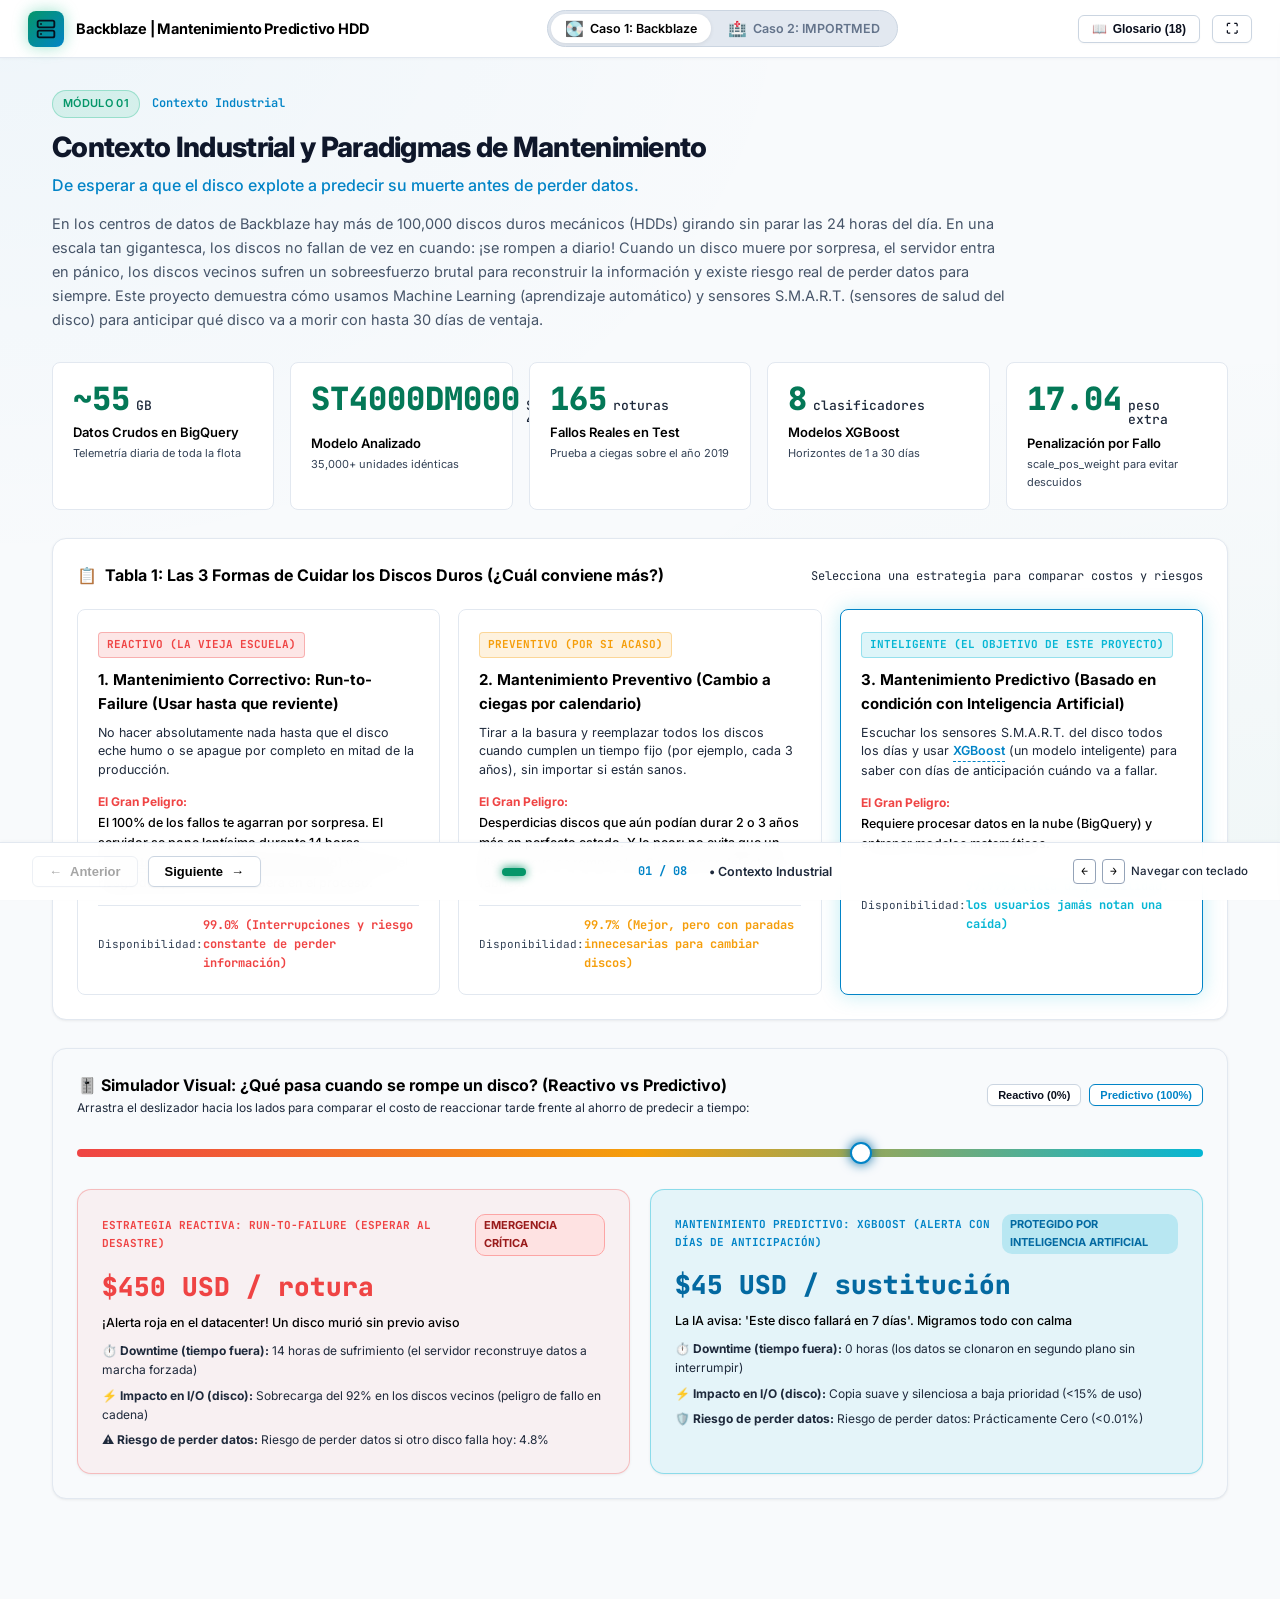
==== commit f46cc3b7: "new2 commit" ====
--- a/index.html
+++ b/index.html
@@ -24,11 +24,11 @@
        ============================================================ -->
   <div class="pres-container" id="pres-container">
 
-    <!-- Top Sticky Header -->
+    <!-- Top Sticky Header (Clean Minimalist Light Design) -->
     <header class="pres-header">
       <div class="brand-wrapper">
-        <div class="brand-logo" id="brand-logo" title="Data Analytics Predictive Maintenance">
-          <svg width="22" height="22" viewBox="0 0 24 24" fill="none" stroke="currentColor" stroke-width="2.2" stroke-linecap="round" stroke-linejoin="round">
+        <div class="brand-logo" id="brand-logo" title="Predictive Analytics">
+          <svg width="20" height="20" viewBox="0 0 24 24" fill="none" stroke="currentColor" stroke-width="2.2" stroke-linecap="round" stroke-linejoin="round">
             <rect x="2" y="2" width="20" height="8" rx="2" ry="2"></rect>
             <rect x="2" y="14" width="20" height="8" rx="2" ry="2"></rect>
             <line x1="6" y1="6" x2="6.01" y2="6"></line>
@@ -36,51 +36,26 @@
           </svg>
         </div>
         <div class="brand-info" id="brand-info">
-          <h1 id="header-title">Backblaze Data Center | Mantenimiento Predictivo HDD</h1>
-          <span id="header-subtitle">TELEMETRÍA S.M.A.R.T. &amp; MACHINE LEARNING • FLOTA ST4000DM000</span>
+          <h1 id="header-title">Backblaze | Mantenimiento Predictivo HDD</h1>
         </div>
       </div>
 
-      <!-- Case Switcher (Backblaze vs IMPORTMED) -->
+      <!-- Segmented Pill Case Switcher -->
       <div class="case-switcher" id="case-switcher">
-        <button class="btn-case active" id="btn-case-backblaze" data-case="backblaze" title="Caso 1: Datacenter Backblaze (Discos Duros)">
+        <button class="btn-case active" id="btn-case-backblaze" data-case="backblaze" title="Caso 1: Datacenter Backblaze">
           <span class="case-icon">💽</span>
           <span class="case-text">Caso 1: Backblaze</span>
-          <span class="case-tag">Referencia HDD</span>
         </button>
-        <button class="btn-case" id="btn-case-importmed" data-case="importmed" title="Caso 2: IMPORTMED S.A. (Parque Biomédico)">
+        <button class="btn-case" id="btn-case-importmed" data-case="importmed" title="Caso 2: IMPORTMED S.A.">
           <span class="case-icon">🏥</span>
-          <span class="case-text">Caso 2: IMPORTMED S.A.</span>
-          <span class="case-tag">Parque Biomédico</span>
+          <span class="case-text">Caso 2: IMPORTMED</span>
         </button>
       </div>
 
+      <!-- Essential Header Actions -->
       <div class="header-actions">
-        <div id="header-badges" style="display:flex; align-items:center; gap:8px;">
-          <span class="badge-tag" title="Métrica campeona de evaluación">
-            <span style="width:7px; height:7px; border-radius:50%; background:#06b6d4; display:inline-block; box-shadow:0 0 10px #06b6d4;"></span>
-            XGBoost F2 = 0.528
-          </span>
-          <span class="badge-tag badge-tag-alt" title="Conjunto independiente ciego">
-            <span style="width:7px; height:7px; border-radius:50%; background:#f97316; display:inline-block; box-shadow:0 0 10px #f97316;"></span>
-            165 Fallos Reales (test_2019)
-          </span>
-        </div>
-
-        <!-- View Mode Toggle -->
-        <button class="btn-header" id="btn-toggle-mode" title="Alternar entre modo presentación interactiva y lectura continua">
-          <span id="mode-icon">📑</span>
-          <span id="mode-text">Modo Continuo</span>
-        </button>
-
-        <!-- Autoplay Button -->
-        <button class="btn-header" id="btn-autoplay" title="Iniciar reproducción automática de diapositivas">
-          <span id="autoplay-icon">▶</span>
-          <span id="autoplay-text">Auto (15s)</span>
-        </button>
-
         <!-- Glossary Drawer Button -->
-        <button class="btn-header" id="btn-open-glossary" title="Ver Glosario de Términos de IA y Mantenimiento">
+        <button class="btn-header" id="btn-open-glossary" title="Ver Glosario de Términos">
           <span>📖</span>
           <span id="glossary-btn-text">Glosario</span>
         </button>
@@ -92,36 +67,13 @@
       </div>
     </header>
 
-    <!-- Main Workspace Body -->
+    <!-- Main Workspace Body (Full Width Content Canvas) -->
     <div class="pres-body">
-
-      <!-- Sticky Sidebar Navigation -->
-      <aside class="pres-sidebar" id="pres-sidebar">
-        <div class="sidebar-title">
-          <span>Estructura del Proyecto</span>
-          <span style="font-size:10px; color:var(--accent-cyan); font-family:var(--font-mono); font-weight:700;">8 SECCIONES</span>
-        </div>
-        <nav id="nav-list" style="display:flex; flex-direction:column; gap:6px;">
-          <!-- Dynamically populated from data.js -->
-        </nav>
-
-        <div style="margin-top:auto; padding:16px 10px 6px 10px; border-top:1px solid var(--border-subtle);">
-          <div style="font-size:11px; color:var(--text-dim); margin-bottom:8px; font-family:var(--font-mono);">
-            BACKBLAZE DATASET • 2013-2019
-          </div>
-          <button class="btn-header" style="width:100%; justify-content:center; background:rgba(6,182,212,0.1); border-color:rgba(6,182,212,0.3); color:var(--accent-cyan);" id="btn-sidebar-glossary">
-            📚 Glosario Técnico
-          </button>
-        </div>
-      </aside>
-
-      <!-- Main Dynamic Content Canvas -->
       <main class="pres-main" id="pres-main">
         <div id="sections-container">
           <!-- Sections injected dynamically by app.js -->
         </div>
       </main>
-
     </div>
 
     <!-- Bottom Sticky Navigation Bar -->
@@ -139,15 +91,16 @@
         <div class="slide-dots" id="slide-dots">
           <!-- Dots dynamically rendered -->
         </div>
-        <span id="slide-counter" style="font-family:var(--font-mono); font-size:12px; color:var(--text-muted); font-weight:700;">
+        <span id="slide-counter" style="font-family:var(--font-mono); font-size:12px; color:var(--accent-cyan); font-weight:700;">
           01 / 08
         </span>
+        <span id="slide-title-label" style="font-size:12.5px; color:var(--text-muted); font-weight:600; margin-left:8px;"></span>
       </div>
 
       <div style="display:flex; align-items:center; gap:16px;">
-        <span style="font-size:11px; color:var(--text-dim); display:inline-flex; align-items:center; gap:6px;">
-          <kbd style="background:rgba(255,255,255,0.08); padding:2px 6px; border-radius:4px; font-family:var(--font-mono); color:var(--text-muted);">←</kbd>
-          <kbd style="background:rgba(255,255,255,0.08); padding:2px 6px; border-radius:4px; font-family:var(--font-mono); color:var(--text-muted);">→</kbd>
+        <span style="font-size:11.5px; color:#1e293b; display:inline-flex; align-items:center; gap:6px; font-weight:500;">
+          <kbd style="background:#ffffff; border:1px solid #94a3b8; padding:2px 7px; border-radius:4px; font-family:var(--font-mono); color:#000000; font-weight:700;">←</kbd>
+          <kbd style="background:#ffffff; border:1px solid #94a3b8; padding:2px 7px; border-radius:4px; font-family:var(--font-mono); color:#000000; font-weight:700;">→</kbd>
           Navegar con teclado
         </span>
       </div>
--- a/css/styles.css
+++ b/css/styles.css
@@ -4,41 +4,54 @@
    =================================================================== */
 
 :root {
-  --bg-primary: #070b14;
-  --bg-secondary: #0d1424;
-  --bg-card: rgba(15, 23, 42, 0.72);
-  --bg-card-hover: rgba(22, 34, 60, 0.85);
-  --bg-glass: rgba(13, 20, 36, 0.65);
+  --bg-primary: #f8fafc;
+  --bg-secondary: #f1f5f9;
+  --bg-card: #ffffff;
+  --bg-card-hover: #ffffff;
+  --bg-glass: rgba(255, 255, 255, 0.95);
   
-  --border-subtle: rgba(255, 255, 255, 0.08);
-  --border-glow: rgba(6, 182, 212, 0.35);
-  --border-alert: rgba(239, 68, 68, 0.5);
-  --border-orange: rgba(249, 115, 22, 0.4);
+  --border-subtle: #e2e8f0;
+  --border-medium: #cbd5e1;
+  --border-glow: rgba(2, 132, 199, 0.25);
+  --border-alert: rgba(239, 68, 68, 0.35);
+  --border-orange: rgba(234, 88, 12, 0.35);
   
-  --text-main: #f8fafc;
-  --text-muted: #94a3b8;
-  --text-dim: #64748b;
+  --text-main: #000000;
+  --text-body: #0a0f1d;
+  --text-muted: #1e293b;
+  --text-dim: #334155;
   
-  --accent-cyan: #06b6d4;
-  --accent-cyan-glow: #00f0ff;
-  --accent-blue: #3b82f6;
-  --accent-orange: #f97316;
-  --accent-orange-glow: #ff8a3d;
-  --accent-emerald: #10b981;
-  --accent-emerald-glow: #34d399;
-  --accent-amber: #f59e0b;
-  --accent-rose: #ef4444;
-  --accent-purple: #8b5cf6;
+  --accent-cyan: #0284c7;
+  --accent-cyan-glow: #0369a1;
+  --accent-cyan-soft: #e0f2fe;
+  --accent-blue: #2563eb;
+  
+  --accent-emerald: #059669;
+  --accent-emerald-glow: #047857;
+  --accent-emerald-soft: #dcfce7;
+  
+  --accent-orange: #ea580c;
+  --accent-orange-glow: #c2410c;
+  --accent-orange-soft: #ffedd5;
+  
+  --accent-amber: #d97706;
+  --accent-amber-soft: #fef3c7;
+  --accent-rose: #dc2626;
+  --accent-rose-soft: #fee2e2;
+  --accent-purple: #7c3aed;
   
   --font-sans: 'Inter', -apple-system, BlinkMacSystemFont, "Segoe UI", Roboto, sans-serif;
   --font-mono: 'JetBrains Mono', 'Fira Code', Consolas, monospace;
   
-  --shadow-card: 0 10px 30px -10px rgba(0, 0, 0, 0.5), 0 0 1px 1px rgba(255, 255, 255, 0.05);
-  --shadow-glow: 0 0 25px rgba(16, 185, 129, 0.25);
-  --radius-lg: 16px;
-  --radius-md: 10px;
+  --shadow-card: 0 1px 3px 0 rgba(0, 0, 0, 0.06), 0 1px 2px -1px rgba(0, 0, 0, 0.04);
+  --shadow-card-hover: 0 6px 16px -2px rgba(15, 23, 42, 0.08), 0 2px 6px -1px rgba(15, 23, 42, 0.04);
+  --shadow-elevated: 0 12px 28px -4px rgba(15, 23, 42, 0.12), 0 4px 10px -2px rgba(15, 23, 42, 0.06);
+  --shadow-glow: 0 0 15px rgba(2, 132, 199, 0.15);
+  
+  --radius-lg: 14px;
+  --radius-md: 8px;
   --radius-sm: 6px;
-  --transition-smooth: all 0.3s cubic-bezier(0.16, 1, 0.3, 1);
+  --transition-smooth: all 0.22s cubic-bezier(0.16, 1, 0.3, 1);
 }
 
 /* Base & Reset */
@@ -51,15 +64,19 @@
 body {
   font-family: var(--font-sans);
   background: var(--bg-primary);
-  color: var(--text-main);
+  color: var(--text-body);
   line-height: 1.6;
   overflow-x: hidden;
   background-image: 
-    radial-gradient(circle at 15% 10%, rgba(16, 185, 129, 0.08) 0%, transparent 40%),
-    radial-gradient(circle at 85% 85%, rgba(6, 182, 212, 0.07) 0%, transparent 45%),
-    radial-gradient(circle at 50% 50%, rgba(15, 23, 42, 0.9) 0%, transparent 100%);
+    radial-gradient(at 0% 0%, rgba(2, 132, 199, 0.04) 0px, transparent 45%),
+    radial-gradient(at 100% 100%, rgba(5, 150, 105, 0.03) 0px, transparent 45%);
   background-attachment: fixed;
   min-height: 100vh;
+}
+
+h1, h2, h3, h4, h5, h6 {
+  color: var(--text-main);
+  font-weight: 700;
 }
 
 /* Presentation Frame Container */
@@ -72,18 +89,19 @@
 
 /* Top App Bar */
 .pres-header {
-  height: 64px;
-  background: rgba(9, 13, 22, 0.85);
-  backdrop-filter: blur(16px);
-  -webkit-backdrop-filter: blur(16px);
+  height: 58px;
+  background: rgba(255, 255, 255, 0.95);
+  backdrop-filter: blur(12px);
+  -webkit-backdrop-filter: blur(12px);
   border-bottom: 1px solid var(--border-subtle);
   display: flex;
   align-items: center;
   justify-content: space-between;
-  padding: 0 24px;
+  padding: 0 28px;
   position: sticky;
   top: 0;
   z-index: 100;
+  box-shadow: 0 1px 3px rgba(0, 0, 0, 0.03);
 }
 
 .brand-wrapper {
@@ -107,10 +125,10 @@
 }
 
 .brand-info h1 {
-  font-size: 15px;
-  font-weight: 700;
-  letter-spacing: -0.02em;
-  color: #fff;
+  font-size: 14.5px;
+  font-weight: 700;
+  letter-spacing: -0.015em;
+  color: var(--text-main);
 }
 
 .brand-info span {
@@ -141,23 +159,24 @@
 }
 
 .btn-header {
-  background: var(--bg-card);
-  border: 1px solid var(--border-subtle);
-  color: var(--text-main);
+  background: #ffffff;
+  border: 1px solid var(--border-medium);
+  color: var(--text-body);
   font-size: 12px;
   font-weight: 600;
-  padding: 6px 14px;
+  padding: 6px 13px;
   border-radius: var(--radius-sm);
   cursor: pointer;
   display: inline-flex;
   align-items: center;
-  gap: 8px;
-  transition: var(--transition-smooth);
+  gap: 6px;
+  transition: var(--transition-smooth);
+  box-shadow: 0 1px 2px rgba(0, 0, 0, 0.03);
 }
 
 .btn-header:hover {
   background: rgba(255, 255, 255, 0.1);
-  border-color: rgba(255, 255, 255, 0.2);
+  border-color: var(--border-subtle);
   transform: translateY(-1px);
 }
 
@@ -169,28 +188,14 @@
 
 /* Main Layout Area */
 .pres-body {
-  display: flex;
+  display: block;
+  width: 100%;
   flex: 1;
-  position: relative;
 }
 
 /* Sidebar Navigation */
 .pres-sidebar {
-  width: 280px;
-  background: rgba(11, 16, 27, 0.7);
-  backdrop-filter: blur(12px);
-  -webkit-backdrop-filter: blur(12px);
-  border-right: 1px solid var(--border-subtle);
-  padding: 20px 12px;
-  display: flex;
-  flex-direction: column;
-  gap: 6px;
-  position: sticky;
-  top: 64px;
-  height: calc(100vh - 64px);
-  overflow-y: auto;
-  transition: var(--transition-smooth);
-  z-index: 40;
+  display: none !important;
 }
 
 .pres-sidebar::-webkit-scrollbar {
@@ -230,14 +235,14 @@
 }
 
 .nav-item:hover {
-  color: #fff;
+  color: var(--text-main);
   background: rgba(255, 255, 255, 0.04);
   transform: translateX(3px);
 }
 
 .nav-item.active {
   background: linear-gradient(90deg, rgba(16, 185, 129, 0.15) 0%, rgba(6, 182, 212, 0.05) 100%);
-  color: #fff;
+  color: var(--text-main);
   border: 1px solid rgba(16, 185, 129, 0.35);
   box-shadow: 0 0 20px rgba(16, 185, 129, 0.15);
 }
@@ -271,12 +276,11 @@
 
 /* Content Viewport */
 .pres-main {
-  flex: 1;
-  padding: 36px 48px 100px 48px;
-  max-width: 1280px;
+  max-width: 1240px;
   margin: 0 auto;
+  padding: 32px 32px 100px 32px;
   width: 100%;
-  animation: fadeIn 0.4s ease-out;
+  animation: fadeIn 0.35s ease-out;
 }
 
 @keyframes fadeIn {
@@ -297,15 +301,14 @@
 }
 
 .section-title {
-  font-size: 32px;
+  font-size: 28px;
   font-weight: 800;
-  letter-spacing: -0.03em;
-  color: #fff;
+  letter-spacing: -0.025em;
+  color: #0f172a !important;
   line-height: 1.25;
   margin-bottom: 8px;
-  background: linear-gradient(135deg, #ffffff 40%, #cbd5e1 100%);
-  -webkit-background-clip: text;
-  -webkit-text-fill-color: transparent;
+  background: none !important;
+  -webkit-text-fill-color: initial !important;
 }
 
 .section-tagline {
@@ -317,16 +320,14 @@
 
 .section-desc {
   font-size: 14.5px;
-  color: var(--text-muted);
-  max-width: 900px;
-  line-height: 1.7;
+  color: #475569;
+  max-width: 960px;
+  line-height: 1.65;
 }
 
 /* Glassmorphic Cards */
 .glass-card {
-  background: var(--bg-card);
-  backdrop-filter: blur(16px);
-  -webkit-backdrop-filter: blur(16px);
+  background: #ffffff;
   border: 1px solid var(--border-subtle);
   border-radius: var(--radius-lg);
   padding: 24px;
@@ -360,7 +361,7 @@
 }
 
 .kpi-card {
-  background: rgba(15, 23, 42, 0.6);
+  background: #ffffff;
   border: 1px solid var(--border-subtle);
   border-radius: var(--radius-md);
   padding: 18px 20px;
@@ -392,7 +393,7 @@
 .kpi-label {
   font-size: 13px;
   font-weight: 600;
-  color: #fff;
+  color: var(--text-main);
   margin-top: 6px;
 }
 
@@ -404,14 +405,15 @@
 
 /* Interactive Slider (Before vs After) */
 .slider-container {
-  margin: 32px 0;
+  margin: 28px 0;
   position: relative;
   border-radius: var(--radius-lg);
   overflow: hidden;
-  border: 1px solid var(--border-subtle);
-  background: #080d16;
-  height: 440px;
+  border: 1px solid var(--border-medium);
+  background: #ffffff;
+  height: 420px;
   user-select: none;
+  box-shadow: var(--shadow-card);
 }
 
 .slider-side {
@@ -427,7 +429,7 @@
 
 .slider-before {
   left: 0;
-  background: radial-gradient(circle at 20% 30%, rgba(239, 68, 68, 0.15), rgba(9, 13, 22, 0.95));
+  background: radial-gradient(circle at 20% 30%, rgba(239, 68, 68, 0.08), rgba(255, 255, 255, 0.98));
   clip-path: polygon(0 0, 50% 0, 50% 100%, 0 100%);
   transition: clip-path 0.05s ease-out;
   border-right: 2px solid var(--accent-rose);
@@ -435,7 +437,7 @@
 
 .slider-after {
   right: 0;
-  background: radial-gradient(circle at 80% 30%, rgba(16, 185, 129, 0.15), rgba(9, 13, 22, 0.95));
+  background: radial-gradient(circle at 80% 30%, rgba(16, 185, 129, 0.08), rgba(255, 255, 255, 0.98));
 }
 
 .slider-badge {
@@ -471,32 +473,33 @@
 }
 
 .stat-item {
-  background: rgba(0, 0, 0, 0.45);
-  border: 1px solid rgba(255, 255, 255, 0.08);
+  background: #ffffff;
+  border: 1.5px solid var(--border-subtle);
   border-radius: var(--radius-sm);
   padding: 12px 14px;
+  box-shadow: 0 1px 3px rgba(0, 0, 0, 0.03);
 }
 
 .stat-item .stat-label {
   font-size: 11px;
   color: var(--text-muted);
   text-transform: uppercase;
-  font-weight: 600;
+  font-weight: 700;
 }
 
 .stat-item .stat-val {
   font-size: 16px;
-  font-weight: 700;
+  font-weight: 800;
   margin-top: 4px;
   font-family: var(--font-mono);
 }
 
 .stat-item.alert .stat-val {
-  color: #f87171;
+  color: #dc2626;
 }
 
 .stat-item.success .stat-val {
-  color: #34d399;
+  color: #059669;
 }
 
 /* Slider Drag Handle */
@@ -506,10 +509,10 @@
   bottom: 0;
   left: 50%;
   width: 4px;
-  background: #fff;
+  background: var(--accent-cyan);
   cursor: ew-resize;
   z-index: 10;
-  box-shadow: 0 0 15px rgba(255, 255, 255, 0.8);
+  box-shadow: 0 0 10px rgba(2, 132, 199, 0.5);
   transform: translateX(-50%);
 }
 
@@ -520,15 +523,15 @@
   transform: translate(-50%, -50%);
   width: 44px;
   height: 44px;
-  background: #0f172a;
-  border: 2px solid #fff;
+  background: #ffffff;
+  border: 2.5px solid var(--accent-cyan);
   border-radius: 50%;
   display: flex;
   align-items: center;
   justify-content: center;
-  color: #fff;
+  color: var(--accent-cyan);
   font-size: 14px;
-  box-shadow: 0 0 20px rgba(0, 0, 0, 0.8);
+  box-shadow: 0 4px 14px rgba(2, 132, 199, 0.25);
 }
 
 /* 4 Levels Stair/Pyramid */
@@ -581,7 +584,7 @@
 .level-title {
   font-size: 18px;
   font-weight: 700;
-  color: #fff;
+  color: var(--text-main);
   margin-bottom: 6px;
 }
 
@@ -593,11 +596,13 @@
 }
 
 .level-detail-box {
-  background: rgba(15, 23, 42, 0.85);
-  border: 1px solid var(--border-subtle);
+  background: #ffffff;
+  border: 1.5px solid var(--border-subtle);
   border-radius: var(--radius-md);
   padding: 24px;
   margin-top: 16px;
+  box-shadow: 0 4px 16px rgba(15, 23, 42, 0.05);
+  color: #000000;
   animation: fadeIn 0.3s ease;
 }
 
@@ -649,7 +654,7 @@
   width: 48px;
   height: 48px;
   border-radius: 50%;
-  background: #0b111e;
+  background: #f8fafc;
   border: 2px solid rgba(255, 255, 255, 0.2);
   display: flex;
   align-items: center;
@@ -664,7 +669,7 @@
 
 .timeline-node:hover .timeline-dot {
   border-color: var(--accent-emerald);
-  color: #fff;
+  color: var(--text-main);
   transform: scale(1.1);
 }
 
@@ -687,7 +692,7 @@
 }
 
 .timeline-node.active .timeline-node-title {
-  color: #fff;
+  color: var(--text-main);
   font-weight: 700;
 }
 
@@ -704,7 +709,7 @@
 .pipeline-step {
   flex: 1;
   min-width: 170px;
-  background: rgba(15, 23, 42, 0.7);
+  background: #ffffff;
   border: 1px solid var(--border-subtle);
   border-radius: var(--radius-md);
   padding: 16px;
@@ -734,7 +739,7 @@
 .pipeline-name {
   font-size: 14px;
   font-weight: 700;
-  color: #fff;
+  color: var(--text-main);
   margin-bottom: 8px;
 }
 
@@ -746,11 +751,12 @@
 
 /* Interactive Balance Scale (F2-Score) */
 .balance-simulator {
-  background: rgba(15, 23, 42, 0.75);
-  border: 1px solid var(--border-subtle);
+  background: #ffffff;
+  border: 1.5px solid var(--border-subtle);
   border-radius: var(--radius-lg);
   padding: 28px;
   margin: 28px 0;
+  box-shadow: 0 4px 16px rgba(15, 23, 42, 0.05);
 }
 
 .scale-visual-wrapper {
@@ -776,7 +782,7 @@
 .scale-beam {
   width: 380px;
   height: 8px;
-  background: linear-gradient(90deg, #38bdf8, #10b981);
+  background: linear-gradient(90deg, #0284c7, #059669);
   border-radius: 4px;
   position: absolute;
   bottom: 60px;
@@ -800,14 +806,17 @@
 .pan-plate {
   width: 80px;
   height: 48px;
-  background: rgba(15, 23, 42, 0.95);
-  border: 2px solid var(--border-subtle);
+  background: #f1f5f9;
+  border: 2px solid #cbd5e1;
   border-radius: 8px;
   display: flex;
   flex-direction: column;
   align-items: center;
   justify-content: center;
   font-size: 11px;
+  color: #000000;
+  font-weight: 600;
+}
   font-weight: 700;
   box-shadow: 0 8px 20px rgba(0, 0, 0, 0.5);
 }
@@ -857,7 +866,7 @@
 }
 
 .tournament-table th {
-  background: rgba(11, 16, 27, 0.9);
+  background: #f8fafc;
   padding: 16px 18px;
   font-size: 12px;
   font-weight: 700;
@@ -871,7 +880,7 @@
 }
 
 .tournament-table th:hover {
-  color: #fff;
+  color: var(--text-main);
   background: rgba(255, 255, 255, 0.05);
 }
 
@@ -888,13 +897,14 @@
 .tournament-table td {
   padding: 16px 18px;
   font-size: 13.5px;
-  border-bottom: 1px solid rgba(255, 255, 255, 0.04);
-  color: #e2e8f0;
+  border-bottom: 1px solid var(--border-subtle);
+  color: #000000;
+  font-weight: 500;
   transition: var(--transition-smooth);
 }
 
 .tournament-table tr:hover td {
-  background: rgba(255, 255, 255, 0.03);
+  background: #f1f5f9;
 }
 
 .tournament-table tr.winner-row {
@@ -912,7 +922,7 @@
 
 .model-name-title {
   font-weight: 700;
-  color: #fff;
+  color: var(--text-main);
   font-size: 14px;
 }
 
@@ -942,7 +952,7 @@
 }
 
 .term-ref:hover {
-  color: #fff;
+  color: var(--text-main);
   border-bottom-color: var(--accent-emerald);
   text-shadow: 0 0 10px rgba(6, 182, 212, 0.6);
 }
@@ -971,17 +981,16 @@
 .glossary-drawer {
   position: fixed;
   top: 0;
-  right: -480px;
-  width: 460px;
-  max-width: 90vw;
-  height: 100vh;
-  background: #0b111e;
-  border-left: 1px solid var(--border-subtle);
-  box-shadow: -15px 0 40px rgba(0, 0, 0, 0.8);
-  z-index: 210;
+  right: -420px;
+  bottom: 0;
+  width: 400px;
+  background: #ffffff;
+  border-left: 1px solid var(--border-medium);
+  box-shadow: var(--shadow-elevated);
+  z-index: 200;
+  transition: right 0.3s cubic-bezier(0.16, 1, 0.3, 1);
   display: flex;
   flex-direction: column;
-  transition: right 0.35s cubic-bezier(0.16, 1, 0.3, 1);
 }
 
 .glossary-drawer.open {
@@ -989,8 +998,9 @@
 }
 
 .drawer-header {
-  padding: 20px 24px;
+  padding: 16px 20px;
   border-bottom: 1px solid var(--border-subtle);
+  background: #f8fafc;
   display: flex;
   align-items: center;
   justify-content: space-between;
@@ -999,7 +1009,7 @@
 .drawer-header h3 {
   font-size: 16px;
   font-weight: 700;
-  color: #fff;
+  color: var(--text-main);
   display: flex;
   align-items: center;
   gap: 10px;
@@ -1017,7 +1027,7 @@
 }
 
 .drawer-close-btn:hover {
-  color: #fff;
+  color: var(--text-main);
   background: rgba(255, 255, 255, 0.1);
 }
 
@@ -1028,11 +1038,11 @@
 
 .drawer-input {
   width: 100%;
-  background: rgba(15, 23, 42, 0.8);
+  background: #ffffff;
   border: 1px solid var(--border-subtle);
   border-radius: var(--radius-sm);
   padding: 10px 14px;
-  color: #fff;
+  color: var(--text-main);
   font-size: 13px;
   outline: none;
 }
@@ -1051,7 +1061,7 @@
 }
 
 .term-card {
-  background: rgba(15, 23, 42, 0.6);
+  background: #ffffff;
   border: 1px solid var(--border-subtle);
   border-radius: var(--radius-md);
   padding: 16px;
@@ -1067,7 +1077,7 @@
 .term-name {
   font-size: 15px;
   font-weight: 700;
-  color: #fff;
+  color: var(--text-main);
   margin-bottom: 2px;
 }
 
@@ -1087,8 +1097,9 @@
 
 .term-context {
   font-size: 11.5px;
-  color: #cbd5e1;
-  background: rgba(0, 0, 0, 0.3);
+  color: #000000;
+  font-weight: 500;
+  background: var(--bg-secondary);
   padding: 8px 10px;
   border-left: 3px solid var(--accent-emerald);
   border-radius: 0 4px 4px 0;
@@ -1096,20 +1107,21 @@
 
 /* Bottom Presentation Controls Bar */
 .pres-footer-bar {
+  height: 58px;
+  background: rgba(255, 255, 255, 0.95);
+  backdrop-filter: blur(12px);
+  -webkit-backdrop-filter: blur(12px);
+  border-top: 1px solid var(--border-subtle);
   position: fixed;
   bottom: 0;
   left: 0;
   right: 0;
-  height: 60px;
-  background: rgba(9, 13, 22, 0.92);
-  backdrop-filter: blur(16px);
-  -webkit-backdrop-filter: blur(16px);
-  border-top: 1px solid var(--border-subtle);
   display: flex;
   align-items: center;
   justify-content: space-between;
   padding: 0 32px;
-  z-index: 50;
+  z-index: 90;
+  box-shadow: 0 -1px 4px rgba(0, 0, 0, 0.03);
 }
 
 .footer-nav-buttons {
@@ -1119,10 +1131,10 @@
 }
 
 .btn-nav-action {
-  background: var(--bg-card);
-  border: 1px solid var(--border-subtle);
-  color: #fff;
-  padding: 8px 16px;
+  background: #ffffff;
+  border: 1px solid var(--border-medium);
+  color: var(--text-main);
+  padding: 7px 16px;
   border-radius: var(--radius-sm);
   font-size: 13px;
   font-weight: 600;
@@ -1131,6 +1143,7 @@
   align-items: center;
   gap: 8px;
   transition: var(--transition-smooth);
+  box-shadow: 0 1px 2px rgba(0, 0, 0, 0.04);
 }
 
 .btn-nav-action:hover:not(:disabled) {
@@ -1176,19 +1189,17 @@
 /* Floating Tooltip */
 .floating-tooltip {
   position: fixed;
-  background: rgba(13, 20, 36, 0.94);
-  backdrop-filter: blur(16px);
-  -webkit-backdrop-filter: blur(16px);
-  border: 1px solid var(--accent-cyan);
-  border-top: 3px solid var(--accent-cyan-glow);
+  background: #ffffff;
+  border: 1.5px solid #cbd5e1;
+  border-top: 3.5px solid var(--accent-cyan);
   border-radius: var(--radius-md);
   padding: 14px 16px;
   font-size: 12.5px;
-  color: #fff;
+  color: #000000;
   max-width: 360px;
   pointer-events: none;
   z-index: 9999;
-  box-shadow: 0 14px 35px rgba(0, 0, 0, 0.75), 0 0 20px rgba(6, 182, 212, 0.25);
+  box-shadow: 0 10px 30px rgba(15, 23, 42, 0.15);
   opacity: 0;
   transition: opacity 0.2s cubic-bezier(0.16, 1, 0.3, 1), transform 0.2s ease;
   transform: translateY(6px);
@@ -1202,7 +1213,7 @@
 .tooltip-term-title {
   font-size: 13.5px;
   font-weight: 800;
-  color: #fff;
+  color: var(--text-main);
   display: flex;
   align-items: center;
   justify-content: space-between;
@@ -1223,29 +1234,34 @@
 
 .tooltip-def-text {
   font-size: 12px;
-  color: #cbd5e1;
+  color: #000000;
+  font-weight: 500;
   line-height: 1.45;
   margin-bottom: 8px;
 }
 
 .tooltip-project-box {
-  background: rgba(249, 115, 22, 0.1);
+  background: #fff7ed;
+  border: 1px solid #fed7aa;
   border-left: 3px solid var(--accent-orange);
   padding: 8px 10px;
   border-radius: 4px;
   margin-bottom: 8px;
   font-size: 11.5px;
-  color: #fed7aa;
+  color: #7c2d12;
+  font-weight: 500;
   line-height: 1.4;
 }
 
 .tooltip-analogy-box {
-  background: rgba(16, 185, 129, 0.08);
+  background: #f0fdf4;
+  border: 1px solid #bbf7d0;
   border-left: 3px solid var(--accent-emerald);
   padding: 6px 10px;
   border-radius: 4px;
   font-size: 11px;
-  color: #a7f3d0;
+  color: #064e3b;
+  font-weight: 500;
   line-height: 1.4;
   margin-bottom: 6px;
 }
@@ -1353,7 +1369,7 @@
 .strategy-name {
   font-size: 17px;
   font-weight: 700;
-  color: #fff;
+  color: var(--text-main);
   margin-bottom: 10px;
 }
 
@@ -1369,7 +1385,8 @@
   justify-content: space-between;
   align-items: center;
   padding: 8px 12px;
-  background: rgba(0, 0, 0, 0.35);
+  background: #f1f5f9;
+  border: 1px solid var(--border-subtle);
   border-radius: var(--radius-sm);
   font-size: 12px;
   margin-top: 8px;
@@ -1401,9 +1418,9 @@
 }
 
 .comparison-table th {
-  background: rgba(11, 16, 27, 0.85);
+  background: #f1f5f9;
   padding: 16px 20px;
-  color: var(--text-muted);
+  color: #000000;
   font-weight: 700;
   font-size: 12px;
   text-transform: uppercase;
@@ -1413,17 +1430,18 @@
 
 .comparison-table td {
   padding: 16px 20px;
-  border-bottom: 1px solid rgba(255, 255, 255, 0.04);
-  color: #e2e8f0;
+  border-bottom: 1px solid var(--border-subtle);
+  color: #000000;
+  font-weight: 500;
 }
 
 .comparison-table tr:hover td {
-  background: rgba(255, 255, 255, 0.02);
+  background: #f8fafc;
 }
 
 .criterio-cell {
   font-weight: 600;
-  color: #fff;
+  color: var(--text-main);
 }
 
 .predictive-cell {
@@ -1434,7 +1452,7 @@
 
 /* Math & Formulas Banner */
 .math-banner {
-  background: rgba(15, 23, 42, 0.8);
+  background: #ffffff;
   border: 1px solid rgba(59, 130, 246, 0.3);
   border-radius: var(--radius-md);
   padding: 18px 22px;
@@ -1450,7 +1468,7 @@
   font-family: var(--font-mono);
   color: #38bdf8;
   font-size: 14px;
-  background: rgba(0, 0, 0, 0.4);
+  background: var(--bg-secondary);
   padding: 8px 16px;
   border-radius: var(--radius-sm);
   border: 1px solid rgba(255, 255, 255, 0.06);
@@ -1458,7 +1476,7 @@
 
 /* Leakage Simulation Box */
 .leakage-control-box {
-  background: rgba(15, 23, 42, 0.7);
+  background: #ffffff;
   border: 1px solid var(--border-subtle);
   border-radius: var(--radius-md);
   padding: 20px;
@@ -1500,12 +1518,12 @@
 .leakage-metric-card {
   padding: 12px 16px;
   border-radius: var(--radius-sm);
-  background: rgba(0, 0, 0, 0.4);
+  background: var(--bg-secondary);
 }
 
 /* Algorithm Visual Bar Chart */
 .perf-chart-box {
-  background: rgba(15, 23, 42, 0.6);
+  background: #ffffff;
   border: 1px solid var(--border-subtle);
   border-radius: var(--radius-md);
   padding: 22px;
@@ -1532,7 +1550,7 @@
 
 .chart-name {
   font-weight: 600;
-  color: #fff;
+  color: var(--text-main);
 }
 
 .chart-val {
@@ -1571,7 +1589,7 @@
 
 /* Simulated MLOps Dashboard in Section 8 */
 .sim-dashboard {
-  background: rgba(11, 16, 27, 0.8);
+  background: #f8fafc;
   border: 1px solid rgba(16, 185, 129, 0.3);
   border-radius: var(--radius-lg);
   padding: 28px;
@@ -1623,7 +1641,7 @@
 }
 
 .sim-alert-card {
-  background: rgba(15, 23, 42, 0.7);
+  background: #ffffff;
   border: 1px solid var(--border-subtle);
   border-radius: var(--radius-md);
   padding: 18px;
@@ -1634,7 +1652,7 @@
 }
 
 .sim-alert-card:hover {
-  border-color: rgba(255, 255, 255, 0.2);
+  border-color: var(--border-subtle);
   transform: translateY(-2px);
 }
 
@@ -1664,7 +1682,7 @@
 .btn-gmao-action {
   background: rgba(16, 185, 129, 0.15);
   border: 1px solid var(--accent-emerald);
-  color: #fff;
+  color: var(--text-main);
   font-size: 12px;
   font-weight: 600;
   padding: 8px 12px;
@@ -1722,7 +1740,7 @@
 .roadmap-title {
   font-size: 14.5px;
   font-weight: 700;
-  color: #fff;
+  color: var(--text-main);
   margin-bottom: 8px;
 }
 
@@ -1745,12 +1763,13 @@
 }
 
 .toast {
-  background: #0f172a;
-  border: 1px solid var(--accent-emerald);
-  box-shadow: 0 10px 30px rgba(0, 0, 0, 0.7), 0 0 20px rgba(16, 185, 129, 0.3);
+  background: #ffffff;
+  border: 1.5px solid var(--accent-emerald);
+  box-shadow: 0 10px 30px rgba(15, 23, 42, 0.12), 0 0 15px rgba(5, 150, 105, 0.15);
   border-radius: var(--radius-md);
   padding: 14px 18px;
-  color: #fff;
+  color: #000000;
+  font-weight: 500;
   font-size: 13px;
   display: flex;
   align-items: center;
@@ -1805,7 +1824,7 @@
 
 .strat-card:hover {
   transform: translateY(-3px);
-  border-color: rgba(255, 255, 255, 0.2);
+  border-color: var(--border-subtle);
   box-shadow: 0 10px 25px rgba(0, 0, 0, 0.4);
 }
 
@@ -1826,7 +1845,7 @@
 }
 
 .sim-slider-container {
-  background: rgba(13, 20, 36, 0.7);
+  background: #f8fafc;
   border: 1px solid var(--border-subtle);
   border-radius: var(--radius-lg);
   padding: 24px;
@@ -1879,7 +1898,7 @@
 
 .maturity-step-card:hover {
   background: var(--bg-card-hover);
-  border-color: rgba(255, 255, 255, 0.2);
+  border-color: var(--border-subtle);
   transform: translateX(6px);
 }
 
@@ -1914,7 +1933,7 @@
 .step-title {
   font-size: 16px;
   font-weight: 700;
-  color: #fff;
+  color: var(--text-main);
   margin-bottom: 4px;
   display: flex;
   align-items: center;
@@ -2022,7 +2041,7 @@
   font-size: 11px;
   font-family: var(--font-mono);
   font-weight: 700;
-  color: #fff;
+  color: var(--text-main);
 }
 
 .growth-year-label {
@@ -2066,14 +2085,17 @@
   width: 24px;
   height: 24px;
   border-radius: 50%;
-  background: #0f172a;
-  border: 2px solid var(--accent-cyan);
+  background: #ffffff;
+  border: 2.5px solid var(--accent-cyan);
   display: flex;
   align-items: center;
   justify-content: center;
   font-size: 10px;
+  color: var(--accent-cyan);
   font-weight: 800;
   font-family: var(--font-mono);
+  box-shadow: 0 2px 6px rgba(2, 132, 199, 0.2);
+}
   color: var(--accent-cyan);
   box-shadow: 0 0 10px rgba(6, 182, 212, 0.4);
   z-index: 2;
@@ -2097,7 +2119,7 @@
 
 .timeline-v-card:hover {
   background: var(--bg-card-hover);
-  border-color: rgba(255, 255, 255, 0.2);
+  border-color: var(--border-subtle);
 }
 
 .timeline-v-item.expanded .timeline-v-card {
@@ -2106,15 +2128,16 @@
 }
 
 .script-code-box {
-  background: #050811;
-  border: 1px solid rgba(255, 255, 255, 0.1);
+  background: #f8fafc;
+  border: 1.5px solid #cbd5e1;
   border-radius: var(--radius-sm);
   margin-top: 14px;
   padding: 14px;
   position: relative;
   font-family: var(--font-mono);
   font-size: 12px;
-  color: #e2e8f0;
+  color: #000000;
+  font-weight: 500;
   overflow-x: auto;
 }
 
@@ -2122,11 +2145,12 @@
   position: absolute;
   top: 8px;
   right: 8px;
-  background: rgba(255, 255, 255, 0.1);
-  border: 1px solid rgba(255, 255, 255, 0.15);
-  color: #fff;
+  background: #ffffff;
+  border: 1px solid #cbd5e1;
+  color: #000000;
   font-size: 11px;
-  padding: 3px 8px;
+  font-weight: 600;
+  padding: 4px 10px;
   border-radius: 4px;
   cursor: pointer;
   transition: var(--transition-smooth);
@@ -2134,7 +2158,8 @@
 
 .btn-copy-script:hover {
   background: var(--accent-cyan);
-  color: #000;
+  color: #ffffff;
+  border-color: var(--accent-cyan);
 }
 
 /* --- Section 5: Pipeline Flowchart --- */
@@ -2207,7 +2232,7 @@
 
 .xgb-row-hover:hover td {
   border-color: rgba(16, 185, 129, 0.4) !important;
-  color: #fff !important;
+  color: var(--text-main) !important;
 }
 
 /* --- Section 7: SHAP Horizontal Bar Chart --- */
@@ -2231,15 +2256,15 @@
 }
 
 .shap-bar-row:hover {
-  background: rgba(255, 255, 255, 0.05);
+  background: #f1f5f9;
 }
 
 .shap-label {
   width: 240px;
   font-size: 13px;
   font-family: var(--font-mono);
-  font-weight: 600;
-  color: #e2e8f0;
+  font-weight: 700;
+  color: #000000;
   white-space: nowrap;
   overflow: hidden;
   text-overflow: ellipsis;
@@ -2266,7 +2291,7 @@
   font-size: 11px;
   font-family: var(--font-mono);
   font-weight: 700;
-  color: #fff;
+  color: var(--text-main);
 }
 
 .shap-fill.heuristic {
@@ -2324,7 +2349,7 @@
 .counter-label {
   font-size: 14px;
   font-weight: 700;
-  color: #fff;
+  color: var(--text-main);
   margin-bottom: 4px;
 }
 
@@ -2364,8 +2389,8 @@
 
 .formula-tab-btn:hover {
   background: rgba(255, 255, 255, 0.1);
-  color: #fff;
-  border-color: rgba(255, 255, 255, 0.2);
+  color: var(--text-main);
+  border-color: var(--border-subtle);
 }
 
 .formula-tab-btn.active-formula-tab {
@@ -2376,46 +2401,41 @@
 }
 
 .formula-display-card {
-  background: #050811;
-  border: 1px solid rgba(255, 255, 255, 0.08);
+  background: #ffffff;
+  border: 1.5px solid #cbd5e1;
   border-radius: var(--radius-md);
   padding: 24px;
   position: relative;
   overflow: hidden;
-}
-
-.formula-math-render {
-  background: radial-gradient(ellipse at center, rgba(13, 27, 42, 0.95) 0%, rgba(5, 10, 20, 0.98) 100%);
-  border: 1px solid rgba(6, 182, 212, 0.35);
-  border-radius: var(--radius-md);
-  padding: 22px 28px;
-  text-align: center;
-  margin: 16px 0;
-  box-shadow: inset 0 0 30px rgba(6, 182, 212, 0.08), 0 8px 24px rgba(0, 0, 0, 0.45);
-  overflow-x: auto;
-  line-height: 1.6;
-}
-
+  box-shadow: 0 4px 16px rgba(15, 23, 42, 0.05);
+}
+
+.formula-math-render,
 .math-card-highlight {
-  background: radial-gradient(ellipse at center, rgba(15, 23, 42, 0.96) 0%, rgba(6, 12, 24, 0.98) 100%) !important;
-  border: 1px solid rgba(6, 182, 212, 0.3) !important;
+  background: #ffffff !important;
+  border: 1.5px solid #cbd5e1 !important;
   border-radius: var(--radius-md) !important;
-  box-shadow: 0 4px 20px rgba(0, 0, 0, 0.35), inset 0 0 25px rgba(6, 182, 212, 0.08) !important;
-}
-
-/* KaTeX Formula Typography & Dark Theme Customization */
+  padding: 24px 28px !important;
+  text-align: center !important;
+  margin: 16px 0 !important;
+  box-shadow: 0 4px 16px rgba(15, 23, 42, 0.05), inset 0 1px 2px rgba(0, 0, 0, 0.02) !important;
+  overflow-x: auto !important;
+  line-height: 1.6 !important;
+}
+
+/* KaTeX Formula Typography — Crisp Pure Black Academic Math */
 .katex {
-  font-size: 1.25em !important;
-  color: #f8fafc !important;
+  font-size: 1.3em !important;
+  color: #000000 !important;
   text-rendering: geometricPrecision;
   letter-spacing: normal;
 }
 
 .katex-display {
-  margin: 0.5em 0 !important;
+  margin: 0.6em 0 !important;
   overflow-x: auto;
   overflow-y: hidden;
-  padding: 8px 0;
+  padding: 6px 0;
 }
 
 .katex-display > .katex {
@@ -2424,60 +2444,49 @@
   white-space: nowrap;
 }
 
-/* Vibrant Math Color Highlights for Scientific Elegance */
-.katex .mord.mathnormal {
-  color: #38bdf8 !important; /* Electric Cyan for Variables: L, y, f_t, x_i */
-  font-style: italic;
-}
-
-.katex .mop {
-  color: #34d399 !important; /* Vivid Emerald for Big Operators: \sum, \max */
-  font-weight: 600;
-}
-
-.katex .mbin,
-.katex .mrel {
-  color: #fb923c !important; /* Warm Amber for Relations and Operators: =, +, \approx, \times */
+/* Ensure ALL mathematical elements render in crisp pitch black */
+.katex,
+.katex * {
+  color: #000000 !important;
 }
 
 .katex .mfrac .frac-line {
-  border-bottom: 2px solid rgba(255, 255, 255, 0.5) !important;
+  border-bottom: 2.2px solid #000000 !important;
 }
 
 .katex .mord.text {
-  color: #f1f5f9 !important;
-  font-family: var(--font-main) !important;
-  font-weight: 500;
+  color: #000000 !important;
+  font-family: var(--font-sans) !important;
+  font-weight: 700 !important;
 }
 
 .katex .mathbf {
-  color: #a78bfa !important; /* Soft Purple for Bold Values (17.04) */
-  font-weight: 800;
-}
-
-.katex .minner {
-  color: #bae6fd;
+  color: #000000 !important;
+  font-weight: 800 !important;
 }
 
 .math-fallback {
   font-family: var(--font-mono);
   font-size: 14px;
-  color: #38bdf8;
-  background: rgba(6, 182, 212, 0.1);
-  padding: 4px 10px;
-  border-radius: 4px;
+  color: #000000;
+  background: #f1f5f9;
+  border: 1px solid #cbd5e1;
+  padding: 6px 12px;
+  border-radius: 6px;
   display: inline-block;
 }
 
 .formula-analogy-box {
-  background: rgba(249, 115, 22, 0.08);
-  border-left: 3px solid var(--accent-orange);
-  border-radius: 4px;
-  padding: 14px 16px;
+  background: #fffbeb;
+  border: 1px solid #fde68a;
+  border-left: 4px solid #d97706;
+  border-radius: 8px;
+  padding: 14px 18px;
   margin: 16px 0;
   font-size: 13.5px;
-  color: #fed7aa;
-  line-height: 1.55;
+  color: #000000;
+  font-weight: 500;
+  line-height: 1.6;
 }
 
 .formula-var-grid {
@@ -2488,34 +2497,38 @@
 }
 
 .formula-var-chip {
-  background: rgba(255, 255, 255, 0.03);
-  border: 1px solid var(--border-subtle);
-  border-radius: 6px;
-  padding: 10px 14px;
+  background: #f8fafc;
+  border: 1.5px solid #cbd5e1;
+  border-radius: 8px;
+  padding: 12px 14px;
+  box-shadow: 0 1px 3px rgba(0, 0, 0, 0.03);
 }
 
 .formula-var-name {
-  font-size: 12px;
-  font-weight: 700;
-  color: var(--accent-cyan);
+  font-size: 12.5px;
+  font-weight: 700;
+  color: #0284c7;
   font-family: var(--font-mono);
   margin-bottom: 4px;
 }
 
 .formula-var-desc {
-  font-size: 12px;
-  color: var(--text-muted);
-  line-height: 1.4;
+  font-size: 12.5px;
+  color: #000000;
+  font-weight: 500;
+  line-height: 1.5;
 }
 
 /* --- Tournament Model Diagnosis Drawer --- */
 .model-diagnosis-box {
-  background: rgba(13, 20, 36, 0.95);
-  border: 1px solid var(--accent-cyan);
+  background: #ffffff;
+  border: 1.5px solid #cbd5e1;
+  border-left: 4px solid var(--accent-cyan);
   border-radius: var(--radius-md);
   padding: 20px 24px;
   margin-top: 20px;
-  box-shadow: 0 10px 30px rgba(0, 0, 0, 0.5), 0 0 20px rgba(6, 182, 212, 0.15);
+  box-shadow: 0 4px 16px rgba(15, 23, 42, 0.06);
+  color: #000000;
   animation: fadeIn 0.3s ease-out;
 }
 
@@ -2538,28 +2551,27 @@
 .case-switcher {
   display: flex;
   align-items: center;
-  gap: 8px;
-  background: rgba(15, 23, 42, 0.8);
-  padding: 4px 6px;
+  gap: 3px;
+  background: #e2e8f0;
+  padding: 3px;
   border-radius: 30px;
-  border: 1px solid var(--border-subtle);
-  box-shadow: inset 0 2px 4px rgba(0, 0, 0, 0.4);
+  border: 1px solid #cbd5e1;
 }
 
 .btn-case {
   display: flex;
   align-items: center;
-  gap: 8px;
-  padding: 6px 14px;
+  gap: 6px;
+  padding: 5px 14px;
   border-radius: 20px;
   background: transparent;
-  border: 1px solid transparent;
-  color: var(--text-muted);
+  border: none;
+  color: #64748b;
   font-family: var(--font-sans);
   font-size: 12.5px;
   font-weight: 600;
   cursor: pointer;
-  transition: all 0.25s cubic-bezier(0.16, 1, 0.3, 1);
+  transition: var(--transition-smooth);
 }
 
 .btn-case:hover {
@@ -2568,10 +2580,10 @@
 }
 
 .btn-case.active {
-  background: linear-gradient(135deg, rgba(6, 182, 212, 0.2), rgba(16, 185, 129, 0.2));
-  border-color: var(--accent-cyan);
-  color: #fff;
-  box-shadow: 0 0 15px rgba(6, 182, 212, 0.3);
+  background: #ffffff;
+  color: var(--text-main);
+  box-shadow: 0 1px 4px rgba(0, 0, 0, 0.08);
+  border: none;
 }
 
 .btn-case[data-case="importmed"].active {
@@ -2627,25 +2639,25 @@
 .lightbox-backdrop {
   position: absolute;
   inset: 0;
-  background: rgba(4, 7, 13, 0.88);
-  backdrop-filter: blur(12px);
-  -webkit-backdrop-filter: blur(12px);
+  background: rgba(15, 23, 42, 0.65);
+  backdrop-filter: blur(6px);
+  -webkit-backdrop-filter: blur(6px);
 }
 
 .lightbox-dialog {
   position: relative;
   z-index: 2;
   width: 92vw;
-  max-width: 1200px;
-  max-height: 92vh;
-  background: var(--bg-card);
-  border: 1px solid var(--border-glow);
+  max-width: 1150px;
+  max-height: 90vh;
+  background: #ffffff;
+  border: 1px solid var(--border-medium);
   border-radius: var(--radius-lg);
-  box-shadow: 0 25px 60px rgba(0, 0, 0, 0.8), 0 0 35px rgba(6, 182, 212, 0.2);
+  box-shadow: var(--shadow-elevated);
   display: flex;
   flex-direction: column;
   overflow: hidden;
-  animation: zoomIn 0.25s cubic-bezier(0.16, 1, 0.3, 1);
+  animation: zoomIn 0.2s cubic-bezier(0.16, 1, 0.3, 1);
 }
 
 @keyframes zoomIn {
@@ -2657,31 +2669,31 @@
   display: flex;
   align-items: center;
   justify-content: space-between;
-  padding: 16px 24px;
+  padding: 14px 22px;
   border-bottom: 1px solid var(--border-subtle);
-  background: rgba(13, 20, 36, 0.9);
+  background: #f8fafc;
 }
 
 .lightbox-title-box h3 {
   font-size: 17px;
   font-weight: 700;
-  color: #fff;
+  color: var(--text-main);
   margin-top: 4px;
 }
 
 .lightbox-close-btn {
-  background: rgba(255, 255, 255, 0.08);
+  background: #ffffff;
   border: 1px solid var(--border-subtle);
-  color: #fff;
-  font-size: 24px;
-  width: 36px;
-  height: 36px;
+  color: var(--text-body);
+  font-size: 22px;
+  width: 32px;
+  height: 32px;
   border-radius: 50%;
   display: flex;
   align-items: center;
   justify-content: center;
   cursor: pointer;
-  transition: all 0.2s;
+  transition: all 0.15s;
 }
 
 .lightbox-close-btn:hover {
@@ -2703,7 +2715,7 @@
   width: 100%;
   display: flex;
   justify-content: center;
-  background: rgba(0, 0, 0, 0.4);
+  background: var(--bg-secondary);
   border-radius: var(--radius-md);
   padding: 12px;
   border: 1px solid rgba(255, 255, 255, 0.05);
@@ -2758,7 +2770,7 @@
 
 .graphic-thumb-wrapper {
   position: relative;
-  background: rgba(0, 0, 0, 0.5);
+  background: var(--bg-secondary);
   cursor: pointer;
   overflow: hidden;
   height: 220px;
@@ -2794,17 +2806,17 @@
 }
 
 .zoom-btn-badge {
-  background: rgba(13, 20, 36, 0.85);
-  border: 1px solid var(--accent-cyan);
-  color: #fff;
+  background: #ffffff;
+  border: 1.5px solid var(--accent-cyan);
+  color: var(--accent-cyan);
   padding: 6px 14px;
   border-radius: 20px;
   font-size: 12px;
-  font-weight: 600;
+  font-weight: 700;
   display: flex;
   align-items: center;
   gap: 6px;
-  box-shadow: 0 4px 15px rgba(0, 0, 0, 0.5);
+  box-shadow: 0 4px 15px rgba(0, 0, 0, 0.2);
 }
 
 .graphic-content {
@@ -2816,7 +2828,7 @@
 
 .graphic-content h4 {
   font-size: 15px;
-  color: #fff;
+  color: var(--text-main);
   font-weight: 700;
   margin-bottom: 6px;
   display: flex;
@@ -2842,7 +2854,7 @@
 }
 
 .clinical-card {
-  background: rgba(15, 23, 42, 0.7);
+  background: #ffffff;
   border: 1px solid var(--border-subtle);
   border-radius: var(--radius-md);
   padding: 16px 20px;
@@ -2851,7 +2863,8 @@
 
 .clinical-card:hover {
   border-color: var(--accent-emerald);
-  background: rgba(22, 34, 60, 0.8);
+  background: #f0fdf4;
+  box-shadow: 0 4px 12px rgba(5, 150, 105, 0.1);
 }
 
 .brigade-container {
@@ -2868,16 +2881,17 @@
 }
 
 .brigade-card {
-  background: rgba(15, 23, 42, 0.75);
-  border: 1px solid var(--border-subtle);
+  background: #ffffff;
+  border: 1.5px solid var(--border-subtle);
   border-radius: var(--radius-lg);
   padding: 22px;
+  box-shadow: 0 4px 16px rgba(15, 23, 42, 0.05);
   transition: all 0.3s;
 }
 
 .brigade-card:hover {
   border-color: var(--accent-cyan);
-  box-shadow: 0 10px 25px rgba(6, 182, 212, 0.15);
+  box-shadow: 0 8px 24px rgba(2, 132, 199, 0.12);
 }
 
 .brigade-header {
@@ -2890,18 +2904,18 @@
 .brigade-title {
   font-size: 16px;
   font-weight: 700;
-  color: #fff;
+  color: #000000;
 }
 
 .brigade-badge {
   font-family: var(--font-mono);
   font-size: 12px;
   font-weight: 700;
-  padding: 3px 10px;
+  padding: 4px 12px;
   border-radius: 12px;
-  background: rgba(6, 182, 212, 0.15);
-  color: var(--accent-cyan);
-  border: 1px solid rgba(6, 182, 212, 0.3);
+  background: #e0f2fe;
+  color: #0369a1;
+  border: 1px solid #bae6fd;
 }
 
 /* Kardex Table & Stock Bar */
@@ -2912,29 +2926,32 @@
   margin-top: 16px;
   border-radius: var(--radius-md);
   overflow: hidden;
-  border: 1px solid var(--border-subtle);
+  border: 1.5px solid var(--border-subtle);
+  box-shadow: 0 2px 8px rgba(0, 0, 0, 0.04);
 }
 
 .kardex-table th {
-  background: rgba(13, 20, 36, 0.9);
+  background: #f1f5f9;
   padding: 12px 14px;
   font-size: 12px;
   font-weight: 700;
-  color: var(--accent-cyan);
+  color: #000000;
   text-transform: uppercase;
   letter-spacing: 0.5px;
-  border-bottom: 1px solid var(--border-subtle);
+  border-bottom: 1.5px solid var(--border-subtle);
 }
 
 .kardex-table td {
   padding: 12px 14px;
   font-size: 13px;
-  background: rgba(15, 23, 42, 0.6);
-  border-bottom: 1px solid rgba(255, 255, 255, 0.04);
+  background: #ffffff;
+  color: #000000;
+  font-weight: 500;
+  border-bottom: 1px solid var(--border-subtle);
 }
 
 .kardex-table tr:hover td {
-  background: rgba(255, 255, 255, 0.04);
+  background: #f8fafc;
 }
 
 .stock-meter-box {
@@ -2946,7 +2963,7 @@
 .stock-meter-bar {
   flex: 1;
   height: 8px;
-  background: rgba(255, 255, 255, 0.1);
+  background: #e2e8f0;
   border-radius: 4px;
   overflow: hidden;
 }
@@ -2968,33 +2985,35 @@
 
 /* DAX Code Box */
 .dax-code-card {
-  background: #090e1a;
-  border: 1px solid rgba(6, 182, 212, 0.3);
+  background: #f8fafc;
+  border: 1.5px solid #cbd5e1;
   border-radius: var(--radius-md);
   padding: 18px 22px;
   font-family: var(--font-mono);
   font-size: 13px;
-  color: #38bdf8;
+  color: #000000;
   line-height: 1.6;
   overflow-x: auto;
-  box-shadow: inset 0 2px 10px rgba(0, 0, 0, 0.6);
+  box-shadow: 0 2px 8px rgba(0, 0, 0, 0.04);
 }
 
 .dax-keyword {
-  color: #c084fc;
+  color: #7c3aed;
   font-weight: 700;
 }
 
 .dax-fn {
-  color: #34d399;
+  color: #059669;
+  font-weight: 700;
+}
+
+.dax-table {
+  color: #c2410c;
   font-weight: 600;
 }
 
-.dax-table {
-  color: #fb923c;
-}
-
 .dax-comment {
-  color: #64748b;
+  color: #475569;
   font-style: italic;
-}
+  font-weight: 500;
+}
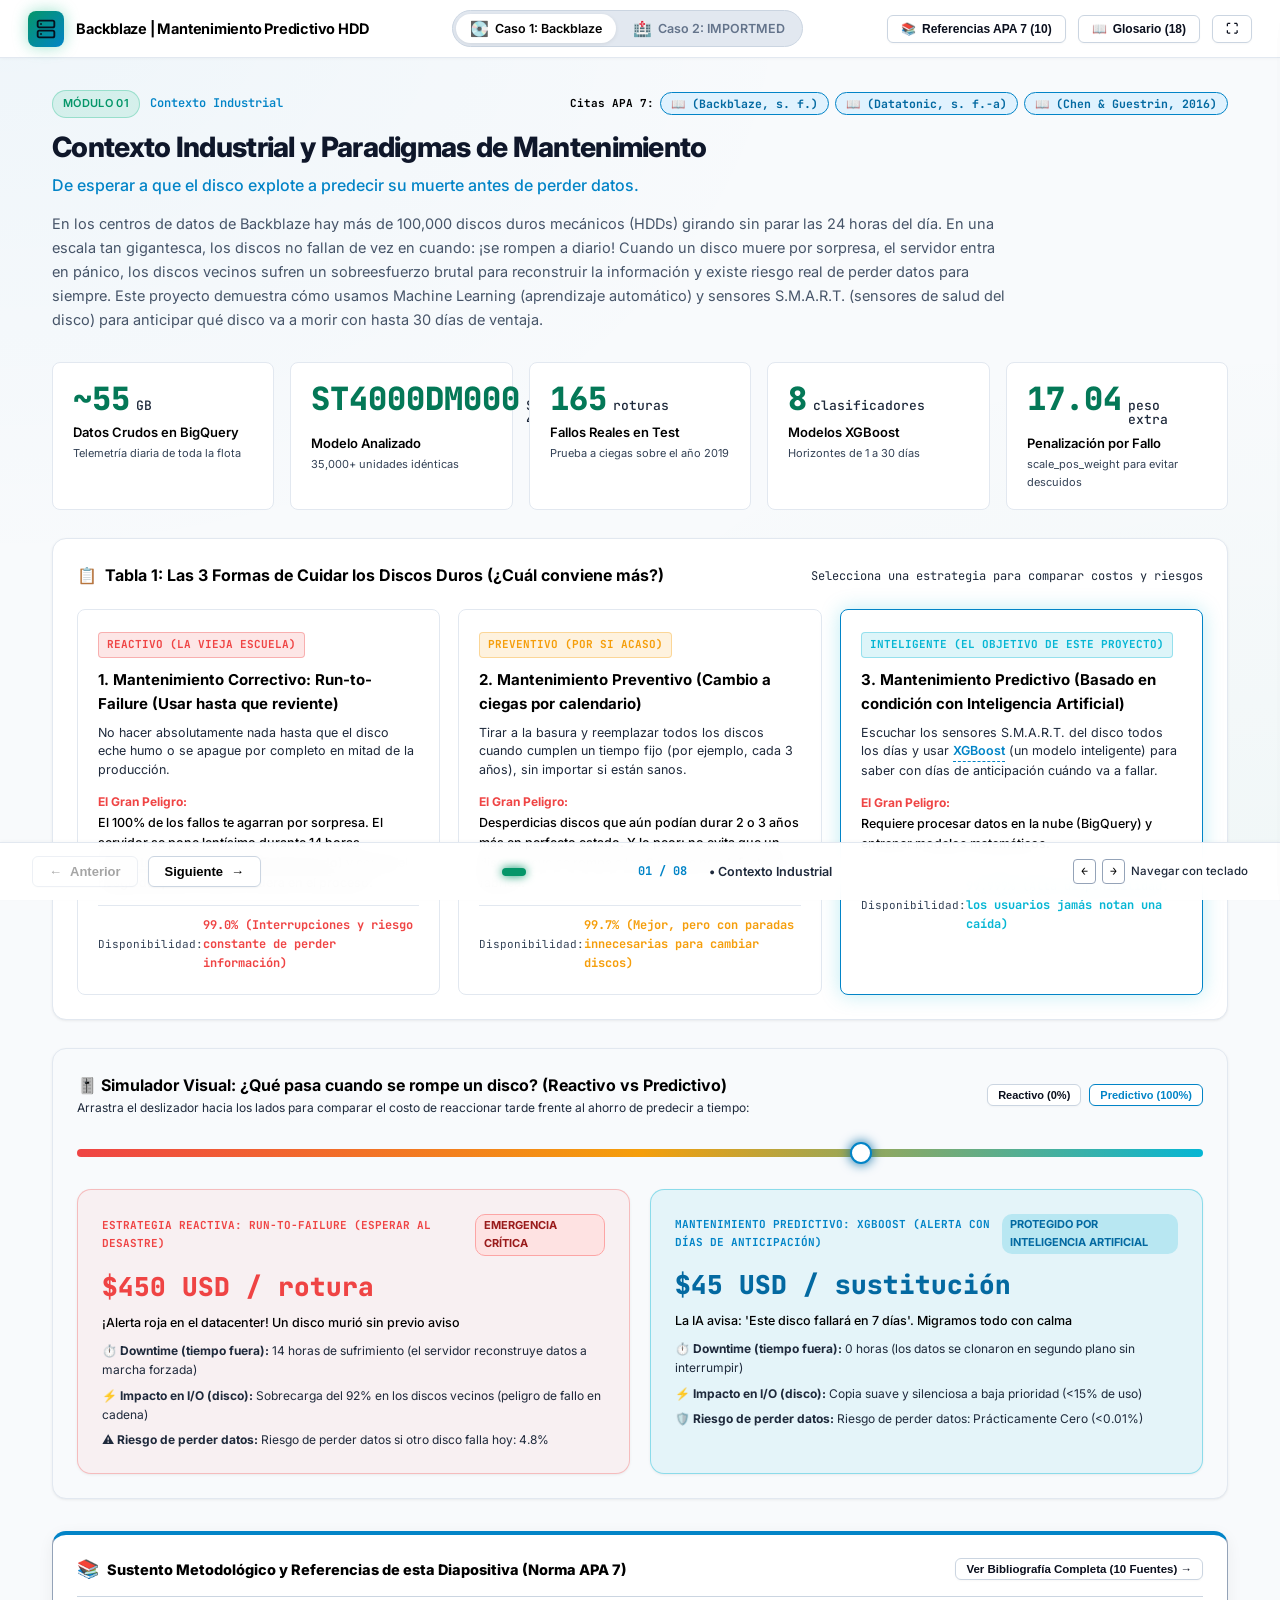
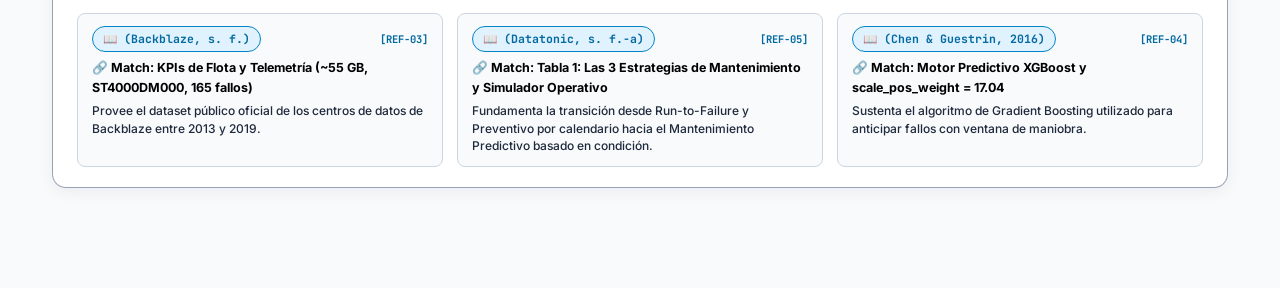
==== commit 1d38fd09: "new3 commit" ====
--- a/index.html
+++ b/index.html
@@ -54,6 +54,12 @@
 
       <!-- Essential Header Actions -->
       <div class="header-actions">
+        <!-- APA 7 References Drawer Button -->
+        <button class="btn-header" id="btn-open-references" title="Ver Referencias Bibliográficas (APA 7)">
+          <span>📚</span>
+          <span id="references-btn-text">Referencias APA 7</span>
+        </button>
+
         <!-- Glossary Drawer Button -->
         <button class="btn-header" id="btn-open-glossary" title="Ver Glosario de Términos">
           <span>📖</span>
@@ -130,6 +136,27 @@
     </div>
   </aside>
 
+  <!-- ============================================================
+       SLIDE-OUT APA 7 BIBLIOGRAPHY & REFERENCES DRAWER
+       ============================================================ -->
+  <aside class="glossary-drawer" id="apa-references-drawer">
+    <div class="drawer-header">
+      <h3>
+        <span>📚</span> Catálogo Bibliográfico y Sustento Científico (APA 7)
+      </h3>
+      <button class="drawer-close-btn" id="references-close-btn" title="Cerrar Referencias">&times;</button>
+    </div>
+
+    <div class="drawer-search-box">
+      <input type="text" id="references-search" class="drawer-input"
+             placeholder="🔍 Filtrar por autor, año, ecuación o tema (ej. Chen, SHAP, Susto, Alfaro)...">
+    </div>
+
+    <div class="drawer-list" id="references-list">
+      <!-- APA 7 References rendered dynamically -->
+    </div>
+  </aside>
+
   <!-- Global Floating Tooltip -->
   <div class="floating-tooltip" id="floating-tooltip"></div>
 
--- a/css/styles.css
+++ b/css/styles.css
@@ -3017,3 +3017,154 @@
   font-style: italic;
   font-weight: 500;
 }
+
+/* ===================================================================
+   APA 7 CITATION BADGES, EQUATION MATCH BLOCKS & SLIDE BIBLIOGRAPHY
+   =================================================================== */
+.apa-cite-badge {
+  display: inline-flex;
+  align-items: center;
+  gap: 5px;
+  background: #e0f2fe;
+  border: 1.5px solid #0284c7;
+  color: #0369a1;
+  font-family: var(--font-mono);
+  font-size: 11.5px;
+  font-weight: 700;
+  padding: 3px 10px;
+  border-radius: 999px;
+  cursor: pointer;
+  transition: all 0.2s ease;
+  text-decoration: none;
+}
+
+.apa-cite-badge:hover {
+  background: #0284c7;
+  color: #ffffff;
+  box-shadow: 0 3px 10px rgba(2, 132, 199, 0.25);
+  transform: translateY(-1px);
+}
+
+.apa-ref-id-badge {
+  background: #e0f2fe;
+  border: 1px solid #7dd3fc;
+  color: #0369a1;
+  font-family: var(--font-mono);
+  font-size: 11.5px;
+  font-weight: 800;
+  padding: 3px 10px;
+  border-radius: 6px;
+}
+
+.apa-hanging-indent {
+  padding-left: 28px;
+  text-indent: -28px;
+  font-size: 13px;
+  color: #000000;
+  line-height: 1.6;
+  font-weight: 500;
+  background: #ffffff;
+  border: 1px solid #cbd5e1;
+  border-radius: 6px;
+  padding-top: 10px;
+  padding-bottom: 10px;
+  padding-right: 12px;
+}
+
+.apa-hanging-indent a {
+  color: #0284c7;
+  font-weight: 600;
+  word-break: break-all;
+}
+
+/* Equation Purpose & Scientific Reference Match Block */
+.equation-doc-match-grid {
+  display: grid;
+  grid-template-columns: 1.2fr 1fr;
+  gap: 14px;
+  margin-top: 12px;
+  margin-bottom: 10px;
+}
+
+@media (max-width: 860px) {
+  .equation-doc-match-grid {
+    grid-template-columns: 1fr;
+  }
+}
+
+.eq-doc-purpose-col {
+  background: #f0fdf4;
+  border: 1.5px solid #86efac;
+  border-left: 4px solid #059669;
+  border-radius: 8px;
+  padding: 10px 14px;
+}
+
+.eq-doc-reference-col {
+  background: #f0f9ff;
+  border: 1.5px solid #7dd3fc;
+  border-left: 4px solid #0284c7;
+  border-radius: 8px;
+  padding: 10px 14px;
+}
+
+.eq-doc-col-title {
+  font-size: 12px;
+  font-weight: 800;
+  margin-bottom: 5px;
+  display: flex;
+  align-items: center;
+  gap: 6px;
+}
+
+.eq-doc-col-body {
+  font-size: 12.5px;
+  color: #000000;
+  line-height: 1.5;
+  font-weight: 500;
+}
+
+/* Slide Footer Bibliography & Match Card */
+.slide-references-card {
+  margin-top: 32px;
+  background: #ffffff;
+  border: 1.5px solid #94a3b8;
+  border-top: 4px solid #0284c7;
+  border-radius: var(--radius-lg);
+  padding: 20px 24px;
+  box-shadow: 0 4px 16px rgba(15, 23, 42, 0.06);
+}
+
+.slide-references-header {
+  display: flex;
+  justify-content: space-between;
+  align-items: center;
+  flex-wrap: wrap;
+  gap: 12px;
+  padding-bottom: 12px;
+  margin-bottom: 16px;
+  border-bottom: 1px solid #cbd5e1;
+}
+
+.slide-references-grid {
+  display: grid;
+  grid-template-columns: repeat(auto-fit, minmax(280px, 1fr));
+  gap: 14px;
+}
+
+.slide-ref-match-item {
+  background: #f8fafc;
+  border: 1.5px solid #cbd5e1;
+  border-radius: 8px;
+  padding: 12px 14px;
+  cursor: pointer;
+  transition: all 0.2s ease;
+}
+
+.slide-ref-match-item:hover {
+  background: #f0f9ff;
+  border-color: #0284c7;
+  box-shadow: 0 4px 12px rgba(2, 132, 199, 0.12);
+  transform: translateY(-2px);
+}
+
